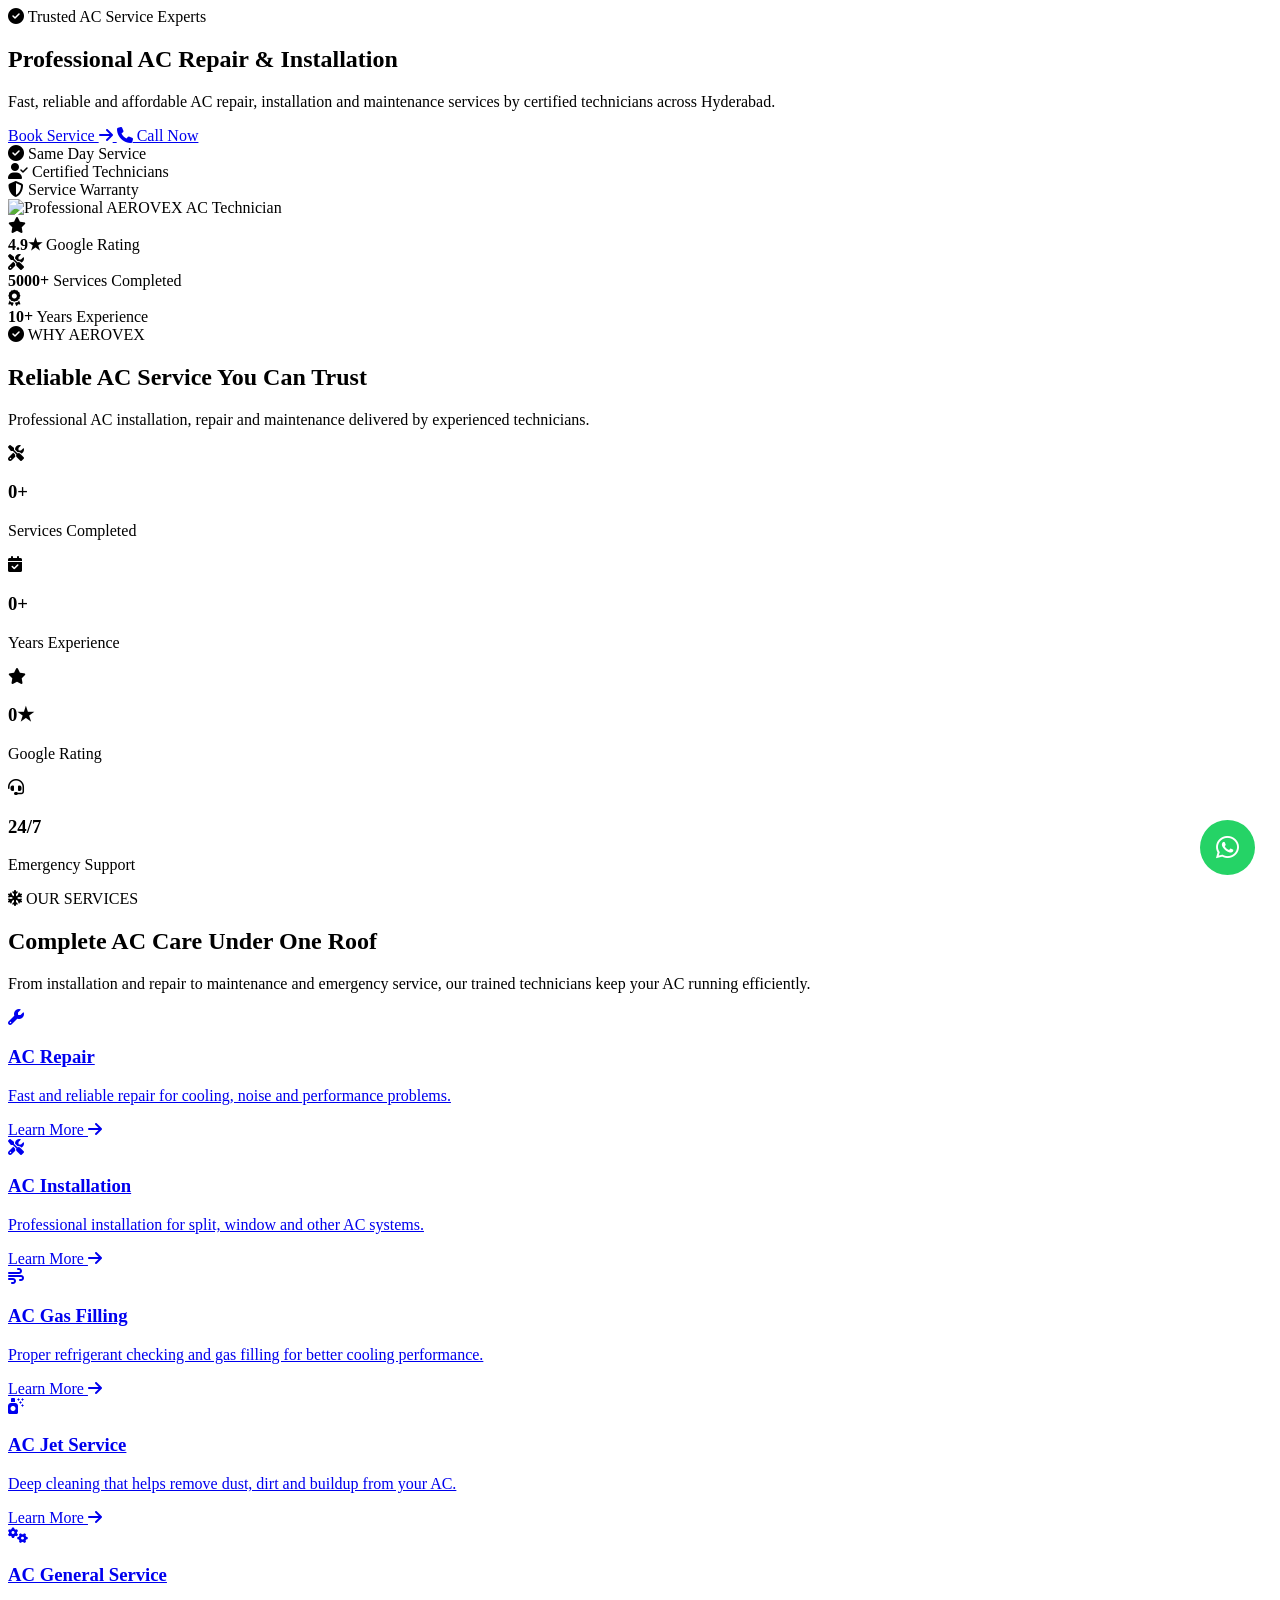
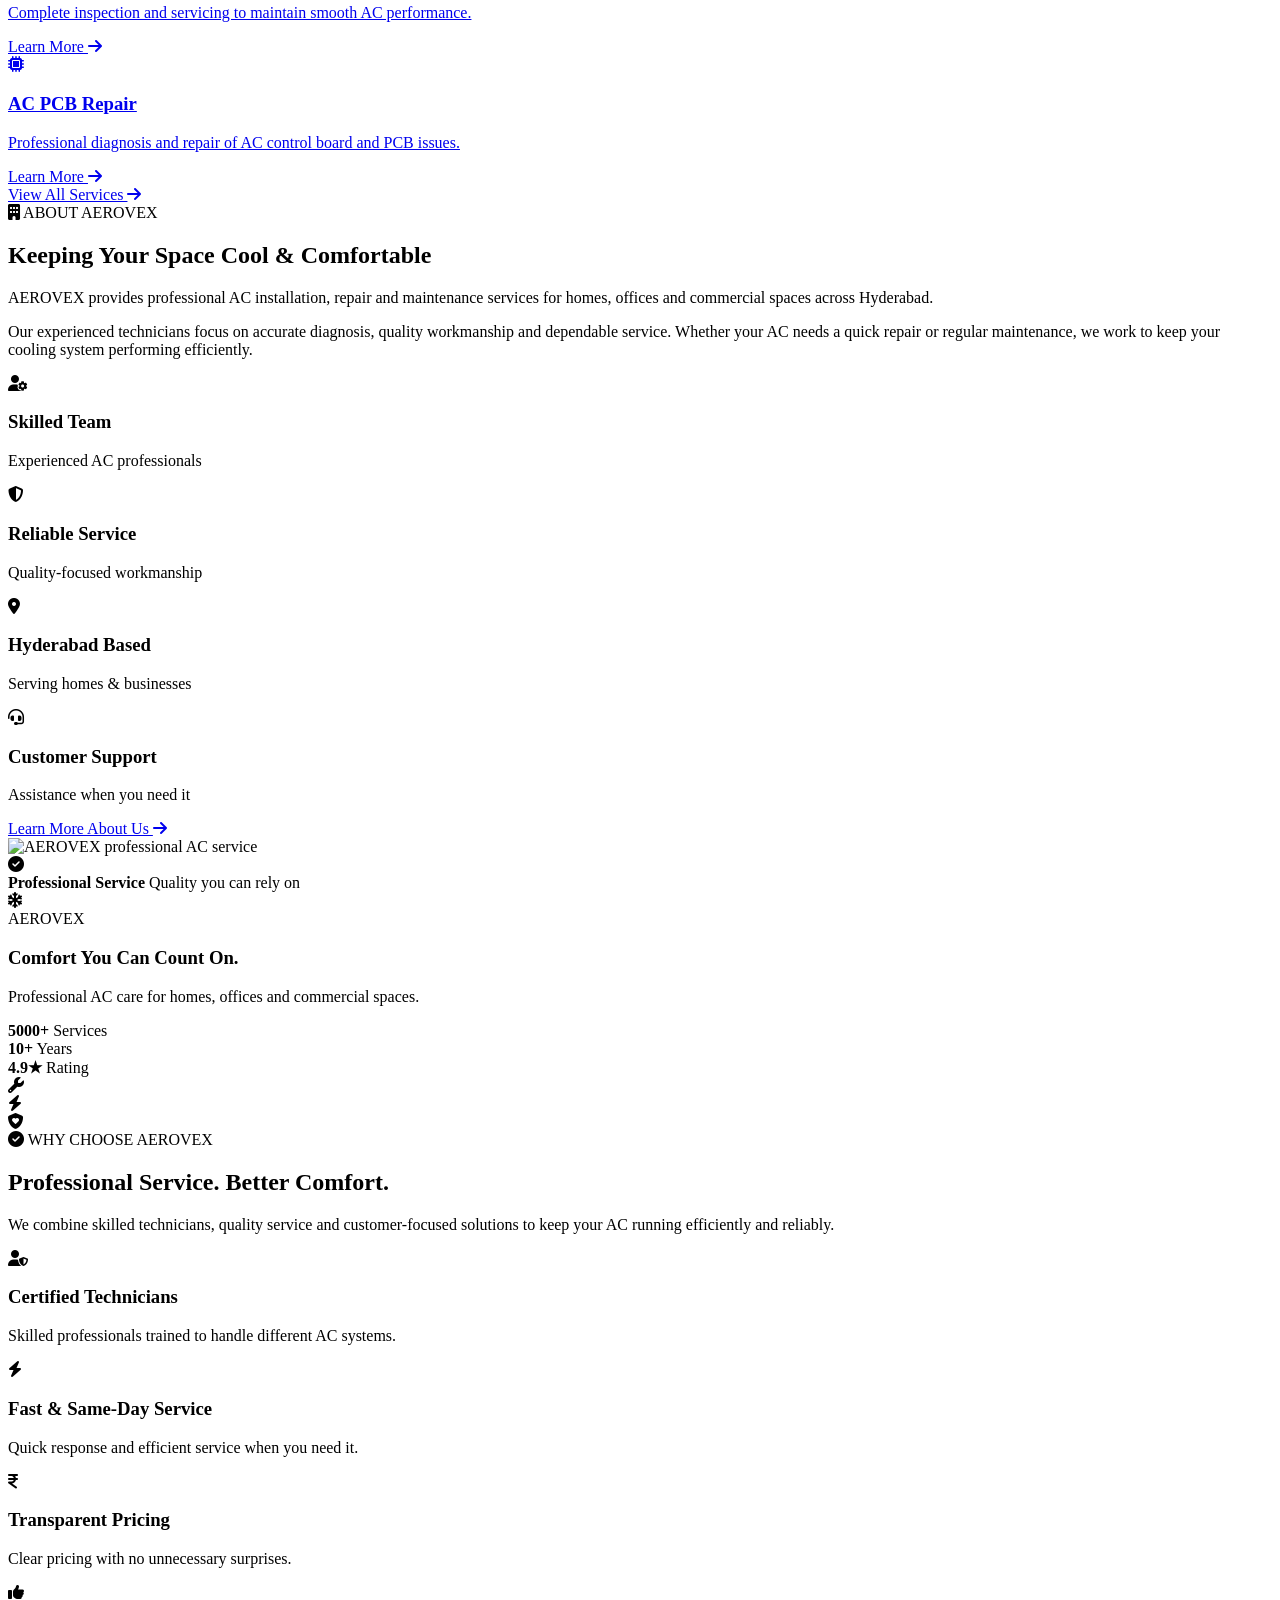
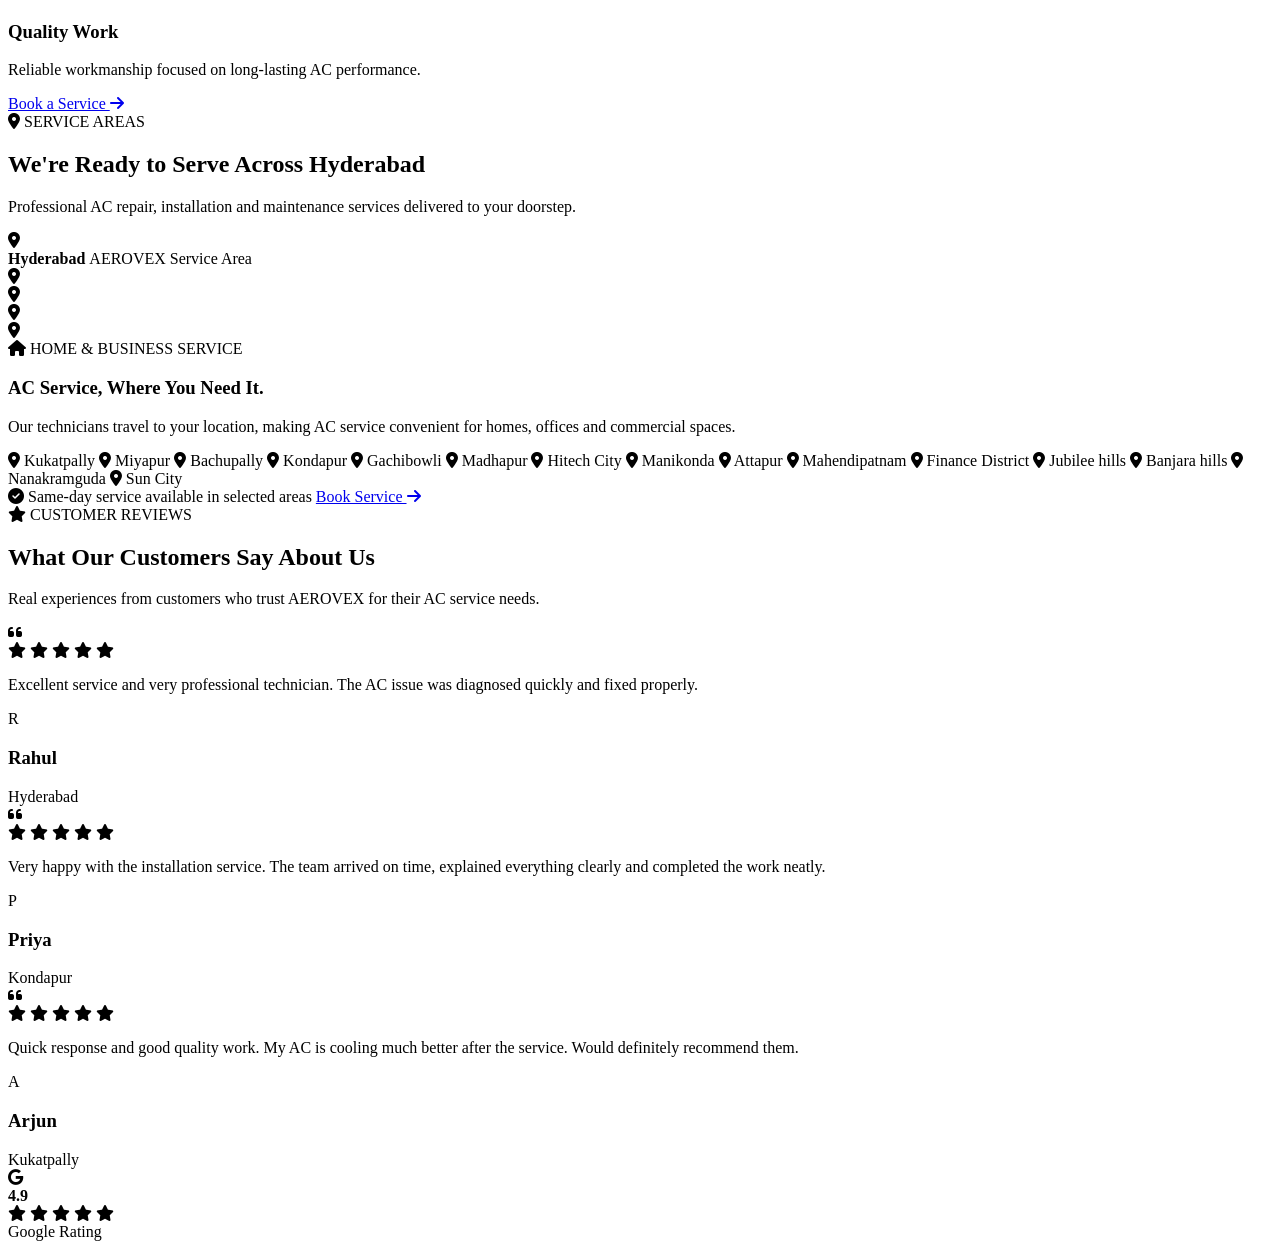
==== index.html @ 87522fe1 "Add files via upload" ====
<!DOCTYPE html>
<html lang="en">

<head>
    <meta charset="UTF-8">
    <meta name="viewport" content="width=device-width, initial-scale=1.0">

    <title>AEROVEX AC Service & Repair</title>

    <meta name="description" content="Professional AC Repair, Installation, Gas Filling & Maintenance Services.">

    <!-- Google Fonts -->
    <link rel="preconnect" href="https://fonts.googleapis.com">

    <link rel="preconnect" href="https://fonts.gstatic.com" crossorigin>

    <link
        href="https://fonts.googleapis.com/css2?family=Inter:wght@300;400;500;600;700&family=Poppins:wght@400;500;600;700;800&display=swap"
        rel="stylesheet">


    <!-- Font Awesome -->
    <link rel="stylesheet" href="https://cdnjs.cloudflare.com/ajax/libs/font-awesome/6.7.2/css/all.min.css">

    <!-- CSS -->
    <link rel="stylesheet" href="assets/css/variables.css">
    <link rel="stylesheet" href="assets/css/style.css">
    <link rel="stylesheet" href="assets/css/home.css">
    <link rel="stylesheet" href="assets/css/reusable.css">


    <!-- Favicon -->
    <link rel="icon" href="images/logo/favicon.png">
</head>

<body>


    <main>


        <!-- ==================================================
                    header
================================================== -->
        <header>
            <div id="header"></div>
        </header>



        <section class="hero" id="home">

            <!-- Background Decoration -->
            <div class="hero-bg-circle hero-bg-circle-1"></div>
            <div class="hero-bg-circle hero-bg-circle-2"></div>

            <div class="container">

                <div class="hero-wrapper">

                    <!-- =========================
                    HERO CONTENT
            ========================== -->

                    <div class="hero-content">

                        <!-- Trust Badge -->

                        <div class="hero-badge">

                            <span class="hero-badge-icon">
                                <i class="fa-solid fa-circle-check"></i>
                            </span>

                            Trusted AC Service Experts

                        </div>


                        <!-- Heading -->

                        <h1>

                            Professional
                            <span>AC Repair</span>

                            & Installation

                        </h1>


                        <!-- Description -->

                        <p>

                            Fast, reliable and affordable AC repair,
                            installation and maintenance services
                            by certified technicians across Hyderabad.

                        </p>


                        <!-- Buttons -->

                        <div class="hero-buttons">

                            <a href="book-service.html" class="hero-btn hero-btn-primary">

                                Book Service

                                <i class="fa-solid fa-arrow-right"></i>

                            </a>


                            <a href="tel:+919876543210" class="hero-btn hero-btn-secondary">

                                <i class="fa-solid fa-phone"></i>

                                Call Now

                            </a>

                        </div>


                        <!-- Features -->

                        <div class="hero-features">

                            <div class="hero-feature">

                                <i class="fa-solid fa-circle-check"></i>

                                <span>Same Day Service</span>

                            </div>


                            <div class="hero-feature">

                                <i class="fa-solid fa-user-check"></i>

                                <span>Certified Technicians</span>

                            </div>


                            <div class="hero-feature">

                                <i class="fa-solid fa-shield-halved"></i>

                                <span>Service Warranty</span>

                            </div>

                        </div>

                    </div>


                    <!-- =========================
                    HERO IMAGE
            ========================== -->

                    <div class="hero-visual">

                        <!-- Glow -->

                        <div class="hero-image-glow"></div>


                        <!-- Main Image -->

                        <div class="hero-image">

                            <img src="images/abouthome.png" alt="Professional AEROVEX AC Technician">

                        </div>


                        <!-- Rating Card -->

                        <div class="hero-stat hero-stat-rating">

                            <div class="hero-stat-icon">

                                <i class="fa-solid fa-star"></i>

                            </div>

                            <div class="hero-stat-content">

                                <strong>4.9★</strong>

                                <span>Google Rating</span>

                            </div>

                        </div>


                        <!-- Services Card -->

                        <div class="hero-stat hero-stat-services">

                            <div class="hero-stat-icon">

                                <i class="fa-solid fa-screwdriver-wrench"></i>

                            </div>

                            <div class="hero-stat-content">

                                <strong>5000+</strong>

                                <span>Services Completed</span>

                            </div>

                        </div>


                        <!-- Experience Card -->

                        <div class="hero-stat hero-stat-experience">

                            <div class="hero-stat-icon">

                                <i class="fa-solid fa-award"></i>

                            </div>

                            <div class="hero-stat-content">

                                <strong>10+</strong>

                                <span>Years Experience</span>

                            </div>

                        </div>

                    </div>

                </div>

            </div>

        </section>


        <!-- =====================================================
     TRUST / STATS SECTION
===================================================== -->

        <section class="trust-section">

            <div class="container">

                <!-- Section Heading -->

                <div class="trust-heading">

                    <span class="section-tag">
                        <i class="fa-solid fa-circle-check"></i>
                        WHY AEROVEX
                    </span>

                    <h2>
                        Reliable AC Service
                        <span>You Can Trust</span>
                    </h2>

                    <p>
                        Professional AC installation, repair and maintenance
                        delivered by experienced technicians.
                    </p>

                </div>


                <!-- ==============================
             STATS
        =============================== -->

                <div class="trust-grid">


                    <!-- 5000+ SERVICES -->

                    <div class="trust-card">

                        <div class="trust-icon">

                            <i class="fa-solid fa-screwdriver-wrench"></i>

                        </div>

                        <div class="trust-content">

                            <h3 class="counter" data-target="5000">
                                0+
                            </h3>

                            <p>
                                Services Completed
                            </p>

                        </div>

                    </div>


                    <!-- 10+ YEARS -->

                    <div class="trust-card">

                        <div class="trust-icon">

                            <i class="fa-solid fa-calendar-check"></i>

                        </div>

                        <div class="trust-content">

                            <h3 class="counter" data-target="10">
                                0+
                            </h3>

                            <p>
                                Years Experience
                            </p>

                        </div>

                    </div>


                    <!-- 4.9 RATING -->

                    <div class="trust-card">

                        <div class="trust-icon">

                            <i class="fa-solid fa-star"></i>

                        </div>

                        <div class="trust-content">

                            <h3 class="counter" data-target="4.9" data-decimal="true">
                                0★
                            </h3>

                            <p>
                                Google Rating
                            </p>

                        </div>

                    </div>


                    <!-- 24/7 SUPPORT -->

                    <div class="trust-card">

                        <div class="trust-icon">

                            <i class="fa-solid fa-headset"></i>

                        </div>

                        <div class="trust-content">

                            <h3>
                                24/7
                            </h3>

                            <p>
                                Emergency Support
                            </p>

                        </div>

                    </div>


                </div>

            </div>

        </section>


        <!-- =====================================================
     SERVICES SECTION
===================================================== -->

        <section class="home-services">

            <div class="container">

                <!-- Section Heading -->

                <div class="services-heading">

                    <span class="section-tag">
                        <i class="fa-solid fa-snowflake"></i>
                        OUR SERVICES
                    </span>

                    <h2>
                        Complete AC Care
                        <span>Under One Roof</span>
                    </h2>

                    <p>
                        From installation and repair to maintenance and emergency
                        service, our trained technicians keep your AC running
                        efficiently.
                    </p>

                </div>


                <!-- ==============================
             SERVICES GRID
        =============================== -->

                <div class="services-grid">


                    <!-- AC REPAIR -->

                    <a href="repair.html" class="service-card">

                        <div class="service-icon">
                            <i class="fa-solid fa-wrench"></i>
                        </div>

                        <div class="service-content">

                            <h3>AC Repair</h3>

                            <p>
                                Fast and reliable repair for cooling,
                                noise and performance problems.
                            </p>

                            <span class="service-link">
                                Learn More
                                <i class="fa-solid fa-arrow-right"></i>
                            </span>

                        </div>

                    </a>


                    <!-- AC INSTALLATION -->

                    <a href="installation.html" class="service-card">

                        <div class="service-icon">
                            <i class="fa-solid fa-screwdriver-wrench"></i>
                        </div>

                        <div class="service-content">

                            <h3>AC Installation</h3>

                            <p>
                                Professional installation for split,
                                window and other AC systems.
                            </p>

                            <span class="service-link">
                                Learn More
                                <i class="fa-solid fa-arrow-right"></i>
                            </span>

                        </div>

                    </a>


                    <!-- AC GAS FILLING -->

                    <a href="services.html" class="service-card">

                        <div class="service-icon">
                            <i class="fa-solid fa-wind"></i>
                        </div>

                        <div class="service-content">

                            <h3>AC Gas Filling</h3>

                            <p>
                                Proper refrigerant checking and gas
                                filling for better cooling performance.
                            </p>

                            <span class="service-link">
                                Learn More
                                <i class="fa-solid fa-arrow-right"></i>
                            </span>

                        </div>

                    </a>


                    <!-- AC JET SERVICE -->

                    <a href="services.html" class="service-card">

                        <div class="service-icon">
                            <i class="fa-solid fa-spray-can-sparkles"></i>
                        </div>

                        <div class="service-content">

                            <h3>AC Jet Service</h3>

                            <p>
                                Deep cleaning that helps remove dust,
                                dirt and buildup from your AC.
                            </p>

                            <span class="service-link">
                                Learn More
                                <i class="fa-solid fa-arrow-right"></i>
                            </span>

                        </div>

                    </a>


                    <!-- GENERAL SERVICE -->

                    <a href="services.html" class="service-card">

                        <div class="service-icon">
                            <i class="fa-solid fa-gears"></i>
                        </div>

                        <div class="service-content">

                            <h3>AC General Service</h3>

                            <p>
                                Complete inspection and servicing to
                                maintain smooth AC performance.
                            </p>

                            <span class="service-link">
                                Learn More
                                <i class="fa-solid fa-arrow-right"></i>
                            </span>

                        </div>

                    </a>


                    <!-- PCB REPAIR -->

                    <a href="services.html" class="service-card">

                        <div class="service-icon">
                            <i class="fa-solid fa-microchip"></i>
                        </div>

                        <div class="service-content">

                            <h3>AC PCB Repair</h3>

                            <p>
                                Professional diagnosis and repair of
                                AC control board and PCB issues.
                            </p>

                            <span class="service-link">
                                Learn More
                                <i class="fa-solid fa-arrow-right"></i>
                            </span>

                        </div>

                    </a>

                </div>


                <!-- ==============================
             VIEW ALL SERVICES
        =============================== -->

                <div class="services-action">

                    <a href="services.html" class="view-services-btn">

                        View All Services

                        <i class="fa-solid fa-arrow-right"></i>

                    </a>

                </div>

            </div>

        </section>



        <!-- =====================================================
     ABOUT AEROVEX SECTION
===================================================== -->

        <section class="home-about">

            <div class="container">

                <div class="about-wrapper">

                    <!-- ==============================
                 LEFT CONTENT
            =============================== -->

                    <div class="about-content">

                        <span class="section-tag">

                            <i class="fa-solid fa-building"></i>

                            ABOUT AEROVEX

                        </span>


                        <h2>

                            Keeping Your Space
                            <span>Cool & Comfortable</span>

                        </h2>


                        <p class="about-intro">

                            AEROVEX provides professional AC installation,
                            repair and maintenance services for homes,
                            offices and commercial spaces across Hyderabad.

                        </p>


                        <p class="about-text">

                            Our experienced technicians focus on accurate
                            diagnosis, quality workmanship and dependable
                            service. Whether your AC needs a quick repair
                            or regular maintenance, we work to keep your
                            cooling system performing efficiently.

                        </p>


                        <!-- Highlights -->

                        <div class="about-highlights">

                            <div class="about-highlight">

                                <div class="about-highlight-icon">

                                    <i class="fa-solid fa-user-gear"></i>

                                </div>

                                <div>

                                    <h3>
                                        Skilled Team
                                    </h3>

                                    <p>
                                        Experienced AC professionals
                                    </p>

                                </div>

                            </div>


                            <div class="about-highlight">

                                <div class="about-highlight-icon">

                                    <i class="fa-solid fa-shield-halved"></i>

                                </div>

                                <div>

                                    <h3>
                                        Reliable Service
                                    </h3>

                                    <p>
                                        Quality-focused workmanship
                                    </p>

                                </div>

                            </div>


                            <div class="about-highlight">

                                <div class="about-highlight-icon">

                                    <i class="fa-solid fa-location-dot"></i>

                                </div>

                                <div>

                                    <h3>
                                        Hyderabad Based
                                    </h3>

                                    <p>
                                        Serving homes & businesses
                                    </p>

                                </div>

                            </div>


                            <div class="about-highlight">

                                <div class="about-highlight-icon">

                                    <i class="fa-solid fa-headset"></i>

                                </div>

                                <div>

                                    <h3>
                                        Customer Support
                                    </h3>

                                    <p>
                                        Assistance when you need it
                                    </p>

                                </div>

                            </div>

                        </div>


                        <!-- Button -->

                        <a href="about.html" class="about-btn">

                            Learn More About Us

                            <i class="fa-solid fa-arrow-right"></i>

                        </a>

                    </div>


                    <!-- ==============================
                 RIGHT VISUAL
            =============================== -->

                    <div class="about-visual">

                        <div class="about-glow"></div>


                        <div class="about-image">

                            <img src="images/abouthome.png" alt="AEROVEX professional AC service">

                        </div>


                        <!-- Floating Card -->

                        <div class="about-floating-card">

                            <div class="about-floating-icon">

                                <i class="fa-solid fa-circle-check"></i>

                            </div>

                            <div>

                                <strong>
                                    Professional Service
                                </strong>

                                <span>
                                    Quality you can rely on
                                </span>

                            </div>

                        </div>

                    </div>

                </div>

            </div>

        </section>

        <!-- =====================================================
     WHY CHOOSE AEROVEX SECTION
===================================================== -->

        <section class="why-aerovex">

            <div class="container">

                <div class="why-wrapper">

                    <!-- ==============================
                 LEFT VISUAL
            =============================== -->

                    <div class="why-visual">

                        <div class="why-visual-glow"></div>

                        <div class="why-main-card">

                            <div class="why-main-icon">
                                <i class="fa-solid fa-snowflake"></i>
                            </div>

                            <span class="why-main-small">
                                AEROVEX
                            </span>

                            <h3>
                                Comfort You Can
                                <span>Count On.</span>
                            </h3>

                            <p>
                                Professional AC care for homes,
                                offices and commercial spaces.
                            </p>

                            <div class="why-mini-stats">

                                <div>
                                    <strong>5000+</strong>
                                    <span>Services</span>
                                </div>

                                <div>
                                    <strong>10+</strong>
                                    <span>Years</span>
                                </div>

                                <div>
                                    <strong>4.9★</strong>
                                    <span>Rating</span>
                                </div>

                            </div>

                        </div>

                        <div class="why-floating-icon icon-one">
                            <i class="fa-solid fa-wrench"></i>
                        </div>

                        <div class="why-floating-icon icon-two">
                            <i class="fa-solid fa-bolt"></i>
                        </div>

                        <div class="why-floating-icon icon-three">
                            <i class="fa-solid fa-shield-heart"></i>
                        </div>

                    </div>


                    <!-- ==============================
                 RIGHT CONTENT
            =============================== -->

                    <div class="why-content">

                        <span class="section-tag">

                            <i class="fa-solid fa-circle-check"></i>

                            WHY CHOOSE AEROVEX

                        </span>


                        <h2>

                            Professional Service.
                            <span>Better Comfort.</span>

                        </h2>


                        <p class="why-intro">

                            We combine skilled technicians, quality service
                            and customer-focused solutions to keep your AC
                            running efficiently and reliably.

                        </p>


                        <!-- Benefits -->

                        <div class="why-benefits">


                            <!-- Benefit 1 -->

                            <div class="why-item">

                                <div class="why-icon">

                                    <i class="fa-solid fa-user-shield"></i>

                                </div>

                                <div class="why-item-content">

                                    <h3>
                                        Certified Technicians
                                    </h3>

                                    <p>
                                        Skilled professionals trained to
                                        handle different AC systems.
                                    </p>

                                </div>

                            </div>


                            <!-- Benefit 2 -->

                            <div class="why-item">

                                <div class="why-icon">

                                    <i class="fa-solid fa-bolt"></i>

                                </div>

                                <div class="why-item-content">

                                    <h3>
                                        Fast & Same-Day Service
                                    </h3>

                                    <p>
                                        Quick response and efficient service
                                        when you need it.
                                    </p>

                                </div>

                            </div>


                            <!-- Benefit 3 -->

                            <div class="why-item">

                                <div class="why-icon">

                                    <i class="fa-solid fa-indian-rupee-sign"></i>

                                </div>

                                <div class="why-item-content">

                                    <h3>
                                        Transparent Pricing
                                    </h3>

                                    <p>
                                        Clear pricing with no unnecessary
                                        surprises.
                                    </p>

                                </div>

                            </div>


                            <!-- Benefit 4 -->

                            <div class="why-item">

                                <div class="why-icon">

                                    <i class="fa-solid fa-thumbs-up"></i>

                                </div>

                                <div class="why-item-content">

                                    <h3>
                                        Quality Work
                                    </h3>

                                    <p>
                                        Reliable workmanship focused on
                                        long-lasting AC performance.
                                    </p>

                                </div>

                            </div>


                        </div>


                        <!-- CTA -->

                        <a href="book-service.html" class="why-btn">

                            Book a Service

                            <i class="fa-solid fa-arrow-right"></i>

                        </a>

                    </div>

                </div>

            </div>

        </section>


        <!-- =====================================================
     SERVICE AREAS SECTION
===================================================== -->

        <section class="service-areas">

            <div class="container">

                <div class="areas-header">

                    <span class="section-tag">
                        <i class="fa-solid fa-location-dot"></i>
                        SERVICE AREAS
                    </span>

                    <h2>
                        We're Ready to Serve
                        <span>Across Hyderabad</span>
                    </h2>

                    <p>
                        Professional AC repair, installation and maintenance
                        services delivered to your doorstep.
                    </p>

                </div>


                <!-- ==============================
             MAIN AREA
        =============================== -->

                <div class="areas-map-section">


                    <!-- LEFT VISUAL -->

                    <div class="areas-map">

                        <div class="map-grid"></div>

                        <div class="map-circle circle-one"></div>

                        <div class="map-circle circle-two"></div>

                        <div class="map-circle circle-three"></div>


                        <!-- Center Location -->

                        <div class="map-center">

                            <div class="map-pin">

                                <i class="fa-solid fa-location-dot"></i>

                            </div>

                            <strong>
                                Hyderabad
                            </strong>

                            <span>
                                AEROVEX Service Area
                            </span>

                        </div>


                        <!-- Floating Pins -->

                        <div class="location-pin pin-one">
                            <i class="fa-solid fa-location-dot"></i>
                        </div>

                        <div class="location-pin pin-two">
                            <i class="fa-solid fa-location-dot"></i>
                        </div>

                        <div class="location-pin pin-three">
                            <i class="fa-solid fa-location-dot"></i>
                        </div>

                        <div class="location-pin pin-four">
                            <i class="fa-solid fa-location-dot"></i>
                        </div>

                    </div>


                    <!-- RIGHT CONTENT -->

                    <div class="areas-content">

                        <div class="areas-content-top">

                            <span>
                                <i class="fa-solid fa-house"></i>
                                HOME & BUSINESS SERVICE
                            </span>

                            <h3>
                                AC Service,
                                <strong>Where You Need It.</strong>
                            </h3>

                            <p>
                                Our technicians travel to your location,
                                making AC service convenient for homes,
                                offices and commercial spaces.
                            </p>

                        </div>


                        <!-- Locations -->

                        <div class="areas-locations">

                            <span class="area-pill">
                                <i class="fa-solid fa-location-dot"></i>
                                Kukatpally
                            </span>

                            <span class="area-pill">
                                <i class="fa-solid fa-location-dot"></i>
                                Miyapur
                            </span>

                            <span class="area-pill">
                                <i class="fa-solid fa-location-dot"></i>
                                Bachupally
                            </span>

                            <span class="area-pill">
                                <i class="fa-solid fa-location-dot"></i>
                                Kondapur
                            </span>

                            <span class="area-pill">
                                <i class="fa-solid fa-location-dot"></i>
                                Gachibowli
                            </span>

                            <span class="area-pill">
                                <i class="fa-solid fa-location-dot"></i>
                                Madhapur
                            </span>

                            <span class="area-pill">
                                <i class="fa-solid fa-location-dot"></i>
                                Hitech City
                            </span>

                            <span class="area-pill">
                                <i class="fa-solid fa-location-dot"></i>
                                Manikonda
                            </span>

                            <span class="area-pill">
                                <i class="fa-solid fa-location-dot"></i>
                                Attapur
                            </span>

                            <span class="area-pill">
                                <i class="fa-solid fa-location-dot"></i>
                                Mahendipatnam
                            </span>

                            <span class="area-pill">
                                <i class="fa-solid fa-location-dot"></i>
                                Finance District
                            </span>

                            <span class="area-pill">
                                <i class="fa-solid fa-location-dot"></i>
                                Jubilee hills
                            </span>

                            <span class="area-pill">
                                <i class="fa-solid fa-location-dot"></i>
                                Banjara hills
                            </span>

                            <span class="area-pill">
                                <i class="fa-solid fa-location-dot"></i>
                                Nanakramguda
                            </span>

                            <span class="area-pill">
                                <i class="fa-solid fa-location-dot"></i>
                                Sun City
                            </span>

                        </div>


                        <!-- Bottom CTA -->

                        <div class="areas-bottom">

                            <span>
                                <i class="fa-solid fa-circle-check"></i>
                                Same-day service available in selected areas
                            </span>

                            <a href="book-service.html" class="areas-btn">

                                Book Service

                                <i class="fa-solid fa-arrow-right"></i>

                            </a>

                        </div>

                    </div>

                </div>

            </div>

        </section>


        <!-- =====================================================
     TESTIMONIALS SECTION
===================================================== -->

        <section class="testimonials">

            <div class="container">

                <!-- Heading -->

                <div class="testimonials-heading">

                    <span class="section-tag">

                        <i class="fa-solid fa-star"></i>

                        CUSTOMER REVIEWS

                    </span>

                    <h2>
                        What Our Customers
                        <span>Say About Us</span>
                    </h2>

                    <p>
                        Real experiences from customers who trust
                        AEROVEX for their AC service needs.
                    </p>

                </div>


                <!-- Reviews -->

                <div class="testimonial-grid">


                    <!-- Review 1 -->

                    <article class="testimonial-card">

                        <div class="quote-icon">
                            <i class="fa-solid fa-quote-left"></i>
                        </div>

                        <div class="rating">

                            <i class="fa-solid fa-star"></i>
                            <i class="fa-solid fa-star"></i>
                            <i class="fa-solid fa-star"></i>
                            <i class="fa-solid fa-star"></i>
                            <i class="fa-solid fa-star"></i>

                        </div>

                        <p class="testimonial-text">

                            Excellent service and very professional
                            technician. The AC issue was diagnosed
                            quickly and fixed properly.

                        </p>

                        <div class="customer">

                            <div class="customer-avatar">
                                R
                            </div>

                            <div>

                                <h3>
                                    Rahul
                                </h3>

                                <span>
                                    Hyderabad
                                </span>

                            </div>

                        </div>

                    </article>


                    <!-- Review 2 -->

                    <article class="testimonial-card featured">

                        <div class="quote-icon">
                            <i class="fa-solid fa-quote-left"></i>
                        </div>

                        <div class="rating">

                            <i class="fa-solid fa-star"></i>
                            <i class="fa-solid fa-star"></i>
                            <i class="fa-solid fa-star"></i>
                            <i class="fa-solid fa-star"></i>
                            <i class="fa-solid fa-star"></i>

                        </div>

                        <p class="testimonial-text">

                            Very happy with the installation service.
                            The team arrived on time, explained
                            everything clearly and completed the work
                            neatly.

                        </p>

                        <div class="customer">

                            <div class="customer-avatar">
                                P
                            </div>

                            <div>

                                <h3>
                                    Priya
                                </h3>

                                <span>
                                    Kondapur
                                </span>

                            </div>

                        </div>

                    </article>


                    <!-- Review 3 -->

                    <article class="testimonial-card">

                        <div class="quote-icon">
                            <i class="fa-solid fa-quote-left"></i>
                        </div>

                        <div class="rating">

                            <i class="fa-solid fa-star"></i>
                            <i class="fa-solid fa-star"></i>
                            <i class="fa-solid fa-star"></i>
                            <i class="fa-solid fa-star"></i>
                            <i class="fa-solid fa-star"></i>

                        </div>

                        <p class="testimonial-text">

                            Quick response and good quality work.
                            My AC is cooling much better after the
                            service. Would definitely recommend them.

                        </p>

                        <div class="customer">

                            <div class="customer-avatar">
                                A
                            </div>

                            <div>

                                <h3>
                                    Arjun
                                </h3>

                                <span>
                                    Kukatpally
                                </span>

                            </div>

                        </div>

                    </article>


                </div>


                <!-- Bottom Rating -->

                <div class="testimonial-bottom">

                    <div class="google-rating">

                        <div class="google-icon">

                            <i class="fa-brands fa-google"></i>

                        </div>

                        <div>

                            <strong>
                                4.9
                            </strong>

                            <div class="google-stars">

                                <i class="fa-solid fa-star"></i>
                                <i class="fa-solid fa-star"></i>
                                <i class="fa-solid fa-star"></i>
                                <i class="fa-solid fa-star"></i>
                                <i class="fa-solid fa-star"></i>

                            </div>

                        </div>

                        <span>
                            Google Rating
                        </span>

                    </div>

                </div>

            </div>

        </section>




        <!-- =====================================================
     CTA
===================================================== -->
        <section class="cta">
            <div id="cta"></div>
        </section>




        <!-- =====================================================
     Footer SECTION
===================================================== -->
        <section>
            <div id="footer"></div>
        </section>

    </main>

    <!-- Floating WhatsApp -->

    <a href="https://wa.me/919876543210" target="_blank" rel="noopener" style="
        position: fixed;
        right: 25px;
        bottom: 25px;
        width: 55px;
        height: 55px;
        background: #25D366;
        color: white;
        border-radius: 50%;
        display: flex;
        align-items: center;
        justify-content: center;
        font-size: 26px;
        text-decoration: none;
        z-index: 999999;
    ">
        <i class="fa-brands fa-whatsapp"></i>
    </a>
    <!-- JavaScript -->

    <script src="js/main.js"></script>


</body>

</html>
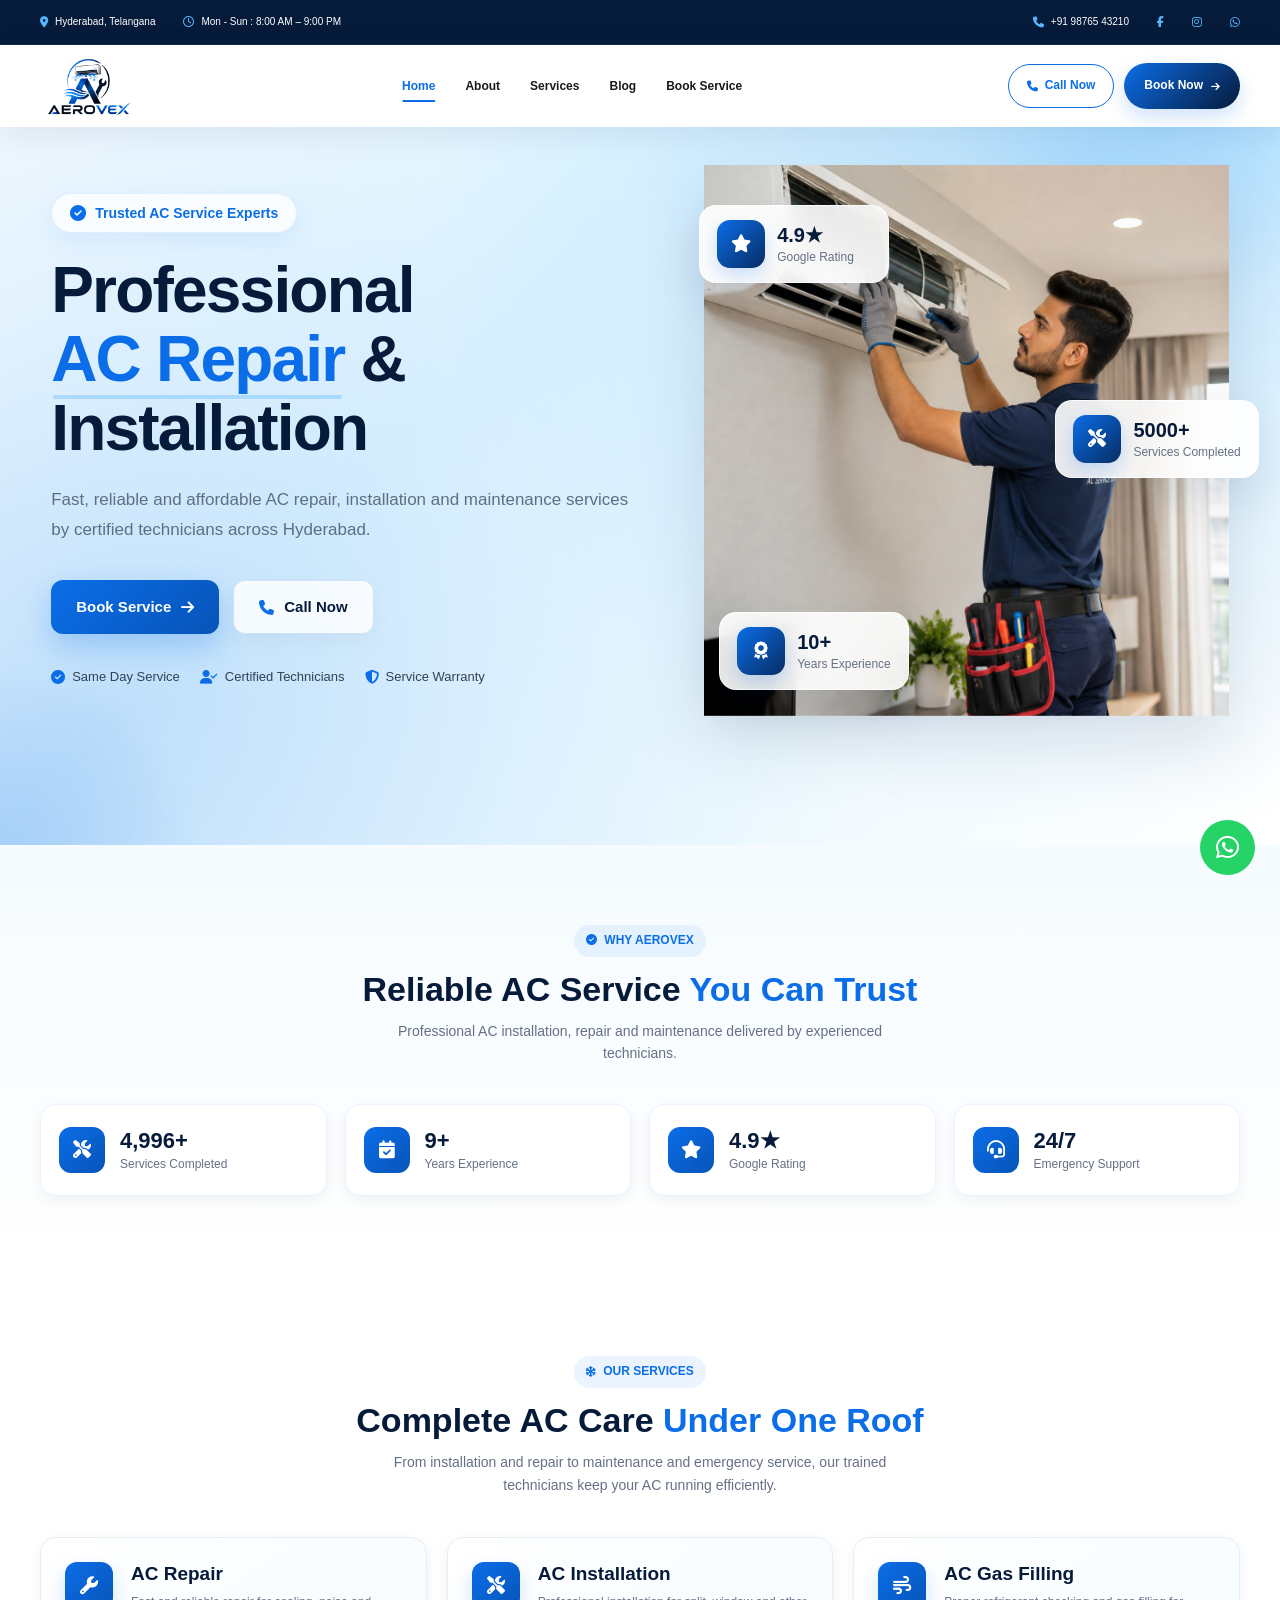
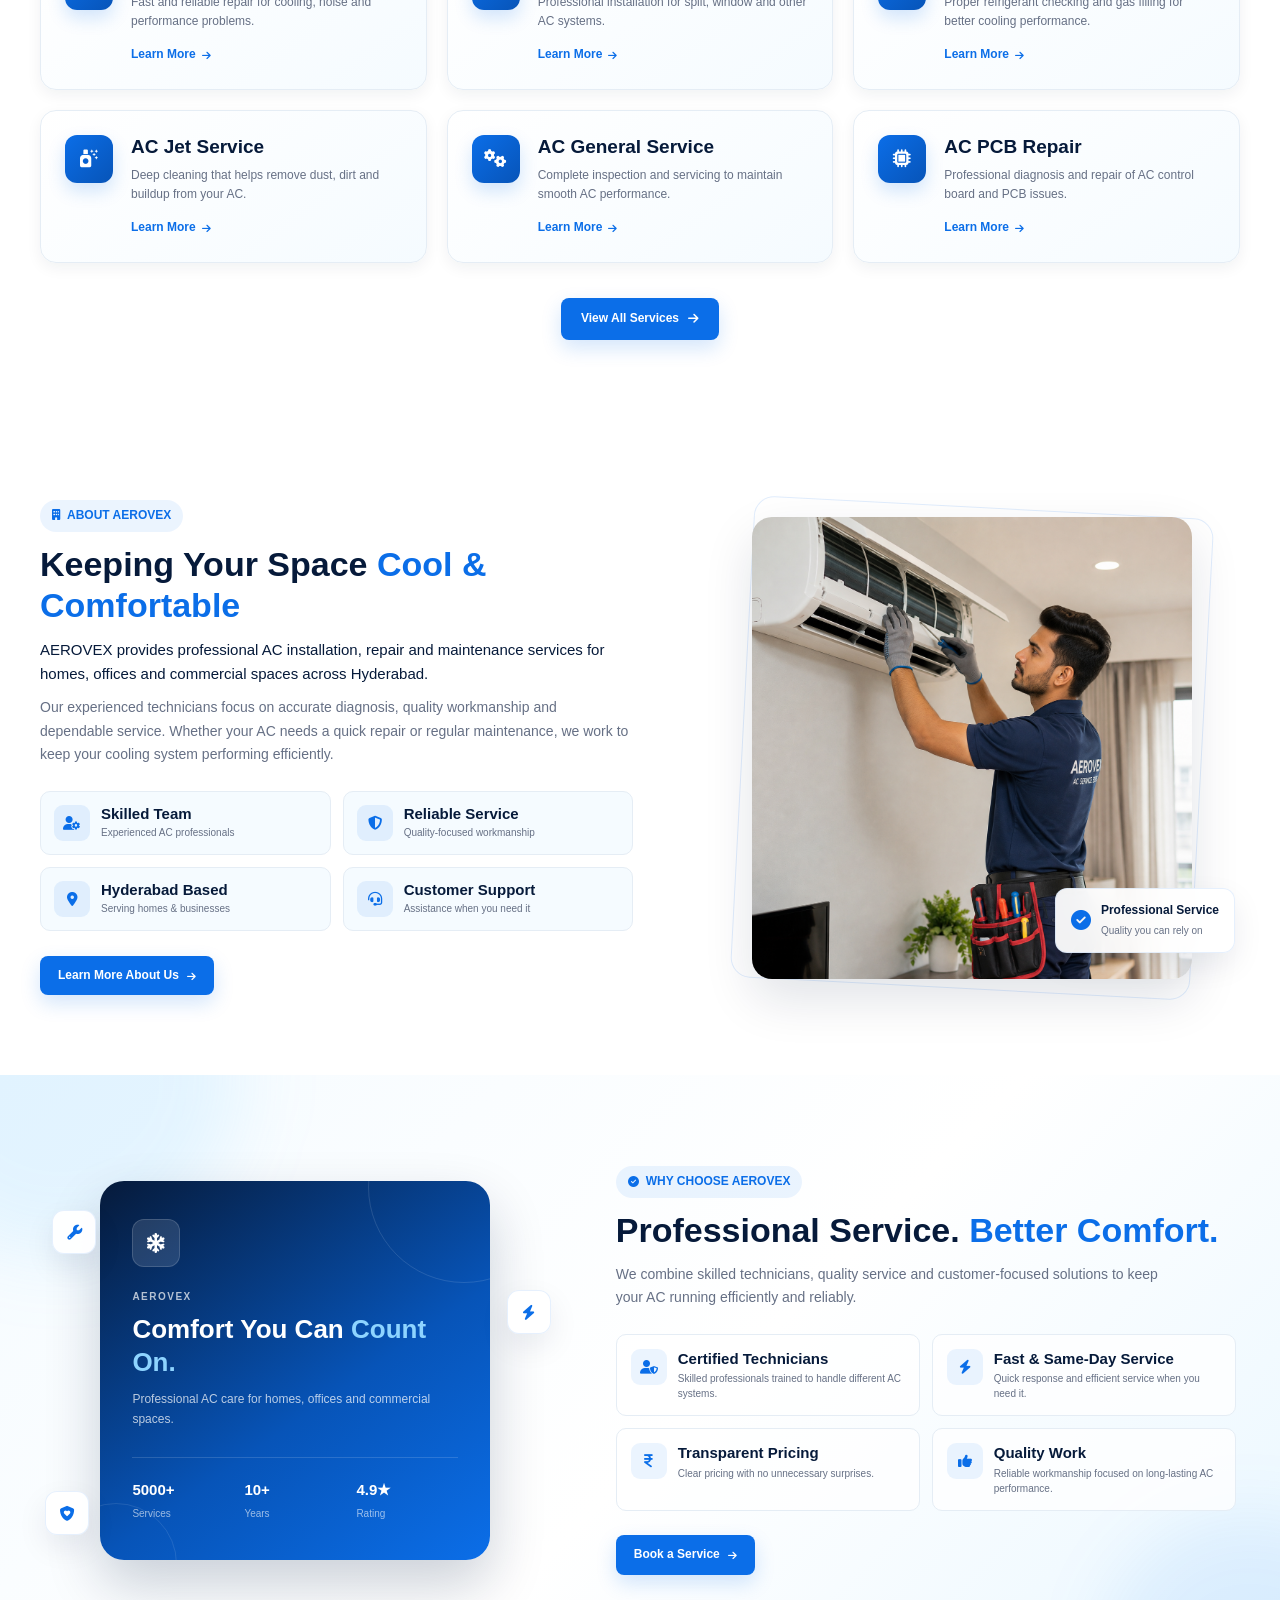
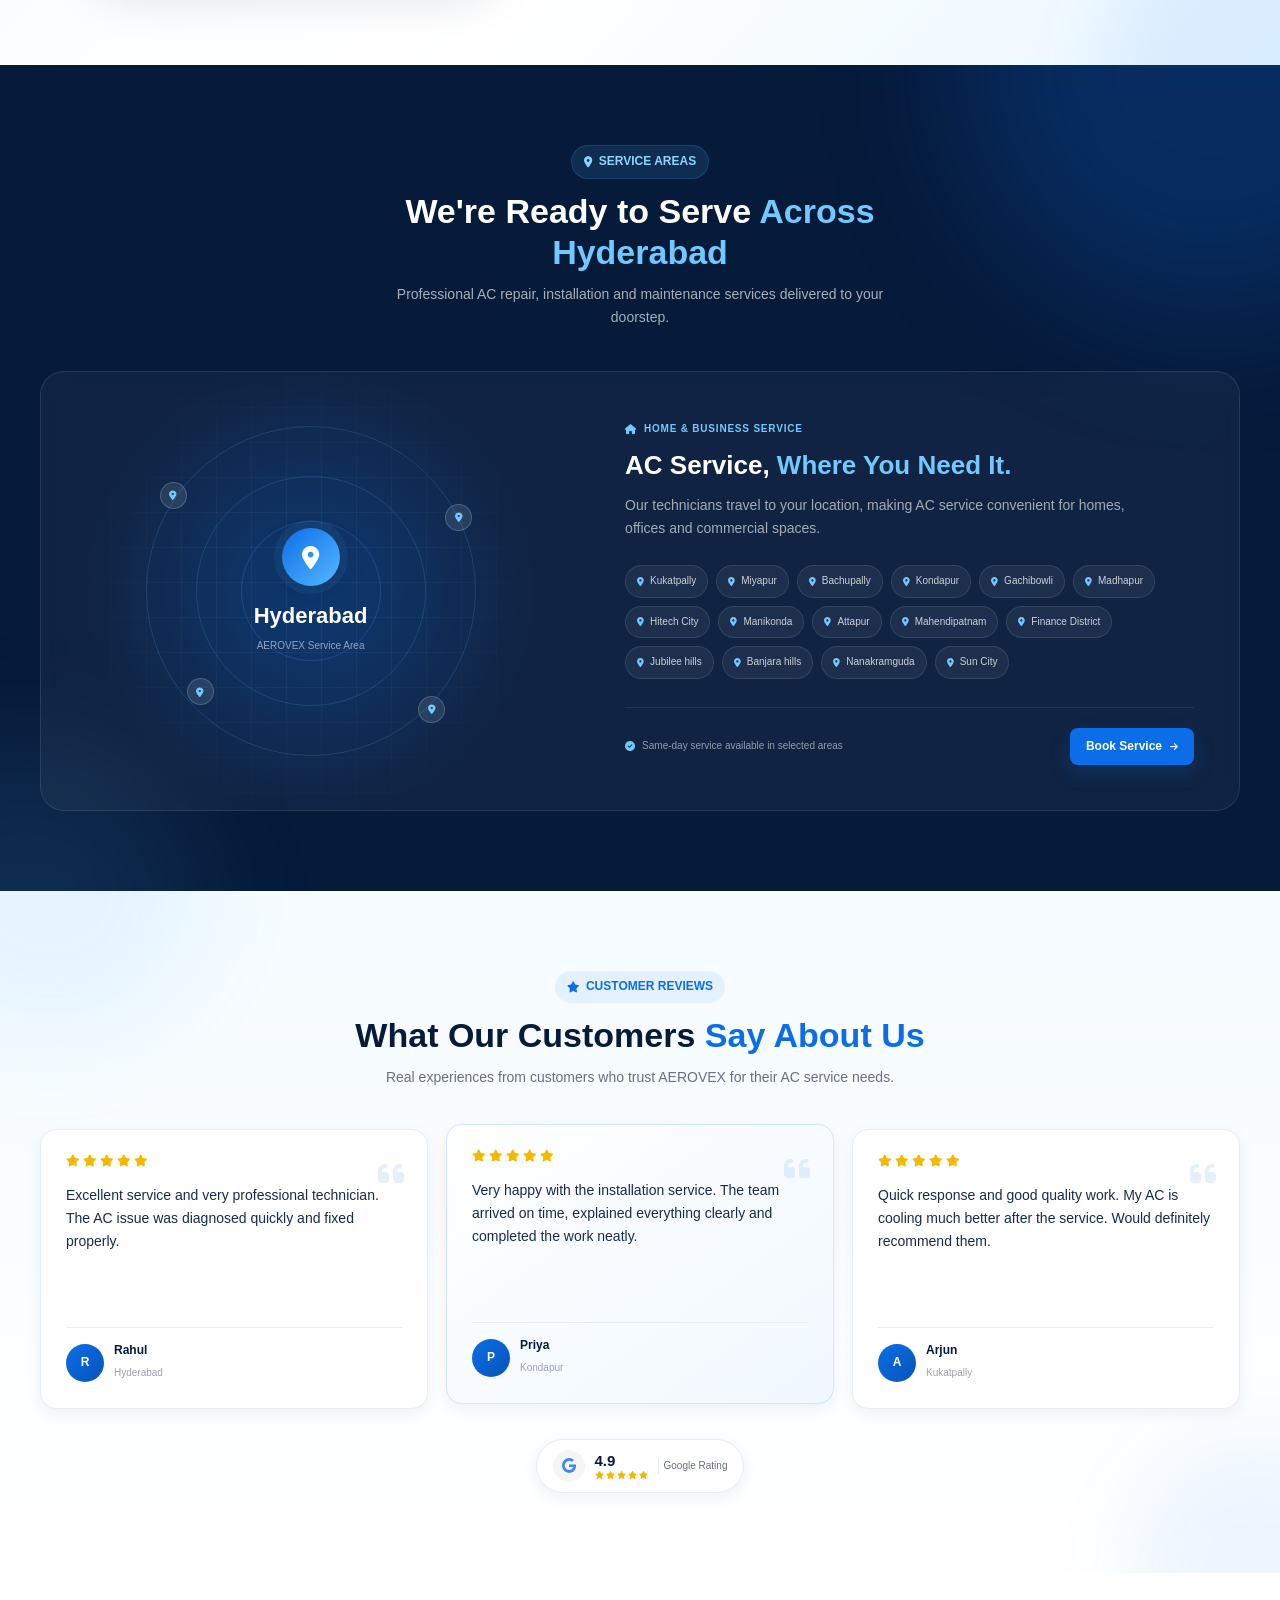
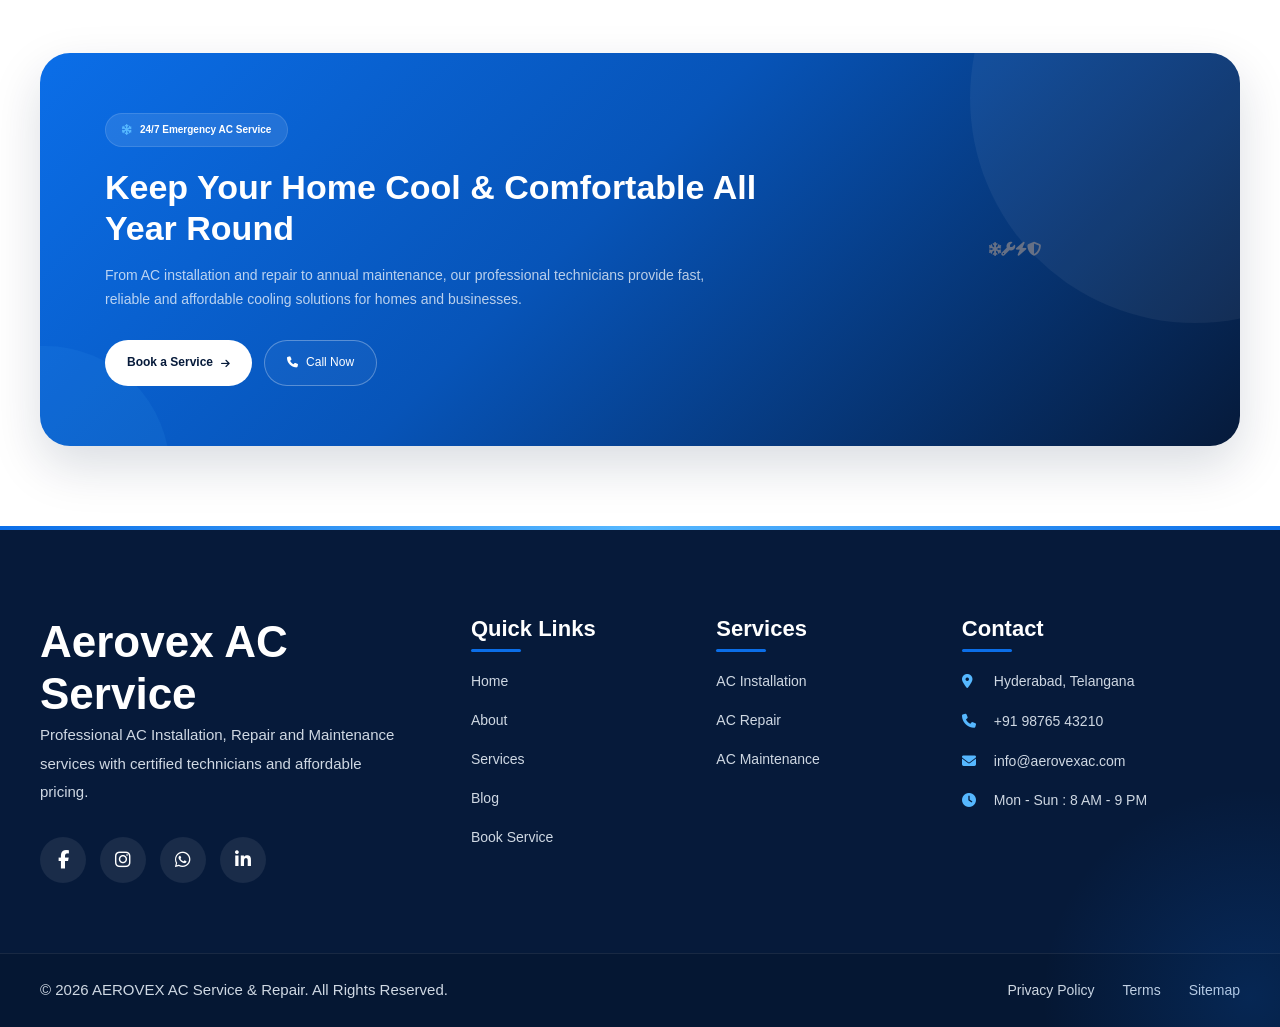
==== commit 38ee36ff: "Update Aerovex phone number" ====
--- a/index.html
+++ b/index.html
@@ -113,7 +113,7 @@
                             </a>
 
 
-                            <a href="tel:+919876543210" class="hero-btn hero-btn-secondary">
+                            <a href="tel:+919021803472" class="hero-btn hero-btn-secondary">
 
                                 <i class="fa-solid fa-phone"></i>
 
@@ -1547,7 +1547,7 @@
 
     <!-- Floating WhatsApp -->
 
-    <a href="https://wa.me/919876543210" target="_blank" rel="noopener" style="
+    <a href="https://wa.me/919021803472 target="_blank" rel="noopener" style="
         position: fixed;
         right: 25px;
         bottom: 25px;
@@ -1572,4 +1572,4 @@
 
 </body>
 
-</html>+</html>
--- a/assets/css/variables.css
+++ b/assets/css/variables.css
@@ -0,0 +1,189 @@
+/* =====================================================
+   AEROVEX GLOBAL VARIABLES
+===================================================== */
+
+:root {
+
+   /* ==============================
+       COLORS
+    ============================== */
+
+   --primary-blue: #0B6EE8;
+   --dark-navy: #061A3A;
+   --deep-blue: #0754B8;
+   --sky-blue: #56B8FF;
+
+   --light-blue: #EAF7FF;
+   --soft-blue: #F5FBFF;
+
+   --white: #FFFFFF;
+   --black: #111827;
+
+   --text-dark: #172B4D;
+   --text-body: #667085;
+   --text-light: #98A2B3;
+
+   --border-light: #E5EDF5;
+
+
+   /* ==============================
+       FONTS
+    ============================== */
+
+   --font-heading: "Poppins", sans-serif;
+   --font-body: "Inter", sans-serif;
+
+
+   /* ==============================
+       GLOBAL FONT SIZES
+    ============================== */
+
+   --fs-xs: 10px;
+   --fs-sm: 12px;
+   --fs-base: 14px;
+   --fs-md: 15px;
+   --fs-lg: 17px;
+
+
+   /* ==============================
+       HEADINGS
+    ============================== */
+
+   --fs-h6: 16px;
+   --fs-h5: 19px;
+   --fs-h4: 22px;
+   --fs-h3: 26px;
+   --fs-h2: 34px;
+   --fs-h1: 44px;
+
+
+   /* ==============================
+       LINE HEIGHT
+    ============================== */
+
+   --lh-tight: 1.15;
+
+   --lh-heading: 1.20;
+
+   --lh-body: 1.65;
+
+
+   /* ==============================
+       SPACING
+    ============================== */
+
+   --section-padding: 80px;
+
+   --container-width: 1200px;
+
+
+   /* ==============================
+       BORDER RADIUS
+    ============================== */
+
+   --radius-sm: 7px;
+
+   --radius-md: 10px;
+
+   --radius-lg: 16px;
+
+   --radius-xl: 20px;
+
+
+   /* ==============================
+       SHADOWS
+    ============================== */
+
+   --shadow-sm:
+      0 5px 15px rgba(6, 26, 58, 0.06);
+
+   --shadow-md:
+      0 12px 30px rgba(6, 26, 58, 0.08);
+
+   --shadow-lg:
+      0 20px 50px rgba(6, 26, 58, 0.12);
+
+}
+
+
+/* =====================================================
+   TABLET
+===================================================== */
+
+@media (max-width: 991px) {
+
+   :root {
+
+      --fs-h1: 38px;
+
+      --fs-h2: 31px;
+
+      --fs-h3: 24px;
+
+      --fs-h4: 21px;
+
+      --fs-h5: 18px;
+
+      --fs-base: 14px;
+
+      --section-padding: 70px;
+
+   }
+
+}
+
+
+/* =====================================================
+   MOBILE
+===================================================== */
+
+@media (max-width: 767px) {
+
+   :root {
+
+      --fs-base: 13px;
+
+      --fs-sm: 11px;
+
+      --fs-h1: 32px;
+
+      --fs-h2: 27px;
+
+      --fs-h3: 22px;
+
+      --fs-h4: 19px;
+
+      --fs-h5: 17px;
+
+      --section-padding: 60px;
+
+   }
+
+}
+
+
+/* =====================================================
+   SMALL MOBILE
+===================================================== */
+
+@media (max-width: 480px) {
+
+   :root {
+
+      --fs-h1: 29px;
+
+      --fs-h2: 25px;
+
+      --fs-h3: 21px;
+
+      --fs-h4: 18px;
+
+      --fs-h5: 16px;
+
+      --fs-base: 13px;
+
+      --section-padding: 55px;
+
+   }
+
+}
--- a/assets/css/style.css
+++ b/assets/css/style.css
@@ -0,0 +1,209 @@
+/* =====================================================
+   AEROVEX GLOBAL RESET
+===================================================== */
+
+* {
+    margin: 0;
+    padding: 0;
+    box-sizing: border-box;
+}
+
+
+/* =====================================================
+   HTML
+===================================================== */
+
+html {
+    scroll-behavior: smooth;
+}
+
+
+/* =====================================================
+   BODY
+===================================================== */
+
+body {
+    margin: 0;
+
+    font-family: var(--font-body);
+
+    font-size: var(--fs-base);
+
+    font-weight: 400;
+
+    line-height: var(--lh-body);
+
+    color: var(--text-body);
+
+    background: var(--white);
+
+    overflow-x: hidden;
+}
+
+
+/* =====================================================
+   HEADINGS
+===================================================== */
+
+h1,
+h2,
+h3,
+h4,
+h5,
+h6 {
+    margin: 0;
+
+    font-family: var(--font-heading);
+
+    color: var(--dark-navy);
+
+    line-height: var(--lh-heading);
+
+    font-weight: 600;
+}
+
+
+h1 {
+    font-size: var(--fs-h1);
+}
+
+
+h2 {
+    font-size: var(--fs-h2);
+}
+
+
+h3 {
+    font-size: var(--fs-h3);
+}
+
+
+h4 {
+    font-size: var(--fs-h4);
+}
+
+
+h5 {
+    font-size: var(--fs-h5);
+}
+
+
+h6 {
+    font-size: var(--fs-h6);
+}
+
+
+/* =====================================================
+   PARAGRAPH
+===================================================== */
+
+p {
+    margin: 0;
+
+    font-family: var(--font-body);
+
+    font-size: var(--fs-base);
+
+    line-height: var(--lh-body);
+}
+
+
+/* =====================================================
+   LINKS
+===================================================== */
+
+a {
+    color: inherit;
+
+    text-decoration: none;
+}
+
+
+/* =====================================================
+   IMAGES
+===================================================== */
+
+img {
+    display: block;
+
+    max-width: 100%;
+
+    height: auto;
+}
+
+
+/* =====================================================
+   BUTTONS
+===================================================== */
+
+button,
+input,
+textarea,
+select {
+    font-family: inherit;
+}
+
+
+/* =====================================================
+   CONTAINER
+===================================================== */
+
+.container {
+    width: min(var(--container-width),
+            calc(100% - 40px));
+
+    margin: 0 auto;
+}
+
+
+/* =====================================================
+   LISTS
+===================================================== */
+
+ul,
+ol {
+    margin: 0;
+    padding: 0;
+
+    list-style: none;
+}
+
+
+/* =====================================================
+   TABLET
+===================================================== */
+
+@media (max-width: 991px) {
+
+    .container {
+        width: min(var(--container-width),
+                calc(100% - 32px));
+    }
+
+}
+
+
+/* =====================================================
+   MOBILE
+===================================================== */
+
+@media (max-width: 767px) {
+
+    .container {
+        width: calc(100% - 30px);
+    }
+
+}
+
+
+/* =====================================================
+   SMALL MOBILE
+===================================================== */
+
+@media (max-width: 480px) {
+
+    .container {
+        width: calc(100% - 24px);
+    }
+
+}
--- a/assets/css/home.css
+++ b/assets/css/home.css
@@ -0,0 +1,4556 @@
+    /* =========================================================
+    AEROVEX - HOME PAGE
+    HERO SECTION
+    Complete Responsive CSS
+    ========================================================= */
+
+
+    /* =========================================================
+    HERO
+    ========================================================= */
+
+    .hero {
+        position: relative;
+
+        width: 100%;
+        overflow: hidden;
+
+        padding: 90px 0 100px;
+
+        background:
+            radial-gradient(circle at 85% 15%,
+                rgba(86, 184, 255, 0.32) 0%,
+                rgba(86, 184, 255, 0.12) 25%,
+                transparent 52%),
+            radial-gradient(circle at 8% 85%,
+                rgba(11, 110, 232, 0.16) 0%,
+                rgba(11, 110, 232, 0.05) 30%,
+                transparent 55%),
+            linear-gradient(135deg,
+                #f5fbff 0%,
+                #dff4ff 38%,
+                #eaf8ff 65%,
+                #ffffff 100%);
+    }
+
+
+    /* =========================================================
+    CONTAINER
+    ========================================================= */
+
+    .hero>.container {
+        width: min(1320px, 92%);
+        margin: 0 auto;
+
+        position: relative;
+        z-index: 5;
+    }
+
+
+    /* =========================================================
+    BACKGROUND DECORATION
+    ========================================================= */
+
+    .hero-bg-circle {
+        position: absolute;
+
+        border-radius: 50%;
+
+        pointer-events: none;
+
+        z-index: 0;
+    }
+
+
+    /* Top-right */
+
+    .hero-bg-circle-1 {
+        width: 520px;
+        height: 520px;
+
+        top: -270px;
+        right: -180px;
+
+        background:
+            radial-gradient(circle,
+                rgba(86, 184, 255, 0.35),
+                rgba(86, 184, 255, 0.08) 55%,
+                transparent 72%);
+
+        filter: blur(8px);
+
+        animation: heroCircleOne 12s ease-in-out infinite;
+    }
+
+
+    /* Bottom-left */
+
+    .hero-bg-circle-2 {
+        width: 430px;
+        height: 430px;
+
+        left: -230px;
+        bottom: -250px;
+
+        background:
+            radial-gradient(circle,
+                rgba(11, 110, 232, 0.20),
+                rgba(11, 110, 232, 0.05) 55%,
+                transparent 72%);
+
+        filter: blur(10px);
+
+        animation: heroCircleTwo 14s ease-in-out infinite;
+    }
+
+
+    /* =========================================================
+    HERO WRAPPER
+    ========================================================= */
+
+    .hero-wrapper {
+        display: grid;
+
+        grid-template-columns:
+            minmax(0, 1fr) minmax(420px, 0.9fr);
+
+        align-items: center;
+
+        gap: 70px;
+
+        min-height: 610px;
+    }
+
+
+    /* =========================================================
+    HERO CONTENT
+    ========================================================= */
+
+    .hero-content {
+        position: relative;
+
+        z-index: 10;
+
+        max-width: 680px;
+        min-height: 460px;
+    }
+
+
+    /* =========================================================
+    BADGE
+    ========================================================= */
+
+    .hero-badge {
+        display: inline-flex;
+
+        align-items: center;
+
+        gap: 9px;
+
+        padding: 11px 18px;
+
+        margin-bottom: 23px;
+
+        border: 1px solid rgba(11, 110, 232, 0.10);
+
+        border-radius: 50px;
+
+        background: rgba(255, 255, 255, 0.78);
+
+        color: #0b6ee8;
+
+        font-family: "Poppins", sans-serif;
+
+        font-size: 14px;
+
+        font-weight: 600;
+
+        line-height: 1;
+
+        box-shadow:
+            0 8px 25px rgba(11, 110, 232, 0.08);
+
+        backdrop-filter: blur(12px);
+        -webkit-backdrop-filter: blur(12px);
+
+        animation:
+            heroFadeUp 0.8s ease both;
+    }
+
+
+    .hero-badge-icon {
+        display: flex;
+
+        align-items: center;
+        justify-content: center;
+
+        font-size: 16px;
+    }
+
+
+    /* =========================================================
+    HEADING
+    ========================================================= */
+
+    .hero-content h1 {
+        max-width: 680px;
+
+        margin: 0 0 22px;
+
+        color: #061a3a;
+
+        font-family: "Poppins", sans-serif;
+
+        font-size: clamp(42px, 5vw, 68px);
+
+        font-weight: 700;
+
+        line-height: 1.08;
+
+        letter-spacing: -1.8px;
+
+        animation:
+            heroFadeUp 0.8s 0.12s ease both;
+    }
+
+
+    .hero-content h1 span {
+        position: relative;
+
+        display: inline-block;
+
+        color: #0b6ee8;
+    }
+
+
+    /* Blue underline */
+
+    .hero-content h1 span::after {
+        content: "";
+
+        position: absolute;
+
+        left: 2px;
+        right: 2px;
+
+        bottom: -5px;
+
+        height: 4px;
+
+        border-radius: 20px;
+
+        background: rgba(86, 184, 255, 0.35);
+
+        transform: scaleX(0);
+
+        transform-origin: left;
+
+        animation:
+            heroUnderline 0.8s 0.8s ease forwards;
+    }
+
+
+    /* =========================================================
+    DESCRIPTION
+    ========================================================= */
+
+    .hero-content>p {
+        max-width: 600px;
+
+        margin: 0 0 34px;
+
+        color: #5f6f82;
+
+        font-family: "Inter", sans-serif;
+
+        font-size: 17px;
+
+        font-weight: 400;
+
+        line-height: 1.8;
+
+        animation:
+            heroFadeUp 0.8s 0.24s ease both;
+    }
+
+
+    /* =========================================================
+    BUTTON AREA
+    ========================================================= */
+
+    .hero-buttons {
+        display: flex;
+
+        align-items: center;
+
+        gap: 14px;
+
+        margin-bottom: 32px;
+
+        animation:
+            heroFadeUp 0.8s 0.36s ease both;
+    }
+
+
+    /* =========================================================
+    COMMON BUTTON
+    ========================================================= */
+
+    .hero-btn {
+        min-height: 54px;
+
+        padding: 0 25px;
+
+        display: inline-flex;
+
+        align-items: center;
+
+        justify-content: center;
+
+        gap: 10px;
+
+        border-radius: 12px;
+
+        font-family: "Poppins", sans-serif;
+
+        font-size: 15px;
+
+        font-weight: 600;
+
+        text-decoration: none;
+
+        white-space: nowrap;
+
+        transition:
+            transform 0.3s ease,
+            box-shadow 0.3s ease,
+            background 0.3s ease,
+            border-color 0.3s ease,
+            color 0.3s ease;
+    }
+
+
+    /* =========================================================
+    PRIMARY BUTTON
+    ========================================================= */
+
+    .hero-btn-primary {
+        color: #ffffff;
+
+        background:
+            linear-gradient(135deg,
+                #0b6ee8 0%,
+                #0754b8 100%);
+
+        box-shadow:
+            0 12px 28px rgba(11, 110, 232, 0.25);
+    }
+
+
+    .hero-btn-primary:hover {
+        color: #ffffff;
+
+        transform: translateY(-3px);
+
+        box-shadow:
+            0 18px 38px rgba(11, 110, 232, 0.34);
+    }
+
+
+    .hero-btn-primary i {
+        transition:
+            transform 0.3s ease;
+    }
+
+
+    .hero-btn-primary:hover i {
+        transform: translateX(4px);
+    }
+
+
+    /* =========================================================
+    SECONDARY BUTTON
+    ========================================================= */
+
+    .hero-btn-secondary {
+        color: #061a3a;
+
+        background: rgba(255, 255, 255, 0.82);
+
+        border: 1.5px solid #cfe2f3;
+
+        box-shadow:
+            0 8px 22px rgba(0, 0, 0, 0.04);
+    }
+
+
+    .hero-btn-secondary:hover {
+        color: #0b6ee8;
+
+        border-color: #0b6ee8;
+
+        transform: translateY(-3px);
+
+        box-shadow:
+            0 14px 28px rgba(11, 110, 232, 0.12);
+    }
+
+
+    .hero-btn-secondary i {
+        color: #0b6ee8;
+    }
+
+
+    /* =========================================================
+    HERO FEATURES
+    ========================================================= */
+
+    .hero-features {
+        display: flex;
+
+        align-items: center;
+
+        flex-wrap: wrap;
+
+        gap: 10px 20px;
+
+        animation:
+            heroFadeUp 0.8s 0.48s ease both;
+    }
+
+
+    .hero-feature {
+        display: inline-flex;
+
+        align-items: center;
+
+        gap: 7px;
+
+        color: #344054;
+
+        font-family: "Inter", sans-serif;
+
+        font-size: 13px;
+
+        font-weight: 500;
+
+        white-space: nowrap;
+    }
+
+
+    .hero-feature i {
+        color: #0b6ee8;
+
+        font-size: 14px;
+    }
+
+
+    /* =========================================================
+    HERO VISUAL
+    ========================================================= */
+
+    .hero-visual {
+        position: relative;
+
+        width: 100%;
+
+        min-height: 610px;
+
+        display: flex;
+
+        align-items: center;
+
+        justify-content: center;
+
+        isolation: isolate;
+    }
+
+
+    /* =========================================================
+    IMAGE GLOW
+    ========================================================= */
+
+    .hero-image-glow {
+        position: absolute;
+
+        width: 470px;
+        height: 470px;
+
+        border-radius: 50%;
+
+        background:
+            radial-gradient(circle,
+                rgba(86, 184, 255, 0.38) 0%,
+                rgba(11, 110, 232, 0.12) 42%,
+                transparent 72%);
+
+        filter: blur(18px);
+
+        z-index: 0;
+
+        animation:
+            heroGlow 5s ease-in-out infinite;
+    }
+
+
+    /* =========================================================
+    HERO IMAGE
+    ========================================================= */
+
+    .hero-image {
+        position: relative;
+
+        width: 100%;
+
+        display: flex;
+
+        align-items: center;
+        justify-content: center;
+
+        z-index: 3;
+    }
+
+
+    .hero-image img {
+        display: block;
+
+        width: min(100%, 560px);
+
+        max-height: 610px;
+
+        height: auto;
+
+        object-fit: contain;
+
+        position: relative;
+
+        z-index: 3;
+
+        filter:
+            drop-shadow(0 25px 35px rgba(6, 26, 58, 0.12));
+
+        /*
+        IMPORTANT:
+        Only CSS floating animation.
+        No hover transform.
+        No mouse parallax.
+        */
+
+        animation:
+            heroImageFloat 5s ease-in-out infinite;
+
+        will-change: transform;
+    }
+
+
+    /* =========================================================
+    IMAGE FLOOR SHADOW
+    ========================================================= */
+
+    .hero-visual::after {
+        content: "";
+
+        position: absolute;
+
+        width: 260px;
+        height: 28px;
+
+        left: 50%;
+        bottom: 45px;
+
+        transform: translateX(-50%);
+
+        border-radius: 50%;
+
+        background:
+            rgba(6, 26, 58, 0.10);
+
+        filter: blur(18px);
+
+        z-index: 0;
+
+        animation:
+            heroShadow 5s ease-in-out infinite;
+    }
+
+
+    /* =========================================================
+    STAT CARDS
+    ========================================================= */
+
+    .hero-stat {
+        position: absolute;
+
+        display: flex;
+
+        align-items: center;
+
+        gap: 12px;
+
+        min-width: 190px;
+
+        padding: 14px 17px;
+
+        border: 1px solid rgba(255, 255, 255, 0.80);
+
+        border-radius: 17px;
+
+        background:
+            rgba(255, 255, 255, 0.90);
+
+        box-shadow:
+            0 18px 45px rgba(6, 26, 58, 0.10);
+
+        backdrop-filter: blur(14px);
+        -webkit-backdrop-filter: blur(14px);
+
+        z-index: 10;
+
+        transition:
+            box-shadow 0.3s ease,
+            border-color 0.3s ease;
+    }
+
+
+    /* Card hover - no transform */
+
+    .hero-stat:hover {
+        border-color:
+            rgba(11, 110, 232, 0.20);
+
+        box-shadow:
+            0 22px 50px rgba(11, 110, 232, 0.15);
+    }
+
+
+    /* =========================================================
+    CARD ICON
+    ========================================================= */
+
+    .hero-stat-icon {
+        width: 48px;
+        height: 48px;
+
+        flex: 0 0 48px;
+
+        display: flex;
+
+        align-items: center;
+        justify-content: center;
+
+        border-radius: 13px;
+
+        color: #ffffff;
+
+        background:
+            linear-gradient(135deg,
+                #0b6ee8,
+                #062c63);
+
+        font-size: 18px;
+
+        box-shadow:
+            0 8px 18px rgba(11, 110, 232, 0.20);
+    }
+
+
+    /* =========================================================
+    CARD CONTENT
+    ========================================================= */
+
+    .hero-stat-content {
+        display: flex;
+
+        flex-direction: column;
+
+        gap: 2px;
+    }
+
+
+    .hero-stat-content strong {
+        color: #061a3a;
+
+        font-family: "Poppins", sans-serif;
+
+        font-size: 20px;
+
+        font-weight: 700;
+
+        line-height: 1.2;
+    }
+
+
+    .hero-stat-content span {
+        color: #667085;
+
+        font-family: "Inter", sans-serif;
+
+        font-size: 12px;
+
+        font-weight: 500;
+
+        line-height: 1.4;
+    }
+
+
+    /* =========================================================
+    DESKTOP CARD POSITIONS
+    ========================================================= */
+
+    .hero-stat-rating {
+        top: 70px;
+        left: -5px;
+
+        animation:
+            heroCardFloat 4s ease-in-out infinite;
+    }
+
+
+    .hero-stat-services {
+        top: 265px;
+        right: -30px;
+
+        animation:
+            heroCardFloat 4s 0.8s ease-in-out infinite;
+    }
+
+
+    .hero-stat-experience {
+        bottom: 55px;
+        left: 15px;
+
+        animation:
+            heroCardFloat 4s 1.6s ease-in-out infinite;
+    }
+
+
+    /* =========================================================
+    ANIMATIONS
+    ========================================================= */
+
+    @keyframes heroFadeUp {
+
+        from {
+            opacity: 0;
+
+            transform: translateY(25px);
+        }
+
+        to {
+            opacity: 1;
+
+            transform: translateY(0);
+        }
+
+    }
+
+
+    @keyframes heroUnderline {
+
+        from {
+            transform: scaleX(0);
+        }
+
+        to {
+            transform: scaleX(1);
+        }
+
+    }
+
+
+    @keyframes heroImageFloat {
+
+        0%,
+        100% {
+            transform:
+                translate3d(0, 0, 0);
+        }
+
+        50% {
+            transform:
+                translate3d(0, -10px, 0);
+        }
+
+    }
+
+
+    @keyframes heroCardFloat {
+
+        0%,
+        100% {
+            transform:
+                translate3d(0, 0, 0);
+        }
+
+        50% {
+            transform:
+                translate3d(0, -8px, 0);
+        }
+
+    }
+
+
+    @keyframes heroGlow {
+
+        0%,
+        100% {
+            transform: scale(1);
+
+            opacity: 0.75;
+        }
+
+        50% {
+            transform: scale(1.08);
+
+            opacity: 1;
+        }
+
+    }
+
+
+    @keyframes heroShadow {
+
+        0%,
+        100% {
+            transform:
+                translateX(-50%) scaleX(1);
+
+            opacity: 0.65;
+        }
+
+        50% {
+            transform:
+                translateX(-50%) scaleX(0.82);
+
+            opacity: 0.35;
+        }
+
+    }
+
+
+    @keyframes heroCircleOne {
+
+        0%,
+        100% {
+            transform:
+                translate3d(0, 0, 0);
+        }
+
+        50% {
+            transform:
+                translate3d(-25px, 25px, 0);
+        }
+
+    }
+
+
+    @keyframes heroCircleTwo {
+
+        0%,
+        100% {
+            transform:
+                translate3d(0, 0, 0);
+        }
+
+        50% {
+            transform:
+                translate3d(25px, -20px, 0);
+        }
+
+    }
+
+
+    /* =========================================================
+    LARGE LAPTOP
+    ========================================================= */
+
+    @media (max-width: 1200px) {
+
+        .hero {
+            padding: 75px 0 85px;
+        }
+
+
+        .hero-wrapper {
+            grid-template-columns:
+                minmax(0, 1fr) minmax(360px, 0.85fr);
+
+            gap: 45px;
+        }
+
+
+        .hero-content h1 {
+            font-size:
+                clamp(40px, 5vw, 58px);
+        }
+
+
+        .hero-visual {
+            min-height: 540px;
+        }
+
+
+        .hero-image img {
+            max-width: 480px;
+        }
+
+
+        .hero-image-glow {
+            width: 390px;
+            height: 390px;
+        }
+
+
+        .hero-stat {
+            min-width: 175px;
+
+            padding: 12px 14px;
+        }
+
+
+        .hero-stat-rating {
+            left: -10px;
+        }
+
+
+        .hero-stat-services {
+            right: -10px;
+        }
+
+
+        .hero-stat-experience {
+            left: 0;
+        }
+
+    }
+
+
+    /* =========================================================
+    TABLET
+    ========================================================= */
+
+    @media (max-width: 991px) {
+
+        .hero {
+            padding: 65px 0 75px;
+        }
+
+
+        .hero-wrapper {
+            grid-template-columns: 1fr;
+
+            gap: 50px;
+
+            text-align: center;
+        }
+
+
+        .hero-content {
+            max-width: 720px;
+
+            margin: 0 auto;
+        }
+
+
+        .hero-content h1 {
+            max-width: 700px;
+
+            margin-left: auto;
+            margin-right: auto;
+
+            font-size:
+                clamp(38px, 6vw, 54px);
+        }
+
+
+        .hero-content>p {
+            margin-left: auto;
+            margin-right: auto;
+        }
+
+
+        .hero-buttons {
+            justify-content: center;
+        }
+
+
+        .hero-features {
+            justify-content: center;
+        }
+
+
+        .hero-visual {
+            width: min(100%, 580px);
+
+            min-height: 500px;
+
+            margin: 0 auto;
+        }
+
+
+        .hero-image img {
+            max-width: 430px;
+        }
+
+
+        .hero-image-glow {
+            width: 350px;
+            height: 350px;
+        }
+
+
+        .hero-stat-rating {
+            top: 50px;
+            left: 0;
+        }
+
+
+        .hero-stat-services {
+            top: 220px;
+            right: 0;
+        }
+
+
+        .hero-stat-experience {
+            bottom: 30px;
+            left: 15px;
+        }
+
+    }
+
+
+    /* =========================================================
+    MOBILE
+    ========================================================= */
+
+    @media (max-width: 767px) {
+
+        .hero {
+            padding: 45px 0 60px;
+        }
+
+
+        .hero>.container {
+            width:
+                calc(100% - 30px);
+        }
+
+
+        .hero-wrapper {
+            display: flex;
+
+            flex-direction: column;
+
+            gap: 35px;
+
+            min-height: auto;
+        }
+
+
+        /* CONTENT FIRST */
+
+        .hero-content {
+            order: 1;
+
+            width: 100%;
+
+            text-align: center;
+        }
+
+
+        .hero-badge {
+            padding: 9px 15px;
+
+            margin-bottom: 19px;
+
+            font-size: 12px;
+        }
+
+
+        .hero-content h1 {
+            margin-bottom: 18px;
+
+            font-size:
+                clamp(32px, 9vw, 42px);
+
+            line-height: 1.12;
+
+            letter-spacing: -0.8px;
+        }
+
+
+        .hero-content h1 span::after {
+            height: 3px;
+
+            bottom: -2px;
+        }
+
+
+        .hero-content>p {
+            margin-bottom: 27px;
+
+            font-size: 15px;
+
+            line-height: 1.7;
+        }
+
+
+        /* BUTTONS */
+
+        .hero-buttons {
+            width: 100%;
+
+            flex-direction: column;
+
+            gap: 11px;
+
+            margin-bottom: 25px;
+        }
+
+
+        .hero-btn {
+            width: 100%;
+
+            min-height: 52px;
+        }
+
+
+        /* FEATURES */
+
+        .hero-features {
+            justify-content: center;
+
+            gap: 9px 14px;
+        }
+
+
+        .hero-feature {
+            font-size: 12px;
+        }
+
+
+        /* VISUAL SECOND */
+
+        .hero-visual {
+            order: 2;
+
+            width: 100%;
+
+            min-height: auto;
+
+            padding-top: 5px;
+
+            display: flex;
+
+            flex-direction: column;
+
+            align-items: center;
+
+            justify-content: flex-start;
+        }
+
+
+        .hero-image-glow {
+            width: 270px;
+            height: 270px;
+
+            top: 45px;
+        }
+
+
+        .hero-image {
+            width: 100%;
+
+            margin-bottom: 18px;
+        }
+
+
+        .hero-image img {
+            width:
+                min(100%, 340px);
+
+            max-height: none;
+        }
+
+
+        /* SHADOW */
+
+        .hero-visual::after {
+            bottom: auto;
+
+            top: 300px;
+
+            width: 190px;
+        }
+
+
+        /* MOBILE CARDS */
+
+        .hero-stat {
+            position: relative;
+
+            top: auto !important;
+            right: auto !important;
+            bottom: auto !important;
+            left: auto !important;
+
+            width:
+                min(100%, 310px);
+
+            min-width: 0;
+
+            margin: 7px auto;
+
+            animation:
+                heroCardFloatMobile 4s ease-in-out infinite;
+        }
+
+
+        .hero-stat-services {
+            animation-delay: 0.5s;
+        }
+
+
+        .hero-stat-experience {
+            animation-delay: 1s;
+        }
+
+    }
+
+
+    /* =========================================================
+    SMALL MOBILE
+    ========================================================= */
+
+    @media (max-width: 480px) {
+
+        .hero {
+            padding: 35px 0 50px;
+        }
+
+
+        .hero>.container {
+            width:
+                calc(100% - 24px);
+        }
+
+
+        .hero-wrapper {
+            gap: 28px;
+        }
+
+
+        .hero-badge {
+            font-size: 11px;
+
+            padding: 9px 13px;
+        }
+
+
+        .hero-content h1 {
+            font-size: 31px;
+
+            line-height: 1.14;
+        }
+
+
+        .hero-content>p {
+            font-size: 14px;
+
+            line-height: 1.65;
+        }
+
+
+        .hero-features {
+            flex-direction: column;
+
+            align-items: center;
+
+            gap: 8px;
+        }
+
+
+        .hero-feature {
+            font-size: 12px;
+        }
+
+
+        .hero-image {
+            margin-bottom: 14px;
+        }
+
+
+        .hero-image img {
+            width: 290px;
+
+            max-width: 100%;
+        }
+
+
+        .hero-image-glow {
+            width: 230px;
+            height: 230px;
+
+            top: 30px;
+        }
+
+
+        .hero-stat {
+            width:
+                min(100%, 285px);
+
+            padding: 12px 14px;
+        }
+
+
+        .hero-stat-icon {
+            width: 43px;
+            height: 43px;
+
+            flex-basis: 43px;
+
+            border-radius: 11px;
+
+            font-size: 16px;
+        }
+
+
+        .hero-stat-content strong {
+            font-size: 18px;
+        }
+
+
+        .hero-stat-content span {
+            font-size: 11px;
+        }
+
+    }
+
+
+    /* =========================================================
+    VERY SMALL MOBILE
+    ========================================================= */
+
+    @media (max-width: 360px) {
+
+        .hero-content h1 {
+            font-size: 28px;
+        }
+
+
+        .hero-badge {
+            font-size: 10px;
+        }
+
+
+        .hero-content>p {
+            font-size: 13px;
+        }
+
+
+        .hero-image img {
+            width: 260px;
+        }
+
+
+        .hero-stat {
+            width: 100%;
+        }
+
+    }
+
+
+    /* =========================================================
+    MOBILE CARD ANIMATION
+    ========================================================= */
+
+    @keyframes heroCardFloatMobile {
+
+        0%,
+        100% {
+            transform:
+                translate3d(0, 0, 0);
+        }
+
+        50% {
+            transform:
+                translate3d(0, -4px, 0);
+        }
+
+    }
+
+
+    /* =========================================================
+    REDUCED MOTION
+    ========================================================= */
+
+    @media (prefers-reduced-motion: reduce) {
+
+        .hero *,
+        .hero::before,
+        .hero::after {
+            animation: none !important;
+
+            transition: none !important;
+        }
+
+    }
+
+
+
+    /* =====================================================
+   TRUST / STATS SECTION
+===================================================== */
+
+    .trust-section {
+        position: relative;
+
+        padding: var(--section-padding) 0;
+
+        background:
+            linear-gradient(180deg,
+                #F5FBFF 0%,
+                #FFFFFF 100%);
+
+        overflow: hidden;
+    }
+
+
+    /* Heading */
+
+    .trust-heading {
+        max-width: 650px;
+
+        margin: 0 auto 40px;
+
+        text-align: center;
+    }
+
+
+    .section-tag {
+        display: inline-flex;
+
+        align-items: center;
+
+        gap: 7px;
+
+        margin-bottom: 12px;
+
+        padding: 6px 12px;
+
+        border-radius: 50px;
+
+        background: rgba(11, 110, 232, 0.08);
+
+        color: var(--primary-blue);
+
+        font-family: var(--font-heading);
+
+        font-size: var(--fs-sm);
+
+        font-weight: 600;
+    }
+
+
+    .section-tag i {
+        font-size: 11px;
+    }
+
+
+    .trust-heading h2 {
+        margin-bottom: 10px;
+
+        font-size: var(--fs-h2);
+
+        font-weight: 700;
+    }
+
+
+    .trust-heading h2 span {
+        color: var(--primary-blue);
+    }
+
+
+    .trust-heading p {
+        max-width: 540px;
+
+        margin: 0 auto;
+
+        color: var(--text-body);
+
+        font-size: var(--fs-base);
+
+        line-height: 1.6;
+    }
+
+
+    /* Stats Grid */
+
+    .trust-grid {
+        display: grid;
+
+        grid-template-columns:
+            repeat(4, 1fr);
+
+        gap: 18px;
+    }
+
+
+    /* Card */
+
+    .trust-card {
+        display: flex;
+
+        align-items: center;
+
+        gap: 15px;
+
+        padding: 22px 18px;
+
+        background: rgba(255, 255, 255, 0.9);
+
+        border: 1px solid rgba(11, 110, 232, 0.08);
+
+        border-radius: var(--radius-lg);
+
+        box-shadow: var(--shadow-sm);
+
+        transition:
+            transform 0.3s ease,
+            box-shadow 0.3s ease,
+            border-color 0.3s ease;
+    }
+
+
+    .trust-card:hover {
+        transform: translateY(-5px);
+
+        border-color:
+            rgba(11, 110, 232, 0.18);
+
+        box-shadow: var(--shadow-md);
+    }
+
+
+    /* Icon */
+
+    .trust-icon {
+        flex-shrink: 0;
+
+        width: 46px;
+        height: 46px;
+
+        display: flex;
+
+        align-items: center;
+        justify-content: center;
+
+        border-radius: 12px;
+
+        background:
+            linear-gradient(135deg,
+                var(--primary-blue),
+                var(--deep-blue));
+
+        color: var(--white);
+
+        font-size: 18px;
+    }
+
+
+    /* Content */
+
+    .trust-content h3 {
+        margin-bottom: 2px;
+
+        color: var(--dark-navy);
+
+        font-family: var(--font-heading);
+
+        font-size: var(--fs-h4);
+
+        font-weight: 700;
+
+        line-height: 1.2;
+    }
+
+
+    .trust-content p {
+        color: var(--text-body);
+
+        font-size: var(--fs-sm);
+
+        line-height: 1.4;
+    }
+
+
+    /* =====================================================
+   TABLET
+===================================================== */
+
+    @media (max-width: 991px) {
+
+        .trust-grid {
+            grid-template-columns:
+                repeat(2, 1fr);
+        }
+
+    }
+
+
+    /* =====================================================
+   MOBILE
+===================================================== */
+
+    @media (max-width: 767px) {
+
+        .trust-heading {
+            margin-bottom: 30px;
+        }
+
+        .trust-grid {
+            grid-template-columns: 1fr;
+
+            gap: 12px;
+        }
+
+        .trust-card {
+            padding: 18px;
+        }
+
+    }
+
+
+    /* =====================================================
+   SMALL MOBILE
+===================================================== */
+
+    @media (max-width: 480px) {
+
+        .trust-heading h2 {
+            font-size: var(--fs-h3);
+        }
+
+        .trust-icon {
+            width: 42px;
+            height: 42px;
+
+            font-size: 16px;
+        }
+
+    }
+
+
+
+    /* =====================================================
+   HOME SERVICES SECTION
+===================================================== */
+
+    .home-services {
+        position: relative;
+
+        padding: var(--section-padding) 0;
+
+        background: var(--white);
+
+        overflow: hidden;
+    }
+
+
+    /* =====================================================
+   HEADING
+===================================================== */
+
+    .services-heading {
+        max-width: 650px;
+
+        margin: 0 auto 40px;
+
+        text-align: center;
+    }
+
+
+    .services-heading h2 {
+        margin-bottom: 10px;
+
+        font-size: var(--fs-h2);
+
+        font-weight: 700;
+    }
+
+
+    .services-heading h2 span {
+        color: var(--primary-blue);
+    }
+
+
+    .services-heading p {
+        max-width: 560px;
+
+        margin: 0 auto;
+
+        color: var(--text-body);
+
+        font-size: var(--fs-base);
+
+        line-height: var(--lh-body);
+    }
+
+
+    /* =====================================================
+   SERVICES GRID
+===================================================== */
+
+    .services-grid {
+        display: grid;
+
+        grid-template-columns:
+            repeat(3, 1fr);
+
+        gap: 20px;
+    }
+
+
+    /* =====================================================
+   SERVICE CARD
+===================================================== */
+
+    .service-card {
+        position: relative;
+
+        display: flex;
+
+        align-items: flex-start;
+
+        gap: 18px;
+
+        padding: 24px;
+
+        background:
+            linear-gradient(145deg,
+                #FFFFFF 0%,
+                #F5FBFF 100%);
+
+        border: 1px solid var(--border-light);
+
+        border-radius: var(--radius-lg);
+
+        box-shadow: var(--shadow-sm);
+
+        overflow: hidden;
+
+        transition:
+            transform 0.3s ease,
+            box-shadow 0.3s ease,
+            border-color 0.3s ease;
+    }
+
+
+    /* Small blue accent */
+
+    .service-card::before {
+        content: "";
+
+        position: absolute;
+
+        top: 0;
+        left: 0;
+
+        width: 3px;
+        height: 0;
+
+        background: var(--primary-blue);
+
+        transition: height 0.3s ease;
+    }
+
+
+    .service-card:hover {
+        transform: translateY(-6px);
+
+        border-color:
+            rgba(11, 110, 232, 0.18);
+
+        box-shadow: var(--shadow-md);
+    }
+
+
+    .service-card:hover::before {
+        height: 100%;
+    }
+
+
+    /* =====================================================
+   SERVICE ICON
+===================================================== */
+
+    .service-icon {
+        flex-shrink: 0;
+
+        width: 48px;
+        height: 48px;
+
+        display: flex;
+
+        align-items: center;
+        justify-content: center;
+
+        border-radius: 12px;
+
+        background:
+            linear-gradient(135deg,
+                var(--primary-blue),
+                var(--deep-blue));
+
+        color: var(--white);
+
+        font-size: 18px;
+
+        box-shadow:
+            0 8px 18px rgba(11, 110, 232, 0.18);
+
+        transition:
+            transform 0.3s ease;
+    }
+
+
+    .service-card:hover .service-icon {
+        transform: scale(1.06);
+    }
+
+
+    /* =====================================================
+   SERVICE CONTENT
+===================================================== */
+
+    .service-content {
+        min-width: 0;
+    }
+
+
+    .service-content h3 {
+        margin-bottom: 7px;
+
+        color: var(--dark-navy);
+
+        font-family: var(--font-heading);
+
+        font-size: var(--fs-h5);
+
+        font-weight: 600;
+
+        line-height: 1.25;
+    }
+
+
+    .service-content p {
+        margin-bottom: 12px;
+
+        color: var(--text-body);
+
+        font-size: var(--fs-sm);
+
+        line-height: 1.55;
+    }
+
+
+    /* =====================================================
+   LEARN MORE
+===================================================== */
+
+    .service-link {
+        display: inline-flex;
+
+        align-items: center;
+
+        gap: 6px;
+
+        color: var(--primary-blue);
+
+        font-family: var(--font-heading);
+
+        font-size: var(--fs-sm);
+
+        font-weight: 600;
+
+        transition: gap 0.25s ease;
+    }
+
+
+    .service-link i {
+        font-size: 10px;
+    }
+
+
+    .service-card:hover .service-link {
+        gap: 10px;
+    }
+
+
+    /* =====================================================
+   VIEW ALL BUTTON
+===================================================== */
+
+    .services-action {
+        display: flex;
+
+        justify-content: center;
+
+        margin-top: 35px;
+    }
+
+
+    .view-services-btn {
+        display: inline-flex;
+
+        align-items: center;
+
+        gap: 9px;
+
+        padding: 11px 20px;
+
+        border-radius: 8px;
+
+        background: var(--primary-blue);
+
+        color: var(--white);
+
+        font-family: var(--font-heading);
+
+        font-size: var(--fs-sm);
+
+        font-weight: 600;
+
+        box-shadow:
+            0 8px 20px rgba(11, 110, 232, 0.18);
+
+        transition:
+            transform 0.3s ease,
+            background 0.3s ease,
+            box-shadow 0.3s ease;
+    }
+
+
+    .view-services-btn:hover {
+        transform: translateY(-3px);
+
+        background: var(--deep-blue);
+
+        box-shadow:
+            0 12px 25px rgba(11, 110, 232, 0.25);
+    }
+
+
+    /* =====================================================
+   TABLET
+===================================================== */
+
+    @media (max-width: 991px) {
+
+        .services-grid {
+            grid-template-columns:
+                repeat(2, 1fr);
+
+            gap: 16px;
+        }
+
+    }
+
+
+    /* =====================================================
+   MOBILE
+===================================================== */
+
+    @media (max-width: 767px) {
+
+        .services-heading {
+            margin-bottom: 30px;
+        }
+
+        .services-grid {
+            grid-template-columns: 1fr;
+
+            gap: 12px;
+        }
+
+        .service-card {
+            padding: 18px;
+
+            gap: 14px;
+        }
+
+        .service-icon {
+            width: 44px;
+            height: 44px;
+
+            font-size: 16px;
+        }
+
+    }
+
+
+    /* =====================================================
+   SMALL MOBILE
+===================================================== */
+
+    @media (max-width: 480px) {
+
+        .services-heading h2 {
+            font-size: var(--fs-h3);
+        }
+
+        .service-card {
+            padding: 16px;
+        }
+
+        .service-content h3 {
+            font-size: var(--fs-md);
+        }
+
+    }
+
+
+    /* =====================================================
+   ABOUT AEROVEX SECTION
+===================================================== */
+
+    .home-about {
+        position: relative;
+
+        padding: var(--section-padding) 0;
+
+        background: var(--white);
+
+        overflow: hidden;
+    }
+
+
+    /* =====================================================
+   WRAPPER
+===================================================== */
+
+    .about-wrapper {
+        display: grid;
+
+        grid-template-columns: 1.05fr 0.95fr;
+
+        align-items: center;
+
+        gap: 70px;
+    }
+
+
+    /* =====================================================
+   CONTENT
+===================================================== */
+
+    .about-content {
+        max-width: 650px;
+    }
+
+
+    .about-content h2 {
+        margin-bottom: 13px;
+
+        font-size: var(--fs-h2);
+
+        font-weight: 700;
+    }
+
+
+    .about-content h2 span {
+        color: var(--primary-blue);
+    }
+
+
+    .about-intro {
+        margin-bottom: 10px;
+
+        color: var(--dark-navy);
+
+        font-size: var(--fs-md);
+
+        font-weight: 500;
+
+        line-height: 1.6;
+    }
+
+
+    .about-text {
+        margin-bottom: 25px;
+
+        color: var(--text-body);
+
+        font-size: var(--fs-base);
+
+        line-height: var(--lh-body);
+    }
+
+
+    /* =====================================================
+   HIGHLIGHTS
+===================================================== */
+
+    .about-highlights {
+        display: grid;
+
+        grid-template-columns:
+            repeat(2, 1fr);
+
+        gap: 12px;
+
+        margin-bottom: 25px;
+    }
+
+
+    .about-highlight {
+        display: flex;
+
+        align-items: center;
+
+        gap: 11px;
+
+        padding: 13px;
+
+        border: 1px solid var(--border-light);
+
+        border-radius: var(--radius-md);
+
+        background: var(--soft-blue);
+
+        transition:
+            transform 0.3s ease,
+            box-shadow 0.3s ease;
+    }
+
+
+    .about-highlight:hover {
+        transform: translateY(-3px);
+
+        box-shadow: var(--shadow-sm);
+    }
+
+
+    .about-highlight-icon {
+        flex-shrink: 0;
+
+        width: 36px;
+        height: 36px;
+
+        display: flex;
+
+        align-items: center;
+        justify-content: center;
+
+        border-radius: 9px;
+
+        background:
+            rgba(11, 110, 232, 0.09);
+
+        color: var(--primary-blue);
+
+        font-size: 14px;
+    }
+
+
+    .about-highlight h3 {
+        margin-bottom: 2px;
+
+        font-size: var(--fs-md);
+
+        font-weight: 600;
+
+        line-height: 1.25;
+    }
+
+
+    .about-highlight p {
+        color: var(--text-body);
+
+        font-size: var(--fs-xs);
+
+        line-height: 1.4;
+    }
+
+
+    /* =====================================================
+   BUTTON
+===================================================== */
+
+    .about-btn {
+        display: inline-flex;
+
+        align-items: center;
+
+        gap: 8px;
+
+        padding: 10px 18px;
+
+        border-radius: 8px;
+
+        background: var(--primary-blue);
+
+        color: var(--white);
+
+        font-family: var(--font-heading);
+
+        font-size: var(--fs-sm);
+
+        font-weight: 600;
+
+        box-shadow:
+            0 8px 20px rgba(11, 110, 232, 0.18);
+
+        transition:
+            transform 0.3s ease,
+            background 0.3s ease;
+    }
+
+
+    .about-btn:hover {
+        transform: translateY(-3px);
+
+        background: var(--deep-blue);
+    }
+
+
+    .about-btn i {
+        font-size: 10px;
+
+        transition:
+            transform 0.25s ease;
+    }
+
+
+    .about-btn:hover i {
+        transform: translateX(3px);
+    }
+
+
+    /* =====================================================
+   VISUAL
+===================================================== */
+
+    .about-visual {
+        position: relative;
+
+        min-height: 480px;
+
+        display: flex;
+
+        align-items: center;
+
+        justify-content: center;
+    }
+
+
+    .about-glow {
+        position: absolute;
+
+        width: 360px;
+        height: 360px;
+
+        border-radius: 50%;
+
+        background:
+            radial-gradient(circle,
+                rgba(86, 184, 255, 0.20),
+                rgba(86, 184, 255, 0));
+
+        filter: blur(5px);
+    }
+
+
+    .about-image {
+        position: relative;
+
+        width: min(100%, 440px);
+
+        z-index: 2;
+    }
+
+
+    .about-image::before {
+        content: "";
+
+        position: absolute;
+
+        inset: -10px;
+
+        border: 1px solid rgba(11, 110, 232, 0.12);
+
+        border-radius: var(--radius-xl);
+
+        transform: rotate(3deg);
+
+        z-index: -1;
+    }
+
+
+    .about-image img {
+        width: 100%;
+
+        aspect-ratio: 1 / 1.05;
+
+        object-fit: cover;
+
+        border-radius: var(--radius-xl);
+
+        box-shadow: var(--shadow-lg);
+    }
+
+
+    /* =====================================================
+   FLOATING CARD
+===================================================== */
+
+    .about-floating-card {
+        position: absolute;
+
+        right: 5px;
+        bottom: 35px;
+
+        display: flex;
+
+        align-items: center;
+
+        gap: 10px;
+
+        max-width: 230px;
+
+        padding: 12px 15px;
+
+        background: rgba(255, 255, 255, 0.94);
+
+        border: 1px solid rgba(11, 110, 232, 0.10);
+
+        border-radius: 12px;
+
+        box-shadow: var(--shadow-md);
+
+        backdrop-filter: blur(12px);
+
+        -webkit-backdrop-filter: blur(12px);
+
+        z-index: 3;
+
+        animation: aboutCardFloat 4s ease-in-out infinite;
+    }
+
+
+    .about-floating-icon {
+        flex-shrink: 0;
+
+        color: var(--primary-blue);
+
+        font-size: 20px;
+    }
+
+
+    .about-floating-card strong {
+        display: block;
+
+        margin-bottom: 2px;
+
+        color: var(--dark-navy);
+
+        font-family: var(--font-heading);
+
+        font-size: var(--fs-sm);
+
+        font-weight: 600;
+    }
+
+
+    .about-floating-card span {
+        display: block;
+
+        color: var(--text-body);
+
+        font-size: var(--fs-xs);
+    }
+
+
+    /* =====================================================
+   FLOATING ANIMATION
+===================================================== */
+
+    @keyframes aboutCardFloat {
+
+        0%,
+        100% {
+            transform: translateY(0);
+        }
+
+        50% {
+            transform: translateY(-6px);
+        }
+
+    }
+
+
+    /* =====================================================
+   TABLET
+===================================================== */
+
+    @media (max-width: 991px) {
+
+        .about-wrapper {
+            grid-template-columns: 1fr;
+
+            gap: 45px;
+        }
+
+
+        .about-content {
+            max-width: 700px;
+
+            margin: 0 auto;
+
+            text-align: center;
+        }
+
+
+        .about-text,
+        .about-intro {
+            margin-left: auto;
+            margin-right: auto;
+        }
+
+
+        .about-highlights {
+            text-align: left;
+        }
+
+
+        .about-visual {
+            min-height: 420px;
+        }
+
+    }
+
+
+    /* =====================================================
+   MOBILE
+===================================================== */
+
+    @media (max-width: 767px) {
+
+        .about-wrapper {
+            gap: 35px;
+        }
+
+
+        .about-content h2 {
+            font-size: var(--fs-h3);
+        }
+
+
+        .about-highlights {
+            grid-template-columns: 1fr;
+
+            gap: 9px;
+        }
+
+
+        .about-visual {
+            min-height: 360px;
+        }
+
+
+        .about-image {
+            width: min(100%, 380px);
+        }
+
+
+        .about-floating-card {
+            right: 5px;
+            bottom: 20px;
+        }
+
+    }
+
+
+    /* =====================================================
+   SMALL MOBILE
+===================================================== */
+
+    @media (max-width: 480px) {
+
+        .about-visual {
+            min-height: 310px;
+        }
+
+
+        .about-image {
+            width: 90%;
+        }
+
+
+        .about-floating-card {
+            right: 0;
+
+            max-width: 200px;
+
+            padding: 10px 12px;
+        }
+
+
+        .about-floating-card strong {
+            font-size: 10px;
+        }
+
+
+        .about-floating-card span {
+            font-size: 9px;
+        }
+
+    }
+
+
+    /* =====================================================
+   WHY CHOOSE AEROVEX
+===================================================== */
+
+    .why-aerovex {
+        position: relative;
+
+        padding: var(--section-padding) 0;
+
+        background:
+            linear-gradient(135deg,
+                #F5FBFF 0%,
+                #FFFFFF 55%,
+                #EAF7FF 100%);
+
+        overflow: hidden;
+    }
+
+
+    /* =====================================================
+   BACKGROUND GLOW
+===================================================== */
+
+    .why-aerovex::before {
+        content: "";
+
+        position: absolute;
+
+        width: 360px;
+        height: 360px;
+
+        top: -180px;
+        left: -120px;
+
+        border-radius: 50%;
+
+        background:
+            rgba(86, 184, 255, 0.12);
+
+        filter: blur(40px);
+
+        pointer-events: none;
+    }
+
+
+    .why-aerovex::after {
+        content: "";
+
+        position: absolute;
+
+        width: 300px;
+        height: 300px;
+
+        right: -120px;
+        bottom: -150px;
+
+        border-radius: 50%;
+
+        background:
+            rgba(11, 110, 232, 0.08);
+
+        filter: blur(35px);
+
+        pointer-events: none;
+    }
+
+
+    /* =====================================================
+   MAIN WRAPPER
+===================================================== */
+
+    .why-wrapper {
+        position: relative;
+
+        display: grid;
+
+        grid-template-columns: 0.9fr 1.1fr;
+
+        align-items: center;
+
+        gap: 65px;
+
+        z-index: 2;
+    }
+
+
+    /* =====================================================
+   LEFT VISUAL
+===================================================== */
+
+    .why-visual {
+        position: relative;
+
+        min-height: 430px;
+
+        display: flex;
+
+        align-items: center;
+
+        justify-content: center;
+    }
+
+
+    /* =====================================================
+   VISUAL GLOW
+===================================================== */
+
+    .why-visual-glow {
+        position: absolute;
+
+        width: 320px;
+        height: 320px;
+
+        border-radius: 50%;
+
+        background:
+            radial-gradient(circle,
+                rgba(86, 184, 255, 0.25) 0%,
+                rgba(86, 184, 255, 0) 70%);
+
+        filter: blur(5px);
+    }
+
+
+    /* =====================================================
+   MAIN BLUE CARD
+===================================================== */
+
+    .why-main-card {
+        position: relative;
+
+        width: min(100%, 390px);
+
+        padding: 38px 32px;
+
+        border-radius: 24px;
+
+        background:
+            linear-gradient(145deg,
+                var(--dark-navy) 0%,
+                var(--deep-blue) 58%,
+                var(--primary-blue) 100%);
+
+        color: var(--white);
+
+        box-shadow:
+            0 25px 55px rgba(6, 26, 58, 0.20);
+
+        overflow: hidden;
+
+        z-index: 2;
+    }
+
+
+    /* Card decorative circle */
+
+    .why-main-card::before {
+        content: "";
+
+        position: absolute;
+
+        width: 190px;
+        height: 190px;
+
+        top: -90px;
+        right: -70px;
+
+        border: 1px solid rgba(255, 255, 255, 0.12);
+
+        border-radius: 50%;
+    }
+
+
+    .why-main-card::after {
+        content: "";
+
+        position: absolute;
+
+        width: 120px;
+        height: 120px;
+
+        bottom: -65px;
+        left: -45px;
+
+        border: 1px solid rgba(255, 255, 255, 0.10);
+
+        border-radius: 50%;
+    }
+
+
+    /* =====================================================
+   MAIN ICON
+===================================================== */
+
+    .why-main-icon {
+        width: 48px;
+        height: 48px;
+
+        display: flex;
+
+        align-items: center;
+        justify-content: center;
+
+        margin-bottom: 22px;
+
+        border-radius: 12px;
+
+        background:
+            rgba(255, 255, 255, 0.12);
+
+        border: 1px solid rgba(255, 255, 255, 0.15);
+
+        color: var(--white);
+
+        font-size: 20px;
+    }
+
+
+    /* =====================================================
+   SMALL LABEL
+===================================================== */
+
+    .why-main-small {
+        display: block;
+
+        margin-bottom: 8px;
+
+        color:
+            rgba(255, 255, 255, 0.70);
+
+        font-family: var(--font-heading);
+
+        font-size: var(--fs-xs);
+
+        font-weight: 600;
+
+        letter-spacing: 1.5px;
+    }
+
+
+    /* =====================================================
+   MAIN CARD HEADING
+===================================================== */
+
+    .why-main-card h3 {
+        max-width: 300px;
+
+        margin-bottom: 12px;
+
+        color: var(--white);
+
+        font-family: var(--font-heading);
+
+        font-size: var(--fs-h3);
+
+        font-weight: 600;
+
+        line-height: 1.25;
+    }
+
+
+    .why-main-card h3 span {
+        color: #8ED4FF;
+    }
+
+
+    .why-main-card>p {
+        max-width: 300px;
+
+        margin-bottom: 28px;
+
+        color:
+            rgba(255, 255, 255, 0.72);
+
+        font-size: var(--fs-sm);
+
+        line-height: 1.6;
+    }
+
+
+    /* =====================================================
+   MINI STATS
+===================================================== */
+
+    .why-mini-stats {
+        display: grid;
+
+        grid-template-columns:
+            repeat(3, 1fr);
+
+        gap: 10px;
+
+        padding-top: 20px;
+
+        border-top:
+            1px solid rgba(255, 255, 255, 0.14);
+    }
+
+
+    .why-mini-stats div {
+        display: flex;
+
+        flex-direction: column;
+
+        gap: 3px;
+    }
+
+
+    .why-mini-stats strong {
+        color: var(--white);
+
+        font-family: var(--font-heading);
+
+        font-size: var(--fs-md);
+
+        font-weight: 700;
+    }
+
+
+    .why-mini-stats span {
+        color:
+            rgba(255, 255, 255, 0.60);
+
+        font-size: var(--fs-xs);
+    }
+
+
+    /* =====================================================
+   FLOATING ICONS
+===================================================== */
+
+    .why-floating-icon {
+        position: absolute;
+
+        width: 44px;
+        height: 44px;
+
+        display: flex;
+
+        align-items: center;
+        justify-content: center;
+
+        border-radius: 12px;
+
+        background:
+            rgba(255, 255, 255, 0.95);
+
+        border: 1px solid rgba(11, 110, 232, 0.10);
+
+        color: var(--primary-blue);
+
+        box-shadow: var(--shadow-md);
+
+        font-size: 15px;
+
+        z-index: 3;
+
+        animation:
+            whyFloat 4s ease-in-out infinite;
+    }
+
+
+    .icon-one {
+        top: 55px;
+        left: 12px;
+    }
+
+
+    .icon-two {
+        top: 135px;
+        right: 0;
+
+        animation-delay: 0.8s;
+    }
+
+
+    .icon-three {
+        bottom: 50px;
+        left: 5px;
+
+        animation-delay: 1.5s;
+    }
+
+
+    @keyframes whyFloat {
+
+        0%,
+        100% {
+            transform: translateY(0);
+        }
+
+        50% {
+            transform: translateY(-7px);
+        }
+
+    }
+
+
+    /* =====================================================
+   RIGHT CONTENT
+===================================================== */
+
+    .why-content {
+        max-width: 620px;
+    }
+
+
+    .why-content h2 {
+        margin-bottom: 12px;
+
+        font-size: var(--fs-h2);
+
+        font-weight: 700;
+    }
+
+
+    .why-content h2 span {
+        color: var(--primary-blue);
+    }
+
+
+    .why-intro {
+        max-width: 550px;
+
+        margin-bottom: 25px;
+
+        color: var(--text-body);
+
+        font-size: var(--fs-base);
+
+        line-height: var(--lh-body);
+    }
+
+
+    /* =====================================================
+   BENEFITS
+===================================================== */
+
+    .why-benefits {
+        display: grid;
+
+        grid-template-columns:
+            repeat(2, 1fr);
+
+        gap: 12px;
+
+        margin-bottom: 24px;
+    }
+
+
+    .why-item {
+        display: flex;
+
+        align-items: flex-start;
+
+        gap: 11px;
+
+        padding: 14px;
+
+        background:
+            rgba(255, 255, 255, 0.78);
+
+        border:
+            1px solid var(--border-light);
+
+        border-radius: var(--radius-md);
+
+        transition:
+            transform 0.3s ease,
+            box-shadow 0.3s ease,
+            border-color 0.3s ease;
+    }
+
+
+    .why-item:hover {
+        transform: translateY(-3px);
+
+        border-color:
+            rgba(11, 110, 232, 0.18);
+
+        box-shadow: var(--shadow-sm);
+    }
+
+
+    /* =====================================================
+   BENEFIT ICON
+===================================================== */
+
+    .why-icon {
+        flex-shrink: 0;
+
+        width: 36px;
+        height: 36px;
+
+        display: flex;
+
+        align-items: center;
+        justify-content: center;
+
+        border-radius: 9px;
+
+        background:
+            rgba(11, 110, 232, 0.08);
+
+        color: var(--primary-blue);
+
+        font-size: 14px;
+    }
+
+
+    /* =====================================================
+   BENEFIT CONTENT
+===================================================== */
+
+    .why-item-content {
+        min-width: 0;
+    }
+
+
+    .why-item-content h3 {
+        margin-bottom: 3px;
+
+        color: var(--dark-navy);
+
+        font-family: var(--font-heading);
+
+        font-size: var(--fs-md);
+
+        font-weight: 600;
+
+        line-height: 1.3;
+    }
+
+
+    .why-item-content p {
+        color: var(--text-body);
+
+        font-size: var(--fs-xs);
+
+        line-height: 1.5;
+    }
+
+
+    /* =====================================================
+   CTA BUTTON
+===================================================== */
+
+    .why-btn {
+        display: inline-flex;
+
+        align-items: center;
+
+        gap: 8px;
+
+        padding: 10px 18px;
+
+        border-radius: 8px;
+
+        background: var(--primary-blue);
+
+        color: var(--white);
+
+        font-family: var(--font-heading);
+
+        font-size: var(--fs-sm);
+
+        font-weight: 600;
+
+        box-shadow:
+            0 8px 20px rgba(11, 110, 232, 0.18);
+
+        transition:
+            transform 0.3s ease,
+            background 0.3s ease,
+            box-shadow 0.3s ease;
+    }
+
+
+    .why-btn:hover {
+        transform: translateY(-3px);
+
+        background: var(--deep-blue);
+
+        box-shadow:
+            0 12px 25px rgba(11, 110, 232, 0.24);
+    }
+
+
+    .why-btn i {
+        font-size: 10px;
+
+        transition:
+            transform 0.25s ease;
+    }
+
+
+    .why-btn:hover i {
+        transform: translateX(3px);
+    }
+
+
+    /* =====================================================
+   TABLET
+===================================================== */
+
+    @media (max-width: 991px) {
+
+        .why-wrapper {
+            grid-template-columns: 1fr;
+
+            gap: 45px;
+        }
+
+
+        .why-visual {
+            min-height: 390px;
+
+            width: 100%;
+        }
+
+
+        .why-main-card {
+            width: min(100%, 420px);
+        }
+
+
+        .why-content {
+            max-width: 700px;
+
+            margin: 0 auto;
+
+            text-align: center;
+        }
+
+
+        .why-intro {
+            margin-left: auto;
+            margin-right: auto;
+        }
+
+
+        .why-benefits {
+            text-align: left;
+        }
+
+
+        .why-btn {
+            margin-top: 2px;
+        }
+
+    }
+
+
+    /* =====================================================
+   MOBILE
+===================================================== */
+
+    @media (max-width: 767px) {
+
+        .why-wrapper {
+            gap: 35px;
+        }
+
+
+        .why-visual {
+            min-height: 350px;
+        }
+
+
+        .why-main-card {
+            width: min(100%, 360px);
+
+            padding: 30px 24px;
+        }
+
+
+        .why-main-card h3 {
+            font-size: var(--fs-h3);
+        }
+
+
+        .why-floating-icon {
+            width: 38px;
+            height: 38px;
+
+            border-radius: 10px;
+
+            font-size: 13px;
+        }
+
+
+        .icon-one {
+            top: 40px;
+            left: 2px;
+        }
+
+
+        .icon-two {
+            top: 105px;
+            right: 0;
+        }
+
+
+        .icon-three {
+            bottom: 35px;
+            left: 0;
+        }
+
+
+        .why-content h2 {
+            font-size: var(--fs-h3);
+        }
+
+
+        .why-benefits {
+            grid-template-columns: 1fr;
+
+            gap: 9px;
+        }
+
+
+        .why-item {
+            padding: 13px;
+        }
+
+    }
+
+
+    /* =====================================================
+   SMALL MOBILE
+===================================================== */
+
+    @media (max-width: 480px) {
+
+        .why-visual {
+            min-height: 320px;
+        }
+
+
+        .why-main-card {
+            width: 92%;
+
+            padding: 26px 20px;
+
+            border-radius: 20px;
+        }
+
+
+        .why-main-icon {
+            width: 42px;
+            height: 42px;
+
+            margin-bottom: 17px;
+
+            font-size: 17px;
+        }
+
+
+        .why-main-card h3 {
+            font-size: var(--fs-h4);
+        }
+
+
+        .why-main-card>p {
+            font-size: var(--fs-xs);
+        }
+
+
+        .why-mini-stats {
+            padding-top: 16px;
+        }
+
+
+        .why-floating-icon {
+            width: 34px;
+            height: 34px;
+
+            font-size: 11px;
+        }
+
+
+        .icon-one {
+            left: 0;
+        }
+
+
+        .icon-two {
+            right: 0;
+        }
+
+
+        .icon-three {
+            left: 0;
+            bottom: 25px;
+        }
+
+    }
+
+    /* =====================================================
+   SERVICE AREAS
+===================================================== */
+
+    .service-areas {
+        position: relative;
+
+        padding: var(--section-padding) 0;
+
+        background: #061A3A;
+
+        color: var(--white);
+
+        overflow: hidden;
+    }
+
+
+    /* =====================================================
+   BACKGROUND EFFECTS
+===================================================== */
+
+    .service-areas::before {
+        content: "";
+
+        position: absolute;
+
+        width: 500px;
+        height: 500px;
+
+        top: -250px;
+        right: -180px;
+
+        border-radius: 50%;
+
+        background:
+            rgba(11, 110, 232, 0.22);
+
+        filter: blur(70px);
+
+        pointer-events: none;
+    }
+
+
+    .service-areas::after {
+        content: "";
+
+        position: absolute;
+
+        width: 350px;
+        height: 350px;
+
+        bottom: -200px;
+        left: -150px;
+
+        border-radius: 50%;
+
+        background:
+            rgba(86, 184, 255, 0.10);
+
+        filter: blur(60px);
+
+        pointer-events: none;
+    }
+
+
+    /* =====================================================
+   HEADER
+===================================================== */
+
+    .areas-header {
+        position: relative;
+
+        max-width: 650px;
+
+        margin: 0 auto 42px;
+
+        text-align: center;
+
+        z-index: 2;
+    }
+
+
+    .areas-header .section-tag {
+        background:
+            rgba(86, 184, 255, 0.12);
+
+        color: #8ED4FF;
+
+        border:
+            1px solid rgba(86, 184, 255, 0.15);
+    }
+
+
+    .areas-header h2 {
+        margin-bottom: 10px;
+
+        color: var(--white);
+
+        font-size: var(--fs-h2);
+
+        font-weight: 700;
+    }
+
+
+    .areas-header h2 span {
+        color: #72C9FF;
+    }
+
+
+    .areas-header p {
+        max-width: 540px;
+
+        margin: 0 auto;
+
+        color:
+            rgba(255, 255, 255, 0.65);
+
+        font-size: var(--fs-base);
+
+        line-height: var(--lh-body);
+    }
+
+
+    /* =====================================================
+   MAIN MAP SECTION
+===================================================== */
+
+    .areas-map-section {
+        position: relative;
+
+        display: grid;
+
+        grid-template-columns: 0.9fr 1.1fr;
+
+        min-height: 430px;
+
+        border:
+            1px solid rgba(255, 255, 255, 0.10);
+
+        border-radius: 24px;
+
+        background:
+            rgba(255, 255, 255, 0.045);
+
+        backdrop-filter: blur(12px);
+
+        -webkit-backdrop-filter: blur(12px);
+
+        overflow: hidden;
+
+        z-index: 2;
+    }
+
+
+    /* =====================================================
+   MAP VISUAL
+===================================================== */
+
+    .areas-map {
+        position: relative;
+
+        min-height: 430px;
+
+        display: flex;
+
+        align-items: center;
+        justify-content: center;
+
+        background:
+            radial-gradient(circle at center,
+                rgba(11, 110, 232, 0.30),
+                rgba(6, 26, 58, 0) 65%);
+
+        overflow: hidden;
+    }
+
+
+    /* =====================================================
+   MAP GRID
+===================================================== */
+
+    .map-grid {
+        position: absolute;
+
+        inset: 0;
+
+        background-image:
+            linear-gradient(rgba(255, 255, 255, 0.045) 1px,
+                transparent 1px),
+            linear-gradient(90deg,
+                rgba(255, 255, 255, 0.045) 1px,
+                transparent 1px);
+
+        background-size: 35px 35px;
+
+        mask-image:
+            radial-gradient(circle,
+                black 20%,
+                transparent 75%);
+
+        -webkit-mask-image:
+            radial-gradient(circle,
+                black 20%,
+                transparent 75%);
+    }
+
+
+    /* =====================================================
+   MAP CIRCLES
+===================================================== */
+
+    .map-circle {
+        position: absolute;
+
+        border:
+            1px solid rgba(86, 184, 255, 0.18);
+
+        border-radius: 50%;
+
+        animation:
+            mapPulse 4s ease-out infinite;
+    }
+
+
+    .circle-one {
+        width: 140px;
+        height: 140px;
+    }
+
+
+    .circle-two {
+        width: 230px;
+        height: 230px;
+
+        animation-delay: 1s;
+    }
+
+
+    .circle-three {
+        width: 330px;
+        height: 330px;
+
+        animation-delay: 2s;
+    }
+
+
+    @keyframes mapPulse {
+
+        0% {
+            transform: scale(0.92);
+
+            opacity: 0.3;
+        }
+
+        50% {
+            opacity: 0.8;
+        }
+
+        100% {
+            transform: scale(1.05);
+
+            opacity: 0.15;
+        }
+
+    }
+
+
+    /* =====================================================
+   CENTER LOCATION
+===================================================== */
+
+    .map-center {
+        position: relative;
+
+        display: flex;
+
+        flex-direction: column;
+
+        align-items: center;
+
+        text-align: center;
+
+        z-index: 5;
+    }
+
+
+    .map-pin {
+        width: 58px;
+        height: 58px;
+
+        display: flex;
+
+        align-items: center;
+        justify-content: center;
+
+        margin-bottom: 12px;
+
+        border-radius: 50%;
+
+        background:
+            linear-gradient(135deg,
+                var(--primary-blue),
+                #56B8FF);
+
+        color: var(--white);
+
+        font-size: 23px;
+
+        box-shadow:
+            0 0 0 8px rgba(86, 184, 255, 0.08),
+            0 12px 30px rgba(0, 0, 0, 0.20);
+    }
+
+
+    .map-center strong {
+        color: var(--white);
+
+        font-family: var(--font-heading);
+
+        font-size: var(--fs-h4);
+
+        font-weight: 600;
+    }
+
+
+    .map-center span {
+        margin-top: 3px;
+
+        color:
+            rgba(255, 255, 255, 0.55);
+
+        font-size: var(--fs-xs);
+    }
+
+
+    /* =====================================================
+   LOCATION PINS
+===================================================== */
+
+    .location-pin {
+        position: absolute;
+
+        width: 27px;
+        height: 27px;
+
+        display: flex;
+
+        align-items: center;
+        justify-content: center;
+
+        border-radius: 50%;
+
+        background:
+            rgba(255, 255, 255, 0.10);
+
+        border:
+            1px solid rgba(255, 255, 255, 0.18);
+
+        color: #72C9FF;
+
+        font-size: 10px;
+
+        animation:
+            pinFloat 3s ease-in-out infinite;
+    }
+
+
+    .pin-one {
+        top: 25%;
+
+        left: 22%;
+    }
+
+
+    .pin-two {
+        top: 30%;
+
+        right: 20%;
+
+        animation-delay: 0.7s;
+    }
+
+
+    .pin-three {
+        bottom: 24%;
+
+        left: 27%;
+
+        animation-delay: 1.3s;
+    }
+
+
+    .pin-four {
+        bottom: 20%;
+
+        right: 25%;
+
+        animation-delay: 1.9s;
+    }
+
+
+    @keyframes pinFloat {
+
+        0%,
+        100% {
+            transform: translateY(0);
+        }
+
+        50% {
+            transform: translateY(-6px);
+        }
+
+    }
+
+
+    /* =====================================================
+   RIGHT CONTENT
+===================================================== */
+
+    .areas-content {
+        display: flex;
+
+        flex-direction: column;
+
+        justify-content: center;
+
+        padding: 45px;
+    }
+
+
+    /* =====================================================
+   CONTENT TOP
+===================================================== */
+
+    .areas-content-top>span {
+        display: inline-flex;
+
+        align-items: center;
+
+        gap: 7px;
+
+        margin-bottom: 12px;
+
+        color: #72C9FF;
+
+        font-family: var(--font-heading);
+
+        font-size: var(--fs-xs);
+
+        font-weight: 600;
+
+        letter-spacing: 0.8px;
+    }
+
+
+    .areas-content-top h3 {
+        max-width: 450px;
+
+        margin-bottom: 12px;
+
+        color: var(--white);
+
+        font-size: var(--fs-h3);
+
+        font-weight: 600;
+
+        line-height: 1.25;
+    }
+
+
+    .areas-content-top h3 strong {
+        color: #72C9FF;
+
+        font-weight: 600;
+    }
+
+
+    .areas-content-top p {
+        max-width: 500px;
+
+        margin-bottom: 25px;
+
+        color:
+            rgba(255, 255, 255, 0.62);
+
+        font-size: var(--fs-base);
+
+        line-height: var(--lh-body);
+    }
+
+
+    /* =====================================================
+   LOCATION PILLS
+===================================================== */
+
+    .areas-locations {
+        display: flex;
+
+        flex-wrap: wrap;
+
+        gap: 8px;
+
+        max-width: 540px;
+
+        margin-bottom: 28px;
+    }
+
+
+    .area-pill {
+        display: inline-flex;
+
+        align-items: center;
+
+        gap: 6px;
+
+        padding: 7px 11px;
+
+        border:
+            1px solid rgba(255, 255, 255, 0.10);
+
+        border-radius: 50px;
+
+        background:
+            rgba(255, 255, 255, 0.055);
+
+        color:
+            rgba(255, 255, 255, 0.78);
+
+        font-size: var(--fs-xs);
+
+        transition:
+            background 0.25s ease,
+            border-color 0.25s ease,
+            transform 0.25s ease;
+    }
+
+
+    .area-pill i {
+        color: #72C9FF;
+
+        font-size: 9px;
+    }
+
+
+    .area-pill:hover {
+        transform: translateY(-2px);
+
+        background:
+            rgba(11, 110, 232, 0.18);
+
+        border-color:
+            rgba(86, 184, 255, 0.22);
+    }
+
+
+    /* =====================================================
+   BOTTOM
+===================================================== */
+
+    .areas-bottom {
+        display: flex;
+
+        align-items: center;
+
+        justify-content: space-between;
+
+        gap: 20px;
+
+        padding-top: 20px;
+
+        border-top:
+            1px solid rgba(255, 255, 255, 0.08);
+    }
+
+
+    .areas-bottom>span {
+        display: flex;
+
+        align-items: center;
+
+        gap: 7px;
+
+        color:
+            rgba(255, 255, 255, 0.55);
+
+        font-size: var(--fs-xs);
+    }
+
+
+    .areas-bottom>span i {
+        color: #72C9FF;
+    }
+
+
+    /* =====================================================
+   BUTTON
+===================================================== */
+
+    .areas-btn {
+        flex-shrink: 0;
+
+        display: inline-flex;
+
+        align-items: center;
+
+        gap: 8px;
+
+        padding: 9px 16px;
+
+        border-radius: 8px;
+
+        background: var(--primary-blue);
+
+        color: var(--white);
+
+        font-family: var(--font-heading);
+
+        font-size: var(--fs-sm);
+
+        font-weight: 600;
+
+        box-shadow:
+            0 8px 20px rgba(11, 110, 232, 0.20);
+
+        transition:
+            transform 0.3s ease,
+            background 0.3s ease;
+    }
+
+
+    .areas-btn:hover {
+        transform: translateY(-3px);
+
+        background: #0754B8;
+    }
+
+
+    .areas-btn i {
+        font-size: 9px;
+    }
+
+
+    /* =====================================================
+   TABLET
+===================================================== */
+
+    @media (max-width: 991px) {
+
+        .areas-map-section {
+            grid-template-columns: 1fr;
+        }
+
+
+        .areas-map {
+            min-height: 350px;
+        }
+
+
+        .areas-content {
+            padding: 35px;
+        }
+
+    }
+
+
+    /* =====================================================
+   MOBILE
+===================================================== */
+
+    @media (max-width: 767px) {
+
+        .areas-header {
+            margin-bottom: 28px;
+        }
+
+
+        .areas-header h2 {
+            font-size: var(--fs-h3);
+        }
+
+
+        .areas-map-section {
+            border-radius: 18px;
+        }
+
+
+        .areas-map {
+            min-height: 290px;
+        }
+
+
+        .circle-three {
+            width: 250px;
+            height: 250px;
+        }
+
+
+        .areas-content {
+            padding: 25px 20px;
+        }
+
+
+        .areas-content-top h3 {
+            font-size: var(--fs-h4);
+        }
+
+
+        .areas-locations {
+            margin-bottom: 22px;
+        }
+
+
+        .areas-bottom {
+            flex-direction: column;
+
+            align-items: flex-start;
+
+            gap: 14px;
+        }
+
+    }
+
+
+    /* =====================================================
+   SMALL MOBILE
+===================================================== */
+
+    @media (max-width: 480px) {
+
+        .areas-map {
+            min-height: 260px;
+        }
+
+
+        .map-pin {
+            width: 48px;
+            height: 48px;
+
+            font-size: 19px;
+        }
+
+
+        .map-center strong {
+            font-size: var(--fs-h5);
+        }
+
+
+        .areas-content {
+            padding: 22px 16px;
+        }
+
+
+        .area-pill {
+            padding: 6px 9px;
+        }
+
+    }
+
+
+    /* =====================================================
+   TESTIMONIALS SECTION
+===================================================== */
+
+    .testimonials {
+        position: relative;
+
+        padding: var(--section-padding) 0;
+
+        background:
+            linear-gradient(180deg,
+                #F5FBFF 0%,
+                #FFFFFF 100%);
+
+        overflow: hidden;
+    }
+
+
+    /* =====================================================
+   BACKGROUND
+===================================================== */
+
+    .testimonials::before {
+        content: "";
+
+        position: absolute;
+
+        width: 300px;
+        height: 300px;
+
+        top: -150px;
+        left: -100px;
+
+        border-radius: 50%;
+
+        background:
+            rgba(86, 184, 255, 0.10);
+
+        filter: blur(45px);
+
+        pointer-events: none;
+    }
+
+
+    .testimonials::after {
+        content: "";
+
+        position: absolute;
+
+        width: 250px;
+        height: 250px;
+
+        right: -100px;
+        bottom: -120px;
+
+        border-radius: 50%;
+
+        background:
+            rgba(11, 110, 232, 0.07);
+
+        filter: blur(40px);
+
+        pointer-events: none;
+    }
+
+
+    /* =====================================================
+   HEADING
+===================================================== */
+
+    .testimonials-heading {
+        position: relative;
+
+        max-width: 650px;
+
+        margin: 0 auto 40px;
+
+        text-align: center;
+
+        z-index: 2;
+    }
+
+
+    .testimonials-heading h2 {
+        margin-bottom: 10px;
+
+        font-size: var(--fs-h2);
+
+        font-weight: 700;
+    }
+
+
+    .testimonials-heading h2 span {
+        color: var(--primary-blue);
+    }
+
+
+    .testimonials-heading p {
+        max-width: 540px;
+
+        margin: 0 auto;
+
+        color: var(--text-body);
+
+        font-size: var(--fs-base);
+
+        line-height: var(--lh-body);
+    }
+
+
+    /* =====================================================
+   TESTIMONIAL GRID
+===================================================== */
+
+    .testimonial-grid {
+        position: relative;
+
+        display: grid;
+
+        grid-template-columns:
+            repeat(3, 1fr);
+
+        gap: 18px;
+
+        z-index: 2;
+    }
+
+
+    /* =====================================================
+   CARD
+===================================================== */
+
+    .testimonial-card {
+        position: relative;
+
+        display: flex;
+
+        flex-direction: column;
+
+        min-height: 280px;
+
+        padding: 25px;
+
+        background: var(--white);
+
+        border: 1px solid var(--border-light);
+
+        border-radius: var(--radius-lg);
+
+        box-shadow: var(--shadow-sm);
+
+        transition:
+            transform 0.3s ease,
+            box-shadow 0.3s ease,
+            border-color 0.3s ease;
+    }
+
+
+    .testimonial-card:hover {
+        transform: translateY(-6px);
+
+        border-color:
+            rgba(11, 110, 232, 0.16);
+
+        box-shadow: var(--shadow-md);
+    }
+
+
+    /* =====================================================
+   FEATURED CARD
+===================================================== */
+
+    .testimonial-card.featured {
+        background:
+            linear-gradient(145deg,
+                #FFFFFF 0%,
+                #F0F8FF 100%);
+
+        border-color:
+            rgba(11, 110, 232, 0.15);
+
+        transform: translateY(-5px);
+    }
+
+
+    .testimonial-card.featured:hover {
+        transform: translateY(-10px);
+    }
+
+
+    /* =====================================================
+   QUOTE ICON
+===================================================== */
+
+    .quote-icon {
+        position: absolute;
+
+        top: 20px;
+        right: 22px;
+
+        color:
+            rgba(11, 110, 232, 0.10);
+
+        font-size: 30px;
+    }
+
+
+    /* =====================================================
+   RATING
+===================================================== */
+
+    .rating {
+        display: flex;
+
+        align-items: center;
+
+        gap: 3px;
+
+        margin-bottom: 17px;
+    }
+
+
+    .rating i {
+        color: #F5B800;
+
+        font-size: 12px;
+    }
+
+
+    /* =====================================================
+   REVIEW
+===================================================== */
+
+    .testimonial-text {
+        flex: 1;
+
+        margin-bottom: 22px;
+
+        color: var(--text-dark);
+
+        font-family: var(--font-body);
+
+        font-size: var(--fs-base);
+
+        line-height: 1.65;
+    }
+
+
+    /* =====================================================
+   CUSTOMER
+===================================================== */
+
+    .customer {
+        display: flex;
+
+        align-items: center;
+
+        gap: 10px;
+
+        padding-top: 15px;
+
+        border-top: 1px solid var(--border-light);
+    }
+
+
+    .customer-avatar {
+        width: 38px;
+        height: 38px;
+
+        display: flex;
+
+        align-items: center;
+        justify-content: center;
+
+        border-radius: 50%;
+
+        background:
+            linear-gradient(135deg,
+                var(--primary-blue),
+                var(--deep-blue));
+
+        color: var(--white);
+
+        font-family: var(--font-heading);
+
+        font-size: var(--fs-sm);
+
+        font-weight: 600;
+    }
+
+
+    .customer h3 {
+        margin-bottom: 1px;
+
+        color: var(--dark-navy);
+
+        font-size: var(--fs-sm);
+
+        font-weight: 600;
+
+        line-height: 1.3;
+    }
+
+
+    .customer span {
+        color: var(--text-light);
+
+        font-size: var(--fs-xs);
+    }
+
+
+    /* =====================================================
+   GOOGLE RATING
+===================================================== */
+
+    .testimonial-bottom {
+        display: flex;
+
+        justify-content: center;
+
+        margin-top: 30px;
+    }
+
+
+    .google-rating {
+        display: flex;
+
+        align-items: center;
+
+        gap: 10px;
+
+        padding: 10px 16px;
+
+        background: var(--white);
+
+        border: 1px solid var(--border-light);
+
+        border-radius: 50px;
+
+        box-shadow: var(--shadow-sm);
+    }
+
+
+    .google-icon {
+        width: 32px;
+        height: 32px;
+
+        display: flex;
+
+        align-items: center;
+        justify-content: center;
+
+        border-radius: 50%;
+
+        background: #F5F5F5;
+
+        color: #4285F4;
+
+        font-size: 15px;
+    }
+
+
+    .google-rating strong {
+        display: block;
+
+        color: var(--dark-navy);
+
+        font-family: var(--font-heading);
+
+        font-size: var(--fs-md);
+
+        line-height: 1;
+    }
+
+
+    .google-stars {
+        display: flex;
+
+        gap: 2px;
+
+        margin-top: 3px;
+    }
+
+
+    .google-stars i {
+        color: #F5B800;
+
+        font-size: 8px;
+    }
+
+
+    .google-rating>span {
+        padding-left: 5px;
+
+        border-left: 1px solid var(--border-light);
+
+        color: var(--text-body);
+
+        font-size: var(--fs-xs);
+    }
+
+
+    /* =====================================================
+   TABLET
+===================================================== */
+
+    @media (max-width: 991px) {
+
+        .testimonial-grid {
+            grid-template-columns:
+                repeat(2, 1fr);
+        }
+
+
+        .testimonial-card.featured {
+            transform: none;
+        }
+
+
+        .testimonial-card.featured:hover {
+            transform: translateY(-6px);
+        }
+
+    }
+
+
+    /* =====================================================
+   MOBILE
+===================================================== */
+
+    @media (max-width: 767px) {
+
+        .testimonials-heading {
+            margin-bottom: 30px;
+        }
+
+
+        .testimonials-heading h2 {
+            font-size: var(--fs-h3);
+        }
+
+
+        .testimonial-grid {
+            grid-template-columns: 1fr;
+
+            gap: 12px;
+        }
+
+
+        .testimonial-card {
+            min-height: auto;
+
+            padding: 20px;
+        }
+
+
+        .testimonial-card.featured {
+            transform: none;
+        }
+
+
+        .testimonial-card.featured:hover {
+            transform: translateY(-5px);
+        }
+
+
+        .testimonial-text {
+            font-size: var(--fs-sm);
+        }
+
+    }
+
+
+    /* =====================================================
+   SMALL MOBILE
+===================================================== */
+
+    @media (max-width: 480px) {
+
+        .google-rating {
+            padding: 9px 12px;
+        }
+
+
+        .google-rating>span {
+            font-size: 9px;
+        }
+
+    }
--- a/assets/css/reusable.css
+++ b/assets/css/reusable.css
@@ -0,0 +1,1887 @@
+/* =====================================================
+   AEROVEX HEADER CSS
+   Complete Header + Responsive Navigation
+===================================================== */
+
+
+/* =====================================================
+   TOP BAR
+===================================================== */
+
+.top-bar {
+    height: 45px;
+
+    background: #061A3A;
+
+    color: #FFFFFF;
+
+    border-bottom:
+        1px solid rgba(255, 255, 255, 0.08);
+}
+
+
+.top-bar-content {
+    height: 45px;
+
+    display: flex;
+
+    align-items: center;
+
+    justify-content: space-between;
+}
+
+
+/* =====================================================
+   TOP BAR INFO
+===================================================== */
+
+.top-info,
+.top-contact {
+    display: flex;
+
+    align-items: center;
+
+    gap: 28px;
+}
+
+
+.top-info span,
+.top-contact a {
+    display: flex;
+
+    align-items: center;
+
+    gap: 7px;
+
+    font-family: var(--font-body);
+
+    font-size: var(--fs-xs);
+
+    font-weight: 400;
+
+    white-space: nowrap;
+}
+
+
+.top-info i,
+.top-contact i {
+    color: var(--sky-blue);
+
+    font-size: 11px;
+}
+
+
+.top-contact a {
+    transition:
+        color 0.3s ease;
+}
+
+
+.top-contact a:hover {
+    color: var(--sky-blue);
+}
+
+
+/* =====================================================
+   MAIN HEADER
+===================================================== */
+
+.header {
+    position: fixed;
+
+    top: 45px;
+
+    left: 0;
+
+    width: 100%;
+
+    z-index: 99999;
+
+    background: #FFFFFF;
+
+    box-shadow:
+        0 8px 30px rgba(6, 26, 58, 0.08);
+
+    transition:
+        top 0.3s ease,
+        background 0.3s ease,
+        box-shadow 0.3s ease,
+        backdrop-filter 0.3s ease;
+}
+
+
+/* =====================================================
+   HEADER WRAPPER
+===================================================== */
+
+.header-wrapper {
+    height: 82px;
+
+    display: flex;
+
+    align-items: center;
+
+    justify-content: space-between;
+}
+
+
+/* =====================================================
+   LOGO
+===================================================== */
+
+.logo {
+    flex: 0 0 auto;
+
+    display: flex;
+
+    align-items: center;
+}
+
+
+.logo img {
+    width: auto;
+
+    height: 58px;
+
+    display: block;
+}
+
+
+/* =====================================================
+   NAVIGATION
+===================================================== */
+
+.navbar {
+    flex: 1;
+
+    display: flex;
+
+    align-items: center;
+
+    justify-content: center;
+
+    margin: 0 25px;
+}
+
+
+/* =====================================================
+   NAV MENU
+===================================================== */
+
+.nav-menu {
+    display: flex;
+
+    align-items: center;
+
+    justify-content: center;
+
+    gap: 30px;
+
+    list-style: none;
+
+    margin: 0;
+
+    padding: 0;
+}
+
+
+/* =====================================================
+   NAV ITEM
+===================================================== */
+
+.nav-menu>li {
+    position: relative;
+
+    display: flex;
+
+    align-items: center;
+}
+
+
+/* =====================================================
+   NAV LINKS
+===================================================== */
+
+.nav-menu>li>a {
+    position: relative;
+
+    display: flex;
+
+    align-items: center;
+
+    justify-content: center;
+
+    padding: 8px 0;
+
+    color: #1A1A1A;
+
+    font-family: var(--font-heading);
+
+    font-size: var(--fs-sm);
+
+    font-weight: 600;
+
+    line-height: 1.4;
+
+    white-space: nowrap;
+
+    transition:
+        color 0.3s ease;
+}
+
+
+/* =====================================================
+   NAV HOVER
+===================================================== */
+
+.nav-menu>li>a:hover {
+    color: var(--primary-blue);
+}
+
+
+/* =====================================================
+   ACTIVE MENU
+===================================================== */
+
+.nav-menu>li>a.active {
+    color: var(--primary-blue);
+}
+
+
+/* =====================================================
+   HOVER / ACTIVE LINE
+===================================================== */
+
+.nav-menu>li>a::before {
+    content: "";
+
+    position: absolute;
+
+    left: 50%;
+
+    bottom: 0;
+
+    width: 0;
+
+    height: 2px;
+
+    transform:
+        translateX(-50%);
+
+    background: var(--primary-blue);
+
+    border-radius: 20px;
+
+    transition:
+        width 0.3s ease;
+}
+
+
+.nav-menu>li>a:hover::before,
+.nav-menu>li>a.active::before {
+    width: 100%;
+}
+
+
+/* =====================================================
+   HEADER ACTIONS
+===================================================== */
+
+.header-actions {
+    flex: 0 0 auto;
+
+    display: flex;
+
+    align-items: center;
+
+    gap: 10px;
+}
+
+
+/* =====================================================
+   CALL NOW BUTTON
+===================================================== */
+
+.call-btn {
+    height: 44px;
+
+    padding: 0 18px;
+
+    display: flex;
+
+    align-items: center;
+
+    justify-content: center;
+
+    gap: 7px;
+
+    border:
+        1.5px solid var(--primary-blue);
+
+    border-radius: 50px;
+
+    background: transparent;
+
+    color: var(--primary-blue);
+
+    font-family: var(--font-heading);
+
+    font-size: var(--fs-sm);
+
+    font-weight: 600;
+
+    white-space: nowrap;
+
+    transition:
+        background 0.3s ease,
+        color 0.3s ease,
+        transform 0.3s ease;
+}
+
+
+.call-btn:hover {
+    background: var(--primary-blue);
+
+    color: var(--white);
+
+    transform: translateY(-2px);
+}
+
+
+.call-btn i {
+    font-size: 11px;
+}
+
+
+/* =====================================================
+   BOOK NOW BUTTON
+===================================================== */
+
+.book-btn {
+    height: 46px;
+
+    padding: 0 20px;
+
+    display: flex;
+
+    align-items: center;
+
+    justify-content: center;
+
+    gap: 8px;
+
+    border-radius: 50px;
+
+    background:
+        linear-gradient(135deg,
+            var(--primary-blue),
+            var(--dark-navy));
+
+    color: var(--white);
+
+    font-family: var(--font-heading);
+
+    font-size: var(--fs-sm);
+
+    font-weight: 600;
+
+    white-space: nowrap;
+
+    box-shadow:
+        0 8px 20px rgba(11, 110, 232, 0.20);
+
+    transition:
+        transform 0.3s ease,
+        box-shadow 0.3s ease;
+}
+
+
+.book-btn:hover {
+    transform: translateY(-2px);
+
+    box-shadow:
+        0 12px 25px rgba(11, 110, 232, 0.28);
+}
+
+
+.book-btn i {
+    font-size: 10px;
+
+    transition:
+        transform 0.25s ease;
+}
+
+
+.book-btn:hover i {
+    transform: translateX(3px);
+}
+
+
+/* =====================================================
+   MOBILE MENU BUTTON
+===================================================== */
+
+.menu-btn {
+    display: none;
+
+    width: 44px;
+
+    height: 44px;
+
+    align-items: center;
+
+    justify-content: center;
+
+    border: none;
+
+    border-radius: 10px;
+
+    background: var(--primary-blue);
+
+    color: var(--white);
+
+    cursor: pointer;
+
+    font-size: 18px;
+
+    transition:
+        background 0.3s ease,
+        transform 0.3s ease;
+}
+
+
+.menu-btn:hover {
+    background: var(--dark-navy);
+}
+
+
+.menu-btn i {
+    transition:
+        transform 0.3s ease;
+}
+
+
+.menu-btn.active i {
+    transform: rotate(90deg);
+}
+
+
+/* =====================================================
+   STICKY HEADER
+   AFTER SCROLL
+===================================================== */
+
+.header.sticky {
+    top: 0;
+
+    background:
+        rgba(255, 255, 255, 0.80);
+
+    backdrop-filter: blur(18px);
+
+    -webkit-backdrop-filter: blur(18px);
+
+    border-bottom:
+        1px solid rgba(255, 255, 255, 0.45);
+
+    box-shadow:
+        0 10px 35px rgba(6, 26, 58, 0.12);
+}
+
+
+/* =====================================================
+   TABLET
+===================================================== */
+
+@media (max-width: 1200px) {
+
+    .navbar {
+        margin-left: 15px;
+
+        margin-right: 15px;
+    }
+
+
+    .nav-menu {
+        gap: 22px;
+    }
+
+
+    .call-btn {
+        padding: 0 14px;
+    }
+
+
+    .book-btn {
+        padding: 0 16px;
+    }
+
+}
+
+
+/* =====================================================
+   MOBILE / TABLET
+===================================================== */
+
+@media (max-width: 991px) {
+
+    /* ---------------------------------
+       TOP BAR
+    --------------------------------- */
+
+    .top-bar {
+        display: none;
+    }
+
+
+    /* ---------------------------------
+       HEADER
+    --------------------------------- */
+
+    .header {
+        top: 0;
+    }
+
+
+    .header-wrapper {
+        height: 75px;
+    }
+
+
+    /* ---------------------------------
+       LOGO
+    --------------------------------- */
+
+    .logo img {
+        height: 50px;
+    }
+
+
+    /* ---------------------------------
+       DESKTOP ACTIONS
+    --------------------------------- */
+
+    .header-actions {
+        display: none;
+    }
+
+
+    /* ---------------------------------
+       MOBILE BUTTON
+    --------------------------------- */
+
+    .menu-btn {
+        display: flex;
+
+        position: relative;
+
+        z-index: 100001;
+    }
+
+
+    /* ---------------------------------
+       MOBILE NAVIGATION
+    --------------------------------- */
+
+    .navbar {
+        position: fixed;
+
+        top: 0;
+
+        right: -100%;
+
+        width: 320px;
+
+        max-width: 90%;
+
+        height: 100vh;
+
+        margin: 0;
+
+        padding:
+            90px 25px 30px;
+
+        display: flex;
+
+        align-items: flex-start;
+
+        justify-content: flex-start;
+
+        background: #FFFFFF;
+
+        box-shadow:
+            -20px 0 50px rgba(0, 0, 0, 0.10);
+
+        overflow-y: auto;
+
+        transition:
+            right 0.35s ease;
+
+        z-index: 100000;
+    }
+
+
+    .navbar.active {
+        right: 0;
+    }
+
+
+    /* ---------------------------------
+       MOBILE MENU
+    --------------------------------- */
+
+    .nav-menu {
+        width: 100%;
+
+        display: flex;
+
+        flex-direction: column;
+
+        align-items: flex-start;
+
+        justify-content: flex-start;
+
+        gap: 0;
+    }
+
+
+    .nav-menu>li {
+        width: 100%;
+
+        display: block;
+
+        border-bottom:
+            1px solid #EEF2F7;
+    }
+
+
+    .nav-menu>li>a {
+        width: 100%;
+
+        display: flex;
+
+        align-items: center;
+
+        justify-content: space-between;
+
+        padding: 16px 0;
+
+        font-size: var(--fs-md);
+    }
+
+
+    /* Remove underline on mobile */
+
+    .nav-menu>li>a::before {
+        display: none;
+    }
+
+
+    /* ---------------------------------
+       MOBILE ACTIVE
+    --------------------------------- */
+
+    .nav-menu>li>a.active {
+        color: var(--primary-blue);
+    }
+
+}
+
+
+/* =====================================================
+   SMALL MOBILE
+===================================================== */
+
+@media (max-width: 576px) {
+
+    .container {
+        width:
+            calc(100% - 28px);
+    }
+
+
+    .header-wrapper {
+        height: 70px;
+    }
+
+
+    .logo img {
+        height: 46px;
+    }
+
+
+    .menu-btn {
+        width: 42px;
+
+        height: 42px;
+
+        border-radius: 9px;
+
+        font-size: 17px;
+    }
+
+
+    .navbar {
+        width: 100%;
+
+        max-width: 100%;
+
+        padding-left: 20px;
+
+        padding-right: 20px;
+    }
+
+}
+
+
+/* =====================================================
+   VERY SMALL MOBILE
+===================================================== */
+
+@media (max-width: 380px) {
+
+    .logo img {
+        height: 42px;
+    }
+
+
+    .menu-btn {
+        width: 40px;
+
+        height: 40px;
+
+        font-size: 16px;
+    }
+
+}
+
+/*==================================================
+            FOOTER CSS - PART 1
+==================================================*/
+
+/*==============================
+            FOOTER
+==============================*/
+
+.footer {
+    background: #061A3A;
+    color: #ffffff;
+    padding: 90px 0 0;
+    position: relative;
+    overflow: hidden;
+}
+
+.footer::before {
+    content: "";
+    position: absolute;
+    top: 0;
+    left: 0;
+    width: 100%;
+    height: 4px;
+    background: linear-gradient(90deg, #0B6EE8, #56B8FF, #0B6EE8);
+}
+
+/*==============================
+        FOOTER GRID
+==============================*/
+
+.footer-grid {
+    display: grid;
+    grid-template-columns: 2fr 1fr 1fr 1.5fr;
+    gap: 60px;
+    padding-bottom: 70px;
+}
+
+/*==============================
+        LOGO
+==============================*/
+
+.footer-logo {
+    width: 220px;
+    margin-bottom: 25px;
+}
+
+.footer-text {
+    color: #cfd8e3;
+    line-height: 1.9;
+    font-size: 15px;
+    margin-bottom: 30px;
+}
+
+/*==============================
+        HEADING
+==============================*/
+
+.footer-column h3 {
+    font-family: "Poppins", sans-serif;
+    font-size: 22px;
+    margin-bottom: 28px;
+    color: #ffffff;
+    position: relative;
+}
+
+.footer-column h3::after {
+    content: "";
+    position: absolute;
+    left: 0;
+    bottom: -10px;
+    width: 50px;
+    height: 3px;
+    background: #0B6EE8;
+    border-radius: 20px;
+}
+
+/*==============================
+        LIST
+==============================*/
+
+.footer-column ul {
+    list-style: none;
+}
+
+.footer-column ul li {
+    margin-bottom: 16px;
+}
+
+.footer-column ul li:last-child {
+    margin-bottom: 0;
+}
+
+.footer-column ul li a {
+    color: #cfd8e3;
+    transition: .35s;
+    display: inline-flex;
+    align-items: center;
+}
+
+.footer-column ul li a:hover {
+    color: #56B8FF;
+    transform: translateX(8px);
+}
+
+/*==============================
+      CONTACT LIST
+==============================*/
+
+.contact-list li {
+    display: flex;
+    align-items: flex-start;
+    gap: 14px;
+    color: #cfd8e3;
+    line-height: 1.7;
+}
+
+.contact-list i {
+    width: 18px;
+    color: #56B8FF;
+    margin-top: 4px;
+}
+
+/*==============================
+        SOCIAL
+==============================*/
+
+.social-icons {
+    display: flex;
+    gap: 14px;
+}
+
+.social-icons a {
+    width: 46px;
+    height: 46px;
+    border-radius: 50%;
+    display: flex;
+    justify-content: center;
+    align-items: center;
+    background: rgba(255, 255, 255, .08);
+    color: #ffffff;
+    transition: .35s;
+    font-size: 18px;
+}
+
+.social-icons a:hover {
+    background: #0B6EE8;
+    transform: translateY(-6px);
+}
+
+/*==============================
+      FOOTER BOTTOM
+==============================*/
+
+.footer-bottom {
+    border-top: 1px solid rgba(255, 255, 255, .08);
+    padding: 24px 0;
+}
+
+.footer-bottom-wrapper {
+    display: flex;
+    justify-content: space-between;
+    align-items: center;
+}
+
+.footer-bottom p {
+    color: #cfd8e3;
+    font-size: 15px;
+}
+
+.footer-links {
+    display: flex;
+    align-items: center;
+    gap: 28px;
+}
+
+.footer-links a {
+    color: #cfd8e3;
+    transition: .3s;
+}
+
+.footer-links a:hover {
+    color: #56B8FF;
+}
+
+/*==================================================
+            FOOTER CSS - PART 2
+==================================================*/
+
+/*==============================
+      BACKGROUND EFFECTS
+==============================*/
+
+.footer::after {
+
+    content: "";
+
+    position: absolute;
+
+    right: -180px;
+    bottom: -180px;
+
+    width: 420px;
+    height: 420px;
+
+    background: radial-gradient(circle,
+            rgba(11, 110, 232, .18),
+            transparent 70%);
+
+    pointer-events: none;
+
+}
+
+.footer-column {
+
+    position: relative;
+    z-index: 2;
+
+}
+
+/*==============================
+      HOVER ANIMATION
+==============================*/
+
+.footer-column {
+
+    transition: .35s ease;
+
+}
+
+.footer-column:hover {
+
+    transform: translateY(-4px);
+
+}
+
+.footer-column ul li a {
+
+    position: relative;
+
+}
+
+.footer-column ul li a::before {
+
+    content: "";
+
+    width: 0;
+
+    height: 2px;
+
+    background: #56B8FF;
+
+    position: absolute;
+
+    left: 0;
+
+    bottom: -4px;
+
+    transition: .3s;
+
+}
+
+.footer-column ul li a:hover::before {
+
+    width: 100%;
+
+}
+
+/*==============================
+      FOOTER COPYRIGHT
+==============================*/
+
+.footer-bottom {
+
+    background: rgba(0, 0, 0, .12);
+
+}
+
+.footer-bottom-wrapper {
+
+    gap: 20px;
+    flex-wrap: wrap;
+
+}
+
+.footer-links {
+
+    flex-wrap: wrap;
+
+}
+
+/*==============================
+      TABLET
+==============================*/
+
+@media(max-width:1024px) {
+
+    .footer-grid {
+
+        grid-template-columns: repeat(2, 1fr);
+
+        gap: 50px;
+
+    }
+
+}
+
+/*==============================
+      MOBILE
+==============================*/
+
+@media(max-width:768px) {
+
+    .footer {
+
+        padding: 70px 0 0;
+
+    }
+
+    .footer-grid {
+
+        grid-template-columns: 1fr;
+
+        gap: 40px;
+
+        text-align: center;
+
+    }
+
+    .footer-logo {
+
+        margin: 0 auto 25px;
+
+    }
+
+    .footer-column h3::after {
+
+        left: 50%;
+
+        transform: translateX(-50%);
+
+    }
+
+    .social-icons {
+
+        justify-content: center;
+
+    }
+
+    .contact-list li {
+
+        justify-content: center;
+
+        text-align: left;
+
+    }
+
+    .footer-bottom-wrapper {
+
+        flex-direction: column;
+
+        text-align: center;
+
+        gap: 15px;
+
+    }
+
+    .footer-links {
+
+        justify-content: center;
+
+    }
+
+}
+
+/*==============================
+      SMALL MOBILE
+==============================*/
+
+@media(max-width:576px) {
+
+    .footer {
+
+        padding: 60px 0 0;
+
+    }
+
+    .footer-grid {
+
+        gap: 35px;
+
+    }
+
+    .footer-column h3 {
+
+        font-size: 20px;
+
+    }
+
+    .footer-text {
+
+        font-size: 14px;
+
+    }
+
+    .social-icons a {
+
+        width: 42px;
+        height: 42px;
+
+        font-size: 16px;
+
+    }
+
+    .footer-bottom {
+
+        padding: 18px 0;
+
+    }
+
+    .footer-bottom p {
+
+        font-size: 13px;
+
+    }
+
+    .footer-links {
+
+        gap: 18px;
+
+    }
+
+    .footer-links a {
+
+        font-size: 13px;
+
+    }
+
+}
+
+/*==============================
+      SMOOTH ANIMATION
+==============================*/
+
+.footer * {
+
+    transition: .3s ease;
+
+}
+
+
+/* =====================================================
+   REUSABLE CTA
+===================================================== */
+
+.cta {
+    padding: var(--section-padding) 0;
+}
+
+
+/* =====================================================
+   CTA WRAPPER
+===================================================== */
+
+.cta-wrapper {
+
+    position: relative;
+
+    display: flex;
+
+    align-items: center;
+
+    justify-content: space-between;
+
+    min-height: 360px;
+
+    padding: 60px 65px;
+
+    border-radius: 30px;
+
+    background:
+        linear-gradient(135deg,
+            #0B6EE8 0%,
+            #0754B8 45%,
+            #061A3A 100%);
+
+    overflow: hidden;
+
+    box-shadow:
+        0 20px 50px rgba(6, 26, 58, 0.15);
+
+}
+
+
+/* =====================================================
+   BACKGROUND CIRCLES
+===================================================== */
+
+.cta-wrapper::before {
+
+    content: "";
+
+    position: absolute;
+
+    width: 450px;
+    height: 450px;
+
+    right: -180px;
+    top: -180px;
+
+    border-radius: 50%;
+
+    background:
+        rgba(255, 255, 255, 0.05);
+
+}
+
+
+.cta-wrapper::after {
+
+    content: "";
+
+    position: absolute;
+
+    width: 250px;
+    height: 250px;
+
+    left: -120px;
+    bottom: -150px;
+
+    border-radius: 50%;
+
+    background:
+        rgba(86, 184, 255, 0.08);
+
+}
+
+
+/* =====================================================
+   CTA CONTENT
+===================================================== */
+
+.cta-content {
+
+    position: relative;
+
+    width: 65%;
+
+    color: var(--white);
+
+    z-index: 2;
+
+}
+
+
+/* =====================================================
+   BADGE
+===================================================== */
+
+.cta-badge {
+
+    display: inline-flex;
+
+    align-items: center;
+
+    gap: 8px;
+
+    margin-bottom: 20px;
+
+    padding: 8px 16px;
+
+    border-radius: 50px;
+
+    background:
+        rgba(255, 255, 255, 0.10);
+
+    border:
+        1px solid rgba(255, 255, 255, 0.12);
+
+    color: var(--white);
+
+    font-family: var(--font-heading);
+
+    font-size: var(--fs-xs);
+
+    font-weight: 600;
+
+}
+
+
+.cta-badge i {
+
+    color: #56B8FF;
+
+    font-size: 11px;
+
+}
+
+
+/* =====================================================
+   CTA HEADING
+===================================================== */
+
+.cta h2 {
+
+    max-width: 700px;
+
+    margin-bottom: 15px;
+
+    color: var(--white);
+
+    font-family: var(--font-heading);
+
+    font-size: var(--fs-h2);
+
+    font-weight: 700;
+
+    line-height: 1.2;
+
+}
+
+
+/* =====================================================
+   CTA PARAGRAPH
+===================================================== */
+
+.cta p {
+
+    max-width: 620px;
+
+    margin-bottom: 28px;
+
+    color:
+        rgba(255, 255, 255, 0.72);
+
+    font-family: var(--font-body);
+
+    font-size: var(--fs-base);
+
+    line-height: 1.7;
+
+}
+
+
+/* =====================================================
+   BUTTONS
+===================================================== */
+
+.cta-buttons {
+
+    display: flex;
+
+    align-items: center;
+
+    gap: 12px;
+
+}
+
+
+/* =====================================================
+   PRIMARY BUTTON
+===================================================== */
+
+.cta-primary {
+
+    height: 46px;
+
+    display: inline-flex;
+
+    align-items: center;
+
+    justify-content: center;
+
+    gap: 8px;
+
+    padding: 0 22px;
+
+    border-radius: 50px;
+
+    background: var(--white);
+
+    color: var(--dark-navy);
+
+    font-family: var(--font-heading);
+
+    font-size: var(--fs-sm);
+
+    font-weight: 600;
+
+    transition:
+        transform 0.3s ease,
+        box-shadow 0.3s ease;
+
+}
+
+
+.cta-primary:hover {
+
+    transform: translateY(-3px);
+
+    box-shadow:
+        0 10px 25px rgba(0, 0, 0, 0.15);
+
+}
+
+
+.cta-primary i {
+
+    font-size: 10px;
+
+    transition:
+        transform 0.25s ease;
+
+}
+
+
+.cta-primary:hover i {
+
+    transform: translateX(3px);
+
+}
+
+
+/* =====================================================
+   SECONDARY BUTTON
+===================================================== */
+
+.cta-secondary {
+
+    height: 46px;
+
+    display: inline-flex;
+
+    align-items: center;
+
+    justify-content: center;
+
+    gap: 8px;
+
+    padding: 0 22px;
+
+    border-radius: 50px;
+
+    border:
+        1px solid rgba(255, 255, 255, 0.30);
+
+    background:
+        rgba(255, 255, 255, 0.04);
+
+    color: var(--white);
+
+    font-family: var(--font-heading);
+
+    font-size: var(--fs-sm);
+
+    font-weight: 500;
+
+    transition:
+        transform 0.3s ease,
+        background 0.3s ease,
+        color 0.3s ease;
+
+}
+
+
+.cta-secondary:hover {
+
+    transform: translateY(-3px);
+
+    background: var(--white);
+
+    color: var(--dark-navy);
+
+}
+
+
+.cta-secondary i {
+
+    font-size: 11px;
+
+}
+
+
+/* =====================================================
+   RIGHT VISUAL
+   NO IMAGE
+===================================================== */
+
+.cta-visual {
+
+    position: relative;
+
+    width: 30%;
+
+    min-height: 250px;
+
+    display: flex;
+
+    align-items: center;
+
+    justify-content: center;
+
+    z-index: 2;
+
+}
+
+
+/* =====================================================
+   MAIN VISUAL
+===================================================== */
+
+.cta-visual-main {
+
+    position: relative;
+
+    width: 120px;
+
+    height: 120px;
+
+    display: flex;
+
+    align-items: center;
+
+    justify-content: center;
+
+    border-radius: 50%;
+
+    background:
+        rgba(255, 255, 255, 0.08);
+
+    border:
+        1px solid rgba(255, 255, 255, 0.15);
+
+    color: #8ED4FF;
+
+    font-size: 45px;
+
+    box-shadow:
+        0 0 0 20px rgba(255, 255, 255, 0.025);
+
+}
+
+
+/* =====================================================
+   DECORATIVE RINGS
+===================================================== */
+
+.cta-ring {
+
+    position: absolute;
+
+    border-radius: 50%;
+
+    border:
+        1px solid rgba(255, 255, 255, 0.10);
+
+}
+
+
+.cta-ring-1 {
+
+    width: 180px;
+    height: 180px;
+
+}
+
+
+.cta-ring-2 {
+
+    width: 250px;
+    height: 250px;
+
+    border-color:
+        rgba(255, 255, 255, 0.06);
+
+}
+
+
+/* =====================================================
+   FLOATING ICONS
+===================================================== */
+
+.cta-floating {
+
+    position: absolute;
+
+    width: 40px;
+    height: 40px;
+
+    display: flex;
+
+    align-items: center;
+    justify-content: center;
+
+    border-radius: 10px;
+
+    background:
+        rgba(255, 255, 255, 0.10);
+
+    border:
+        1px solid rgba(255, 255, 255, 0.14);
+
+    color: var(--white);
+
+    font-size: 13px;
+
+}
+
+
+.cta-floating.one {
+
+    top: 25px;
+
+    left: 10%;
+
+}
+
+
+.cta-floating.two {
+
+    top: 55px;
+
+    right: 5%;
+
+}
+
+
+.cta-floating.three {
+
+    bottom: 25px;
+
+    left: 20%;
+
+}
+
+
+/* =====================================================
+   TABLET
+===================================================== */
+
+@media (max-width: 991px) {
+
+    .cta-wrapper {
+
+        flex-direction: column;
+
+        text-align: center;
+
+        padding: 50px 35px;
+
+    }
+
+
+    .cta-content {
+
+        width: 100%;
+
+        max-width: 700px;
+
+    }
+
+
+    .cta h2 {
+
+        margin-left: auto;
+
+        margin-right: auto;
+
+        font-size: var(--fs-h3);
+
+    }
+
+
+    .cta p {
+
+        margin-left: auto;
+
+        margin-right: auto;
+
+    }
+
+
+    .cta-buttons {
+
+        justify-content: center;
+
+        flex-wrap: wrap;
+
+    }
+
+
+    .cta-visual {
+
+        width: 100%;
+
+        min-height: 220px;
+
+        margin-top: 25px;
+
+    }
+
+}
+
+
+/* =====================================================
+   MOBILE
+===================================================== */
+
+@media (max-width: 767px) {
+
+    .cta {
+
+        padding: 55px 0;
+
+    }
+
+
+    .cta-wrapper {
+
+        padding: 38px 22px;
+
+        border-radius: 22px;
+
+    }
+
+
+    .cta h2 {
+
+        font-size: var(--fs-h4);
+
+    }
+
+
+    .cta p {
+
+        font-size: var(--fs-sm);
+
+        line-height: 1.6;
+
+    }
+
+
+    .cta-buttons {
+
+        flex-direction: column;
+
+        width: 100%;
+
+    }
+
+
+    .cta-primary,
+    .cta-secondary {
+
+        width: 100%;
+
+    }
+
+
+    .cta-visual {
+
+        min-height: 190px;
+
+    }
+
+
+    .cta-visual-main {
+
+        width: 90px;
+
+        height: 90px;
+
+        font-size: 32px;
+
+    }
+
+
+    .cta-ring-1 {
+
+        width: 140px;
+
+        height: 140px;
+
+    }
+
+
+    .cta-ring-2 {
+
+        width: 190px;
+
+        height: 190px;
+
+    }
+
+}
+
+
+/* =====================================================
+   SMALL MOBILE
+===================================================== */
+
+@media (max-width: 480px) {
+
+    .cta-wrapper {
+
+        padding: 32px 17px;
+
+    }
+
+
+    .cta-badge {
+
+        padding: 7px 12px;
+
+    }
+
+
+    .cta h2 {
+
+        font-size: var(--fs-h5);
+
+    }
+
+
+    .cta-visual {
+
+        min-height: 170px;
+
+    }
+
+}
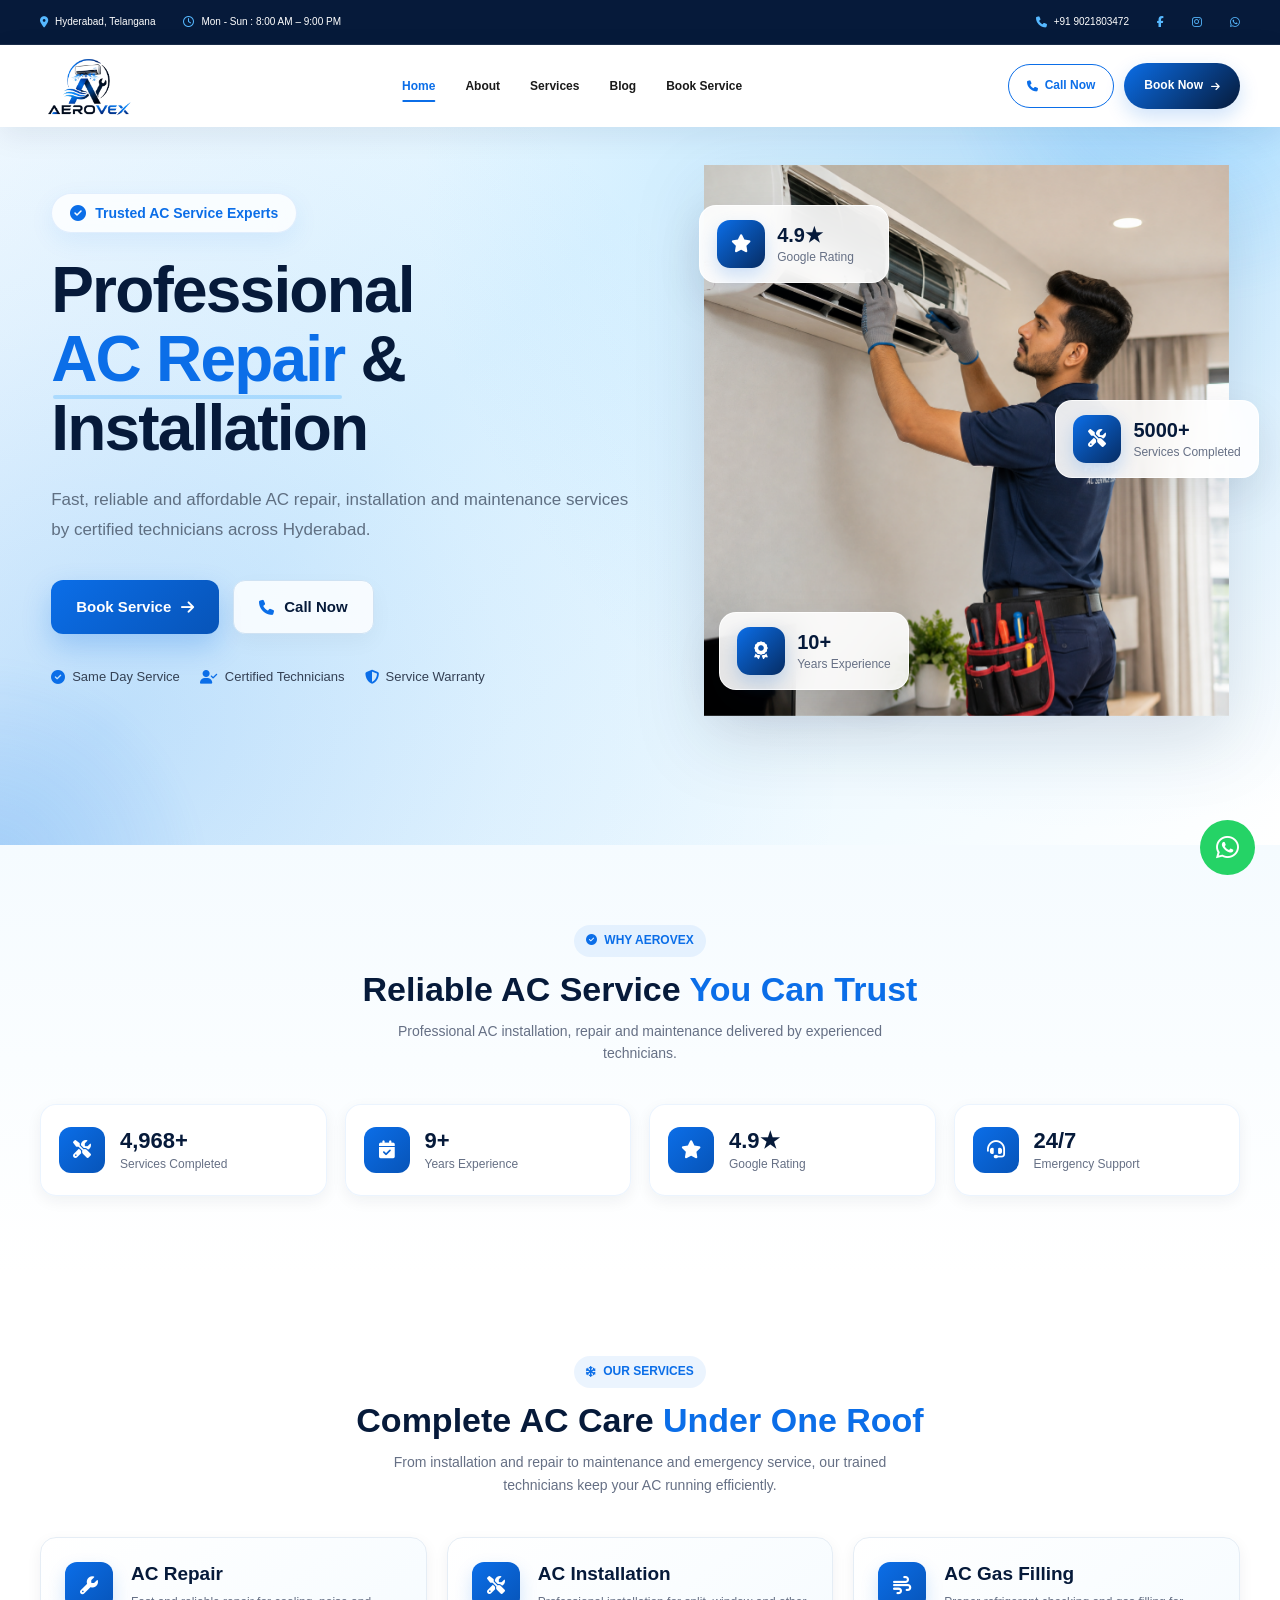
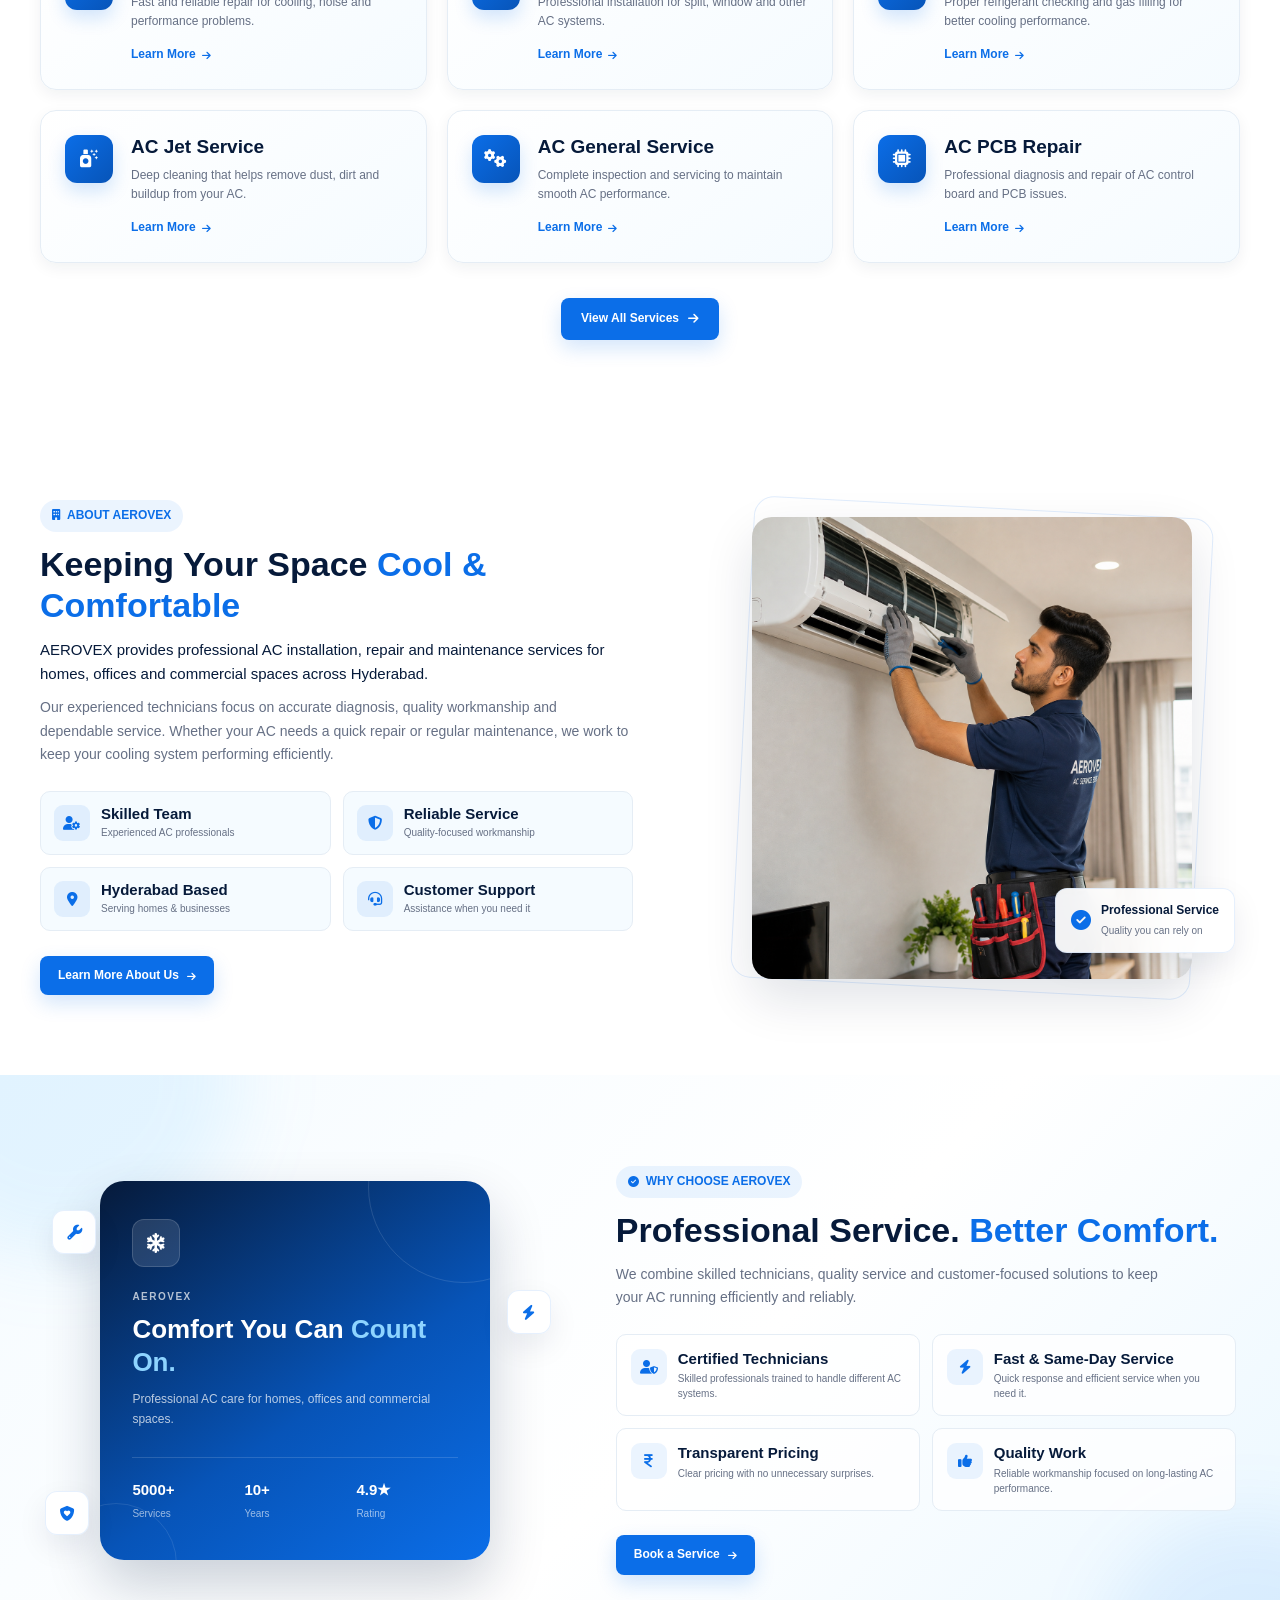
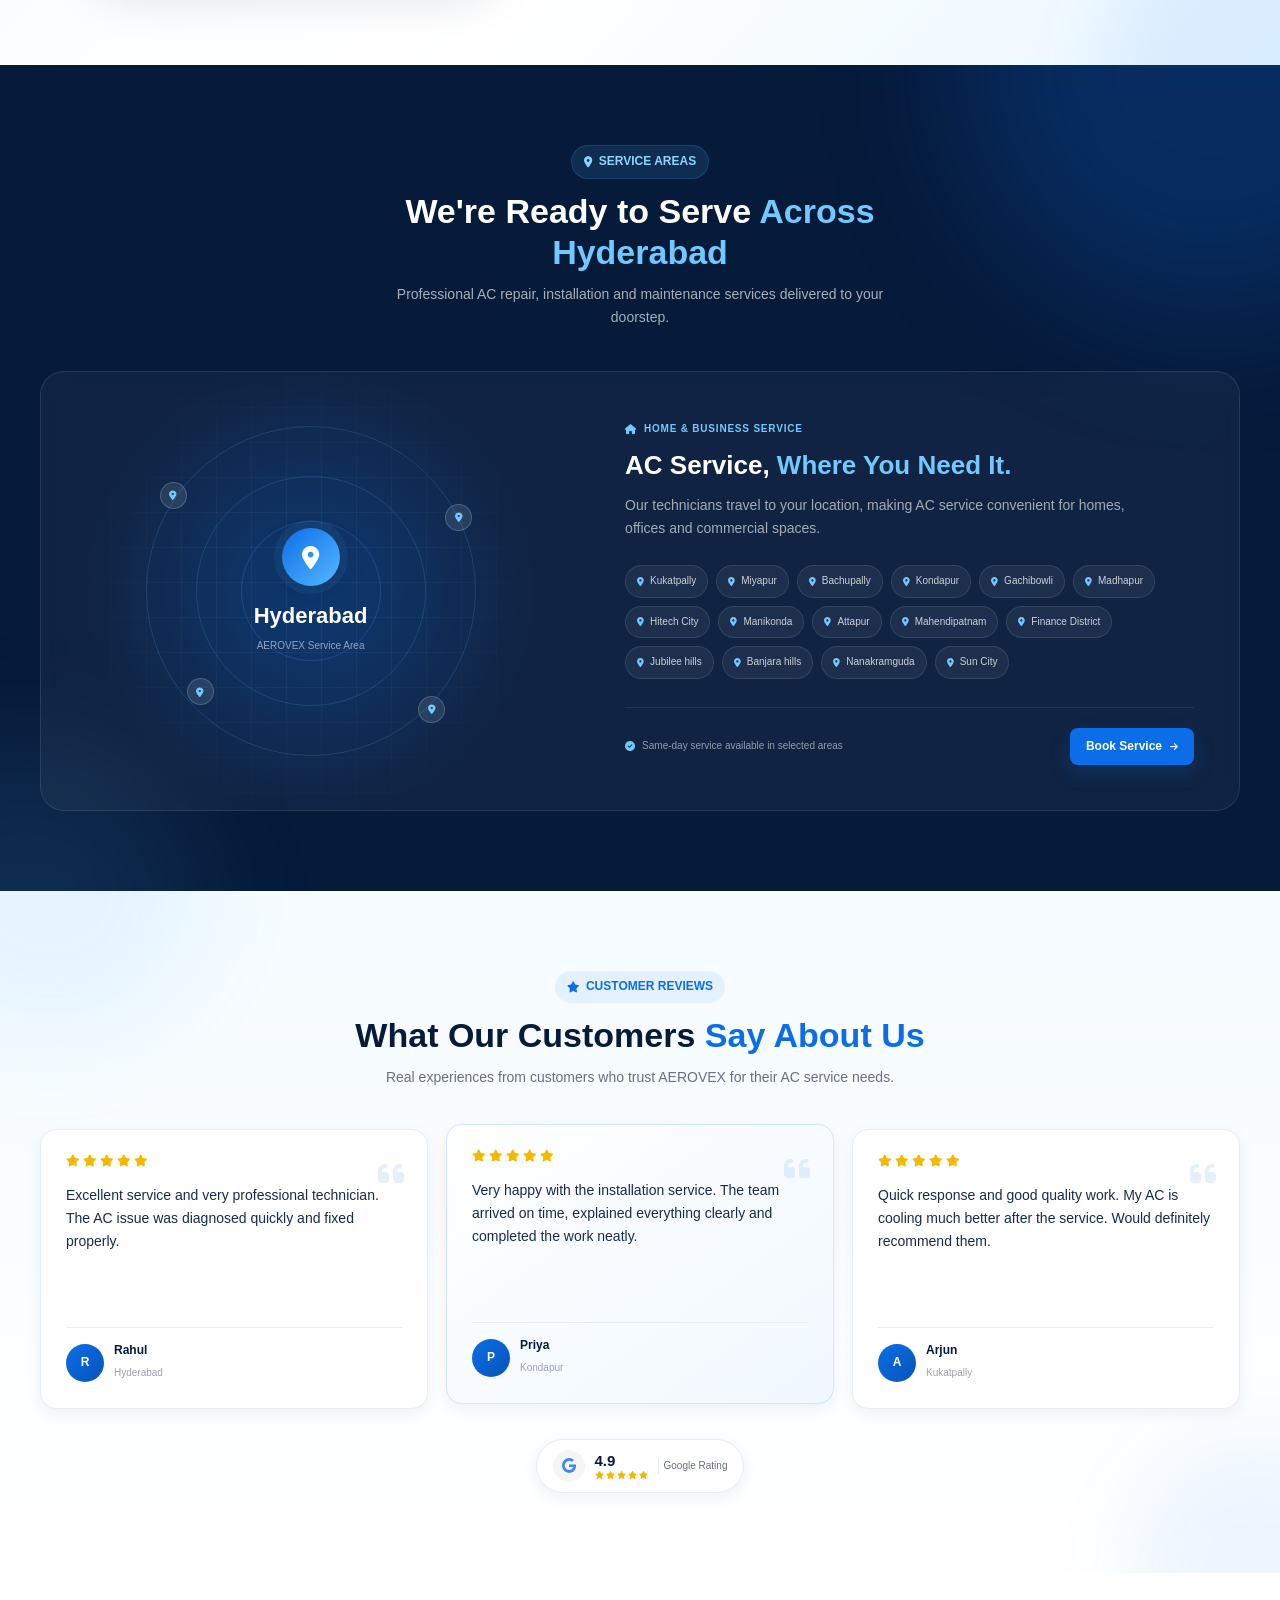
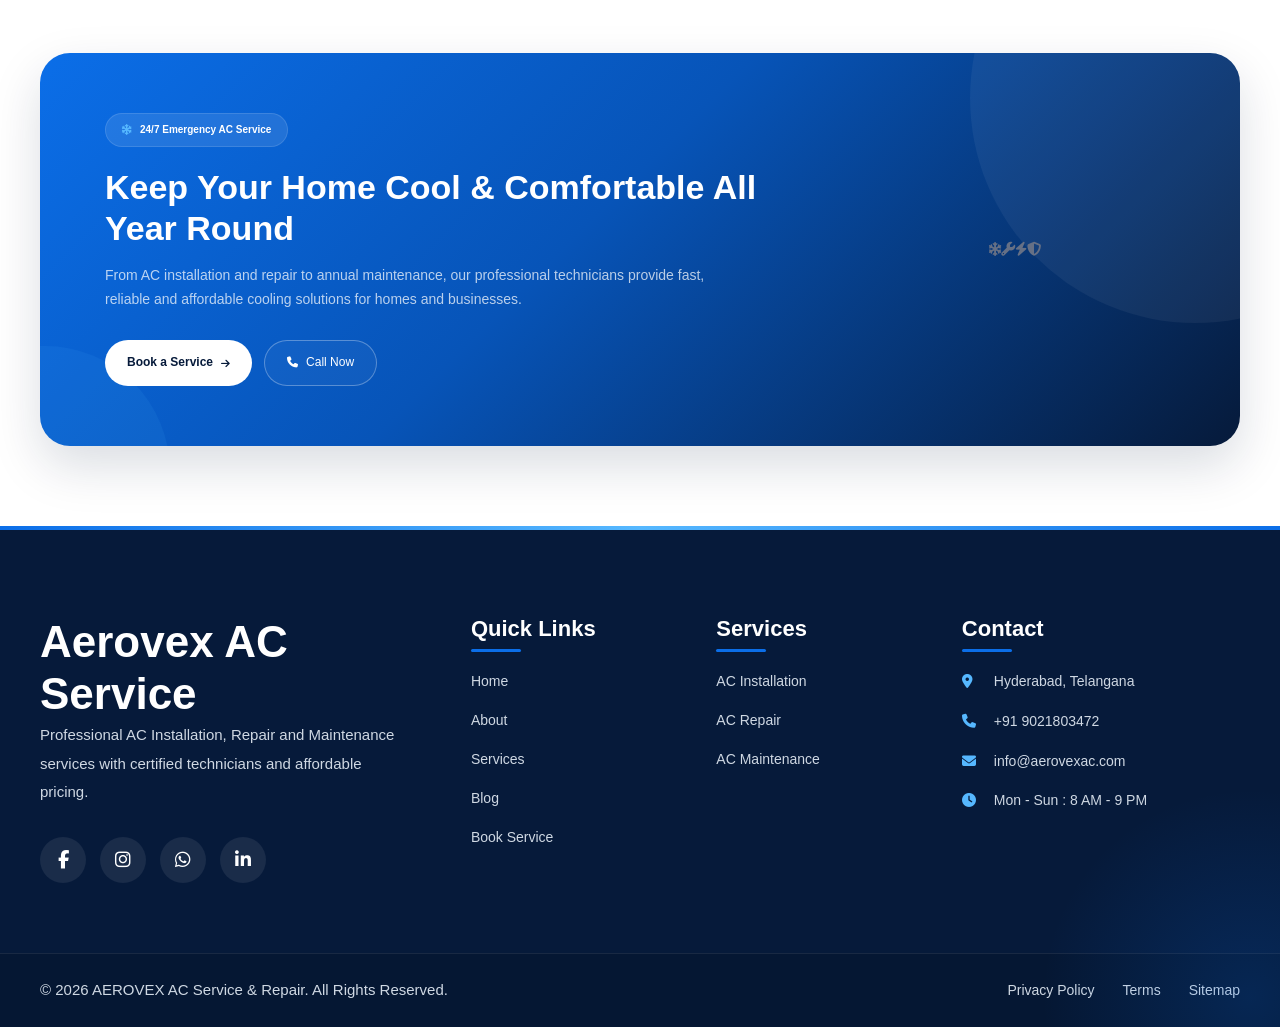
==== commit 939586af: "Update index.html" ====
--- a/index.html
+++ b/index.html
@@ -1547,7 +1547,7 @@
 
     <!-- Floating WhatsApp -->
 
-    <a href="https://wa.me/919021803472 target="_blank" rel="noopener" style="
+    <a href="https://wa.me/919021803472" target="_blank" rel="noopener" style="
         position: fixed;
         right: 25px;
         bottom: 25px;
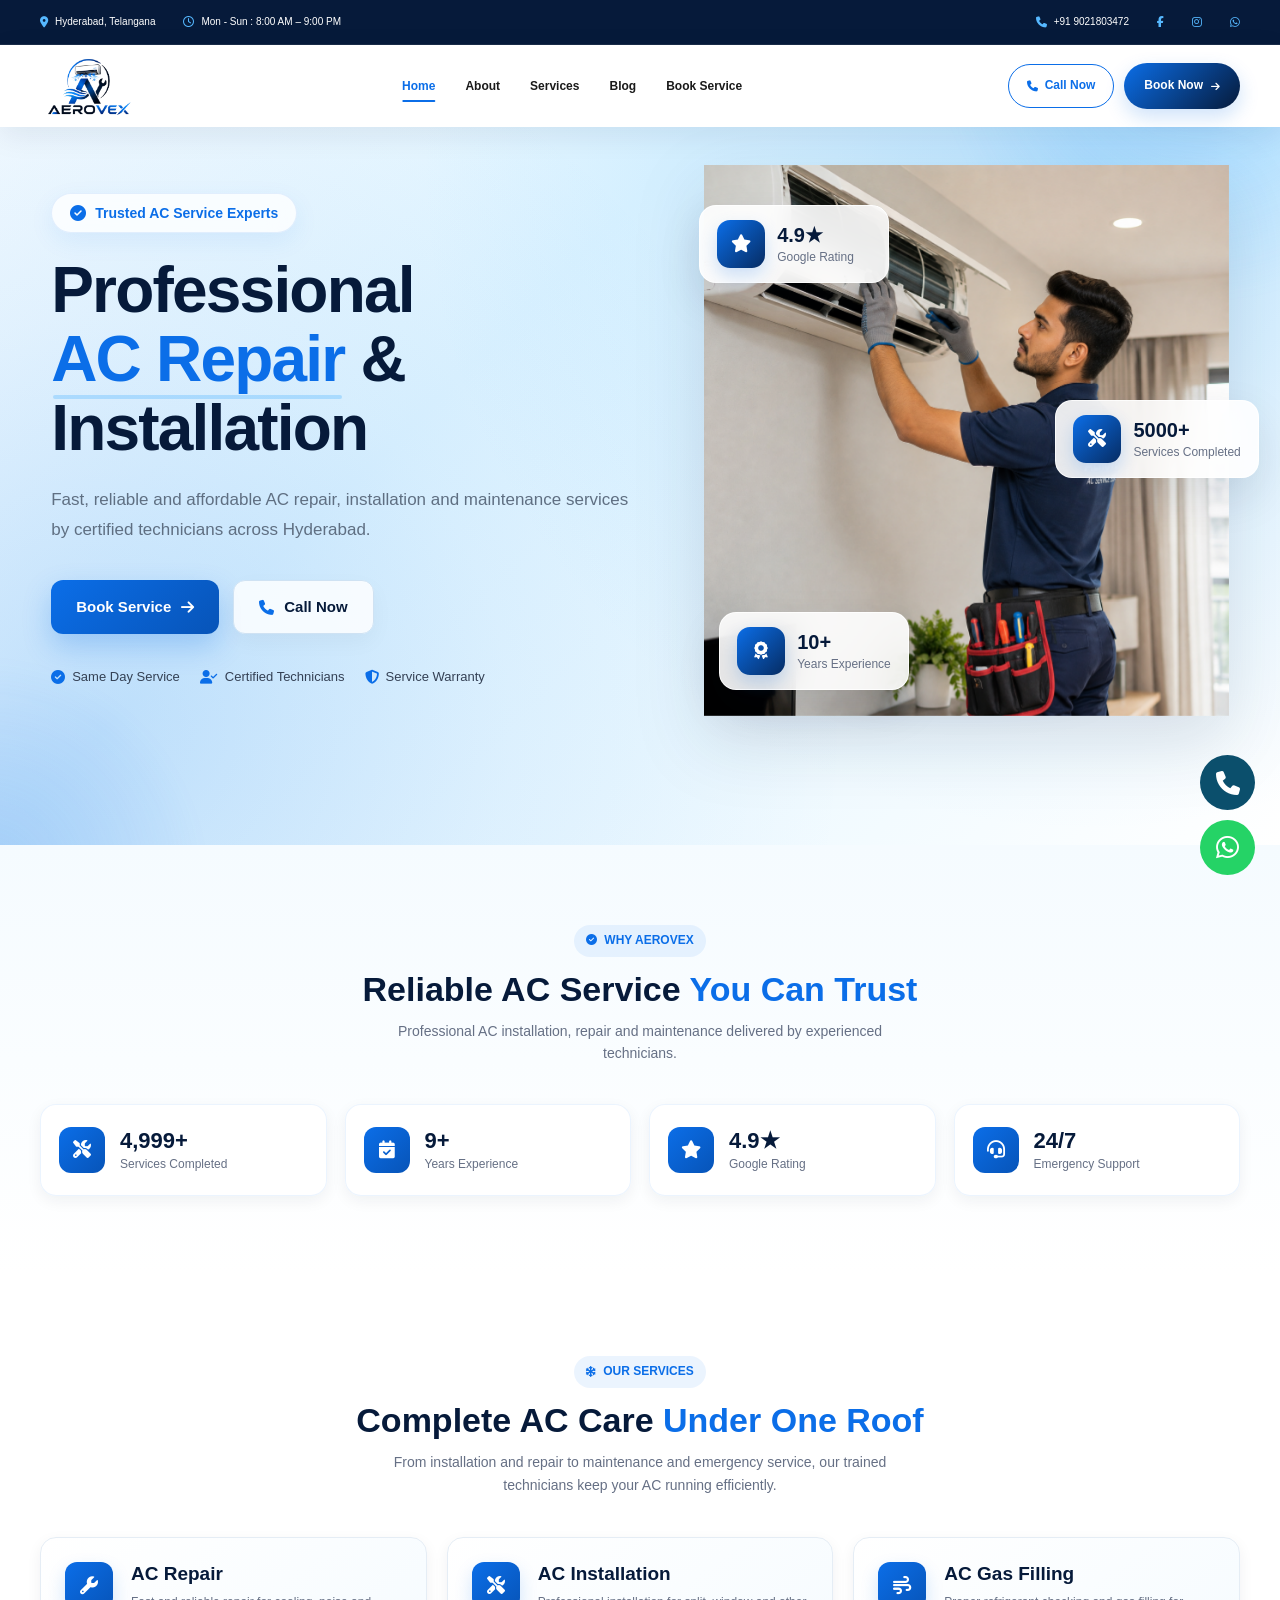
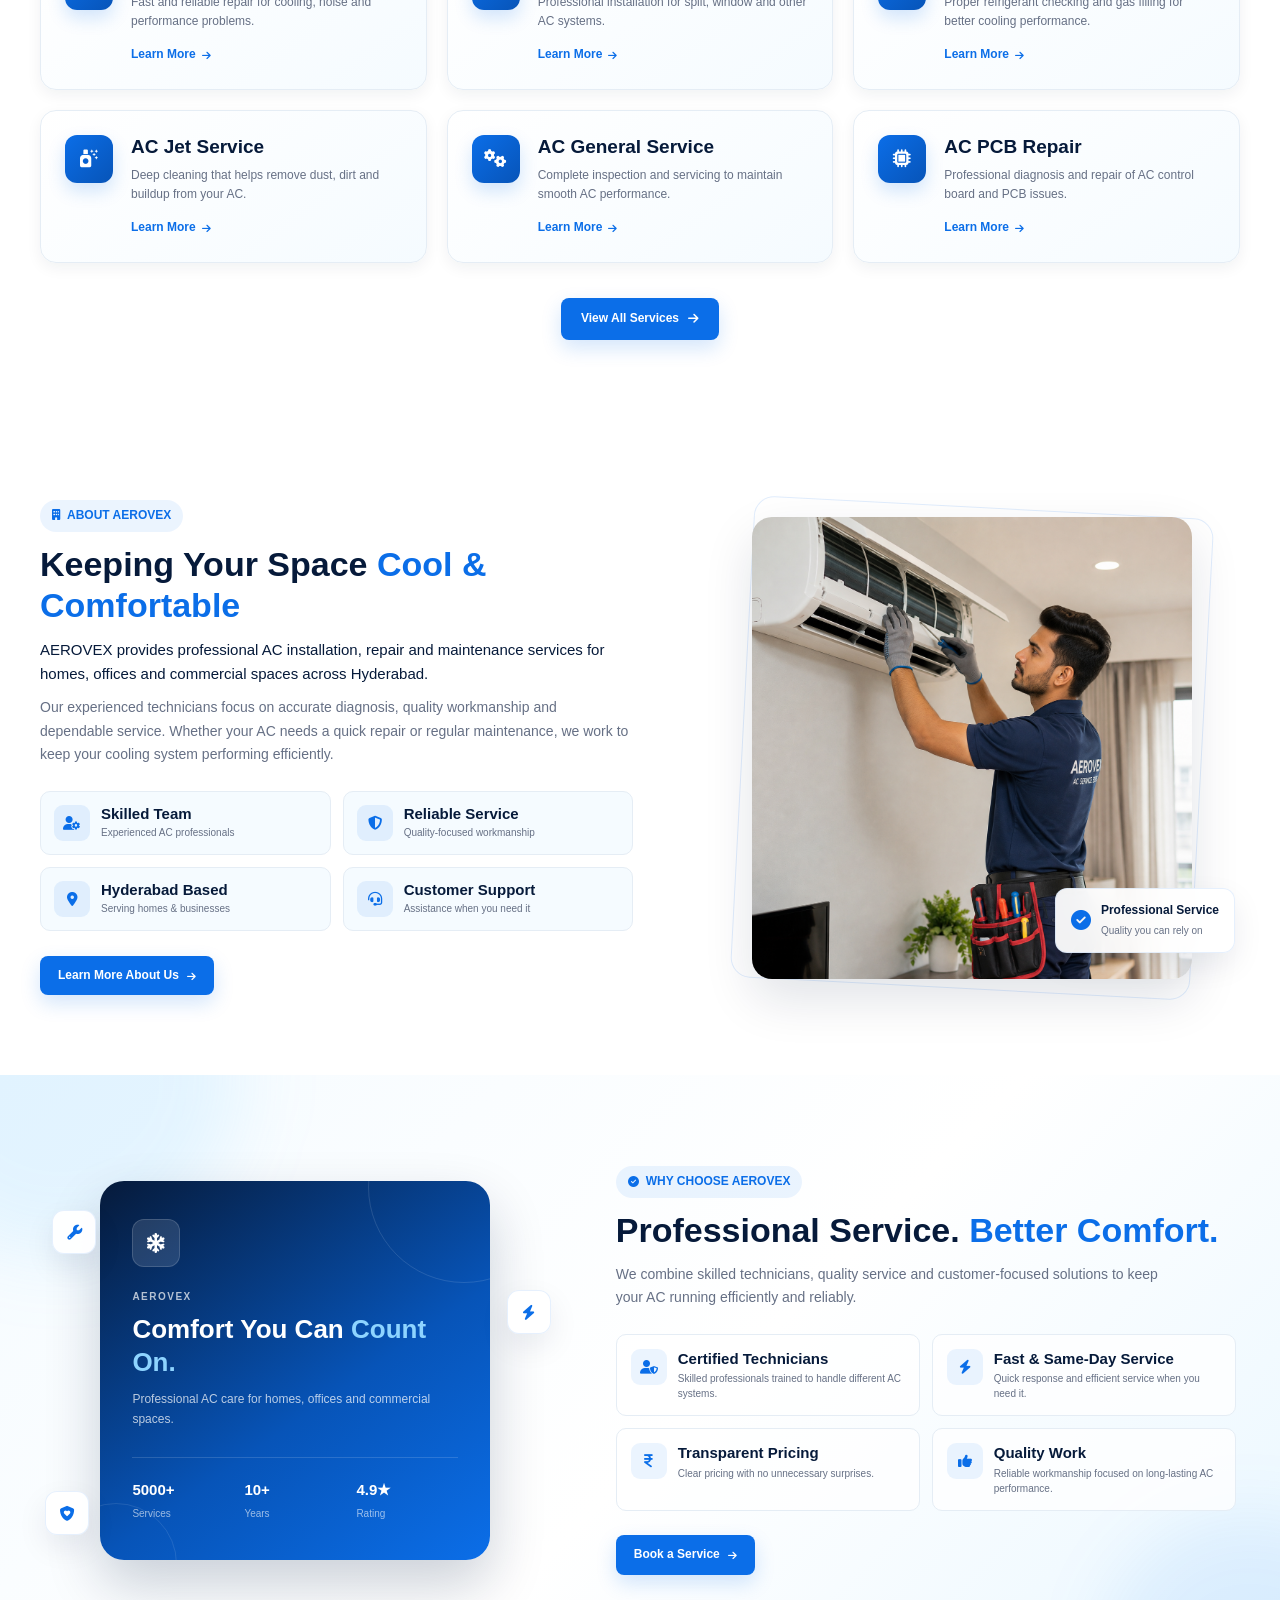
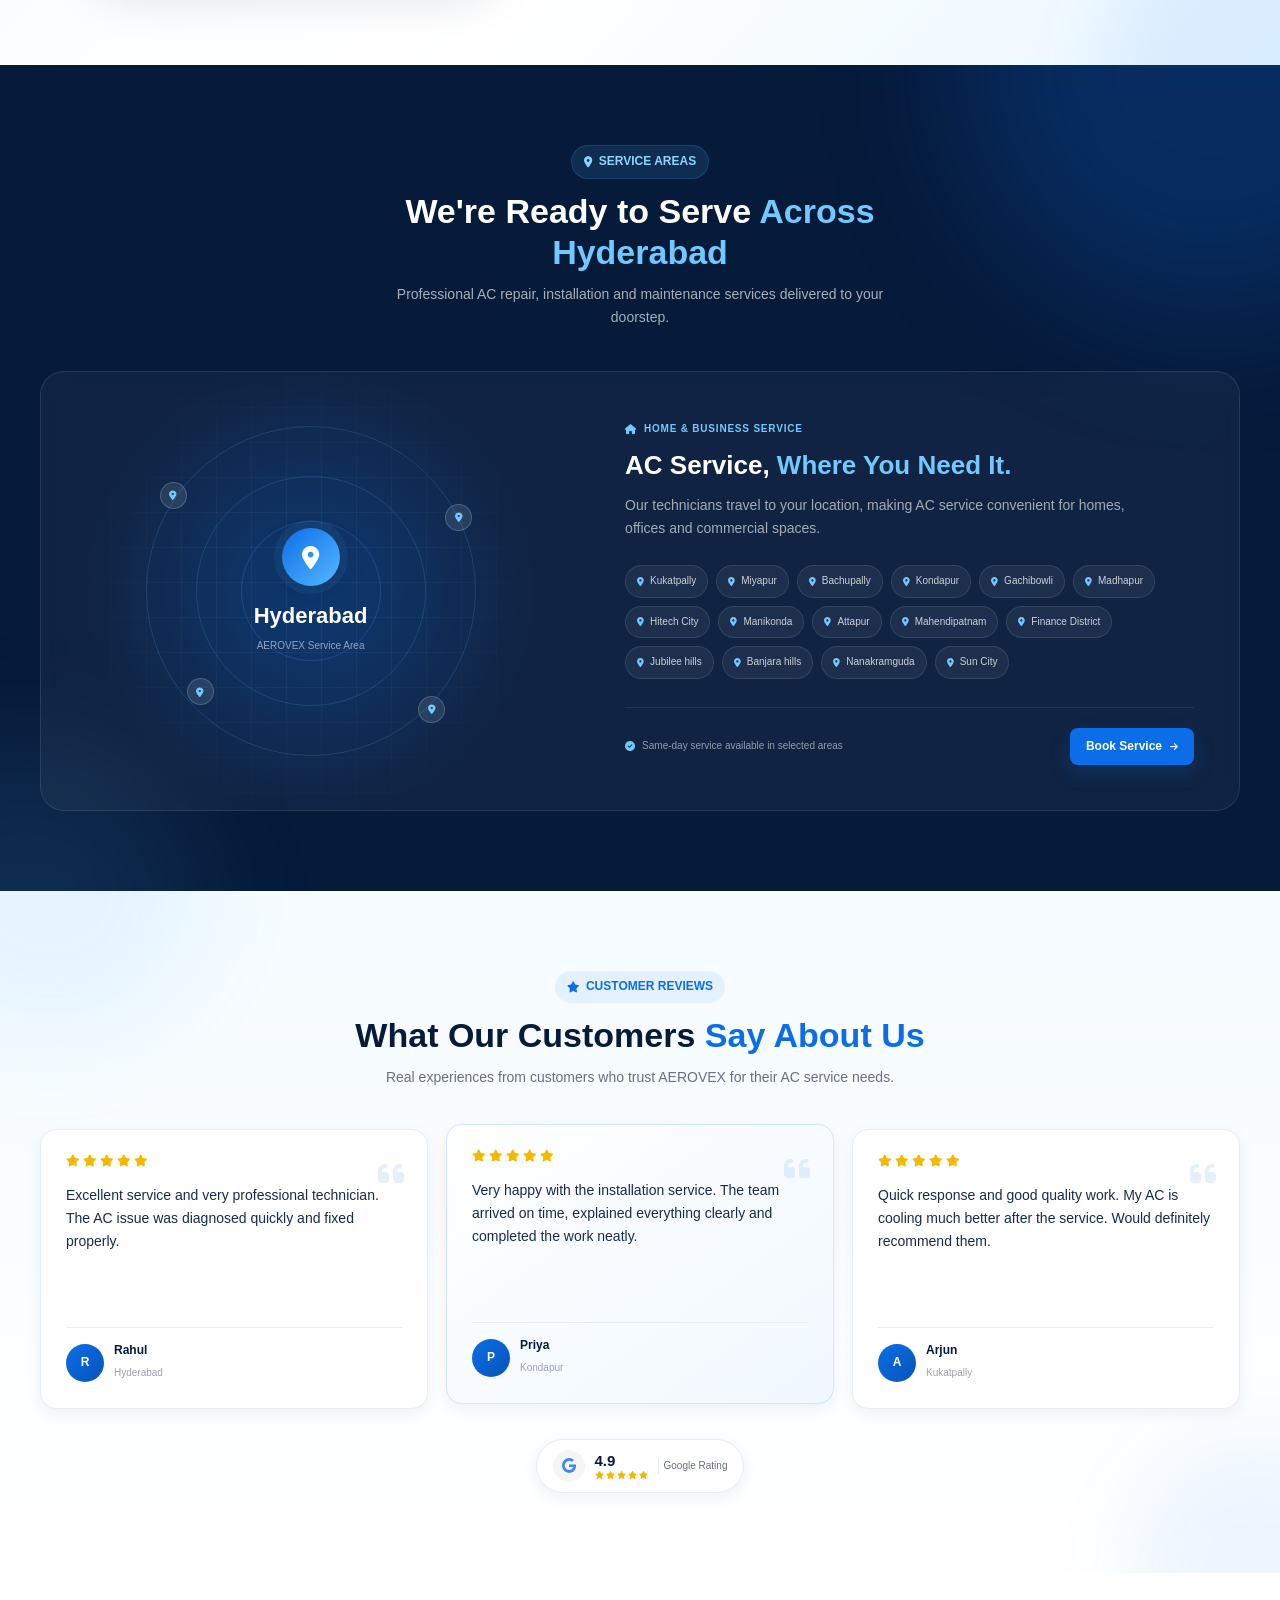
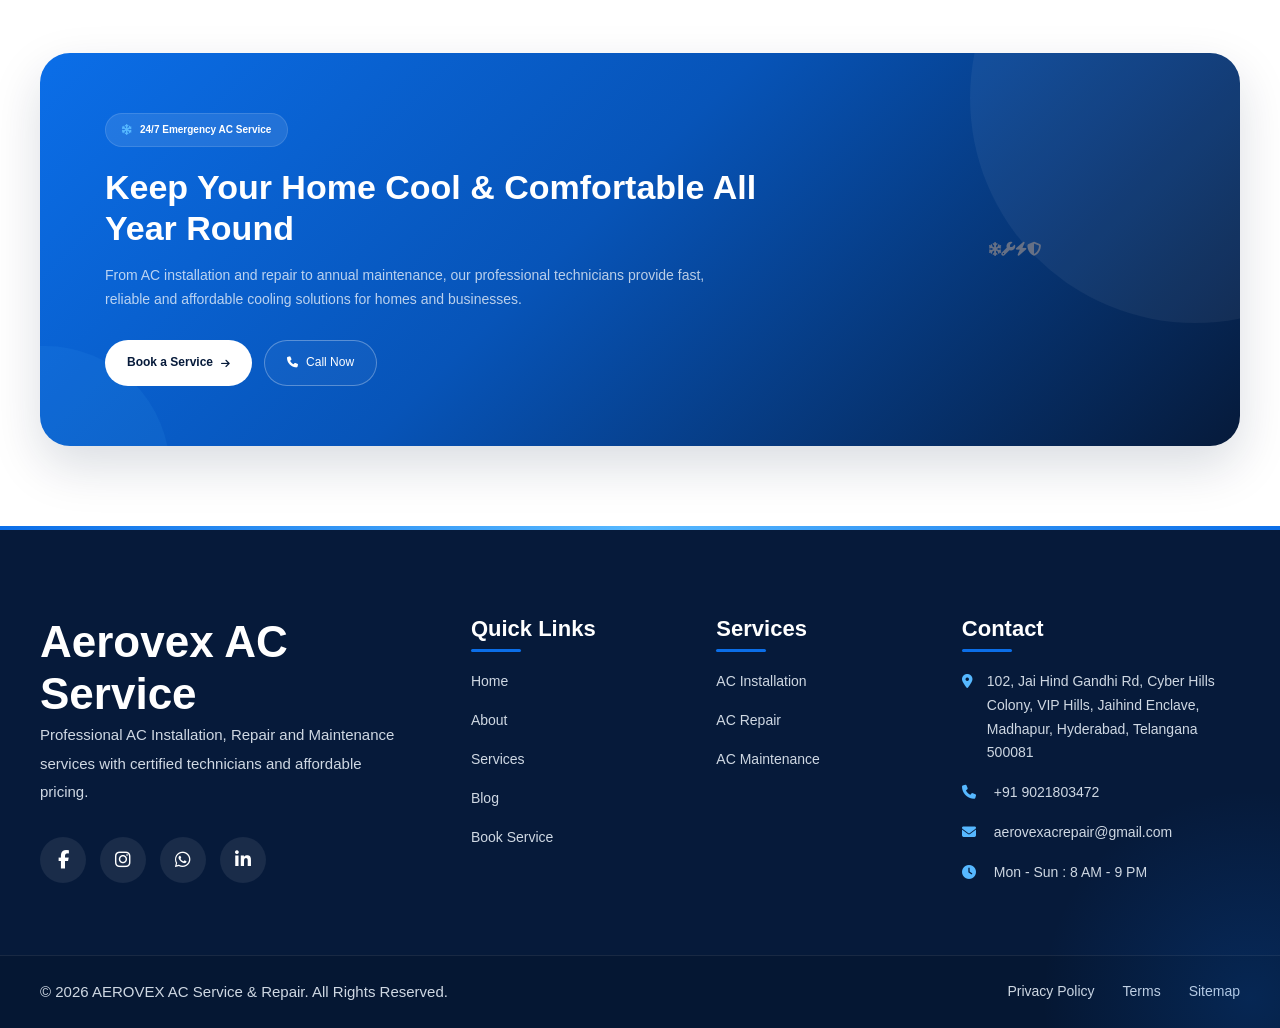
==== commit bb470209: "Update index.html" ====
--- a/index.html
+++ b/index.html
@@ -1545,6 +1545,29 @@
 
     </main>
 
+<!-- Call Button -->
+<a href="tel:+919021803472" style="
+    position: fixed;
+    right: 25px;
+    bottom: 90px;
+    width: 55px;
+    height: 55px;
+    background: #0B4F6C;
+    color: white;
+    border-radius: 50%;
+    display: flex;
+    align-items: center;
+    justify-content: center;
+    font-size: 24px;
+    text-decoration: none;
+    z-index: 999999;
+">
+    <i class="fa-solid fa-phone"></i>
+</a>
+
+
+    
+    
     <!-- Floating WhatsApp -->
 
     <a href="https://wa.me/919021803472" target="_blank" rel="noopener" style="
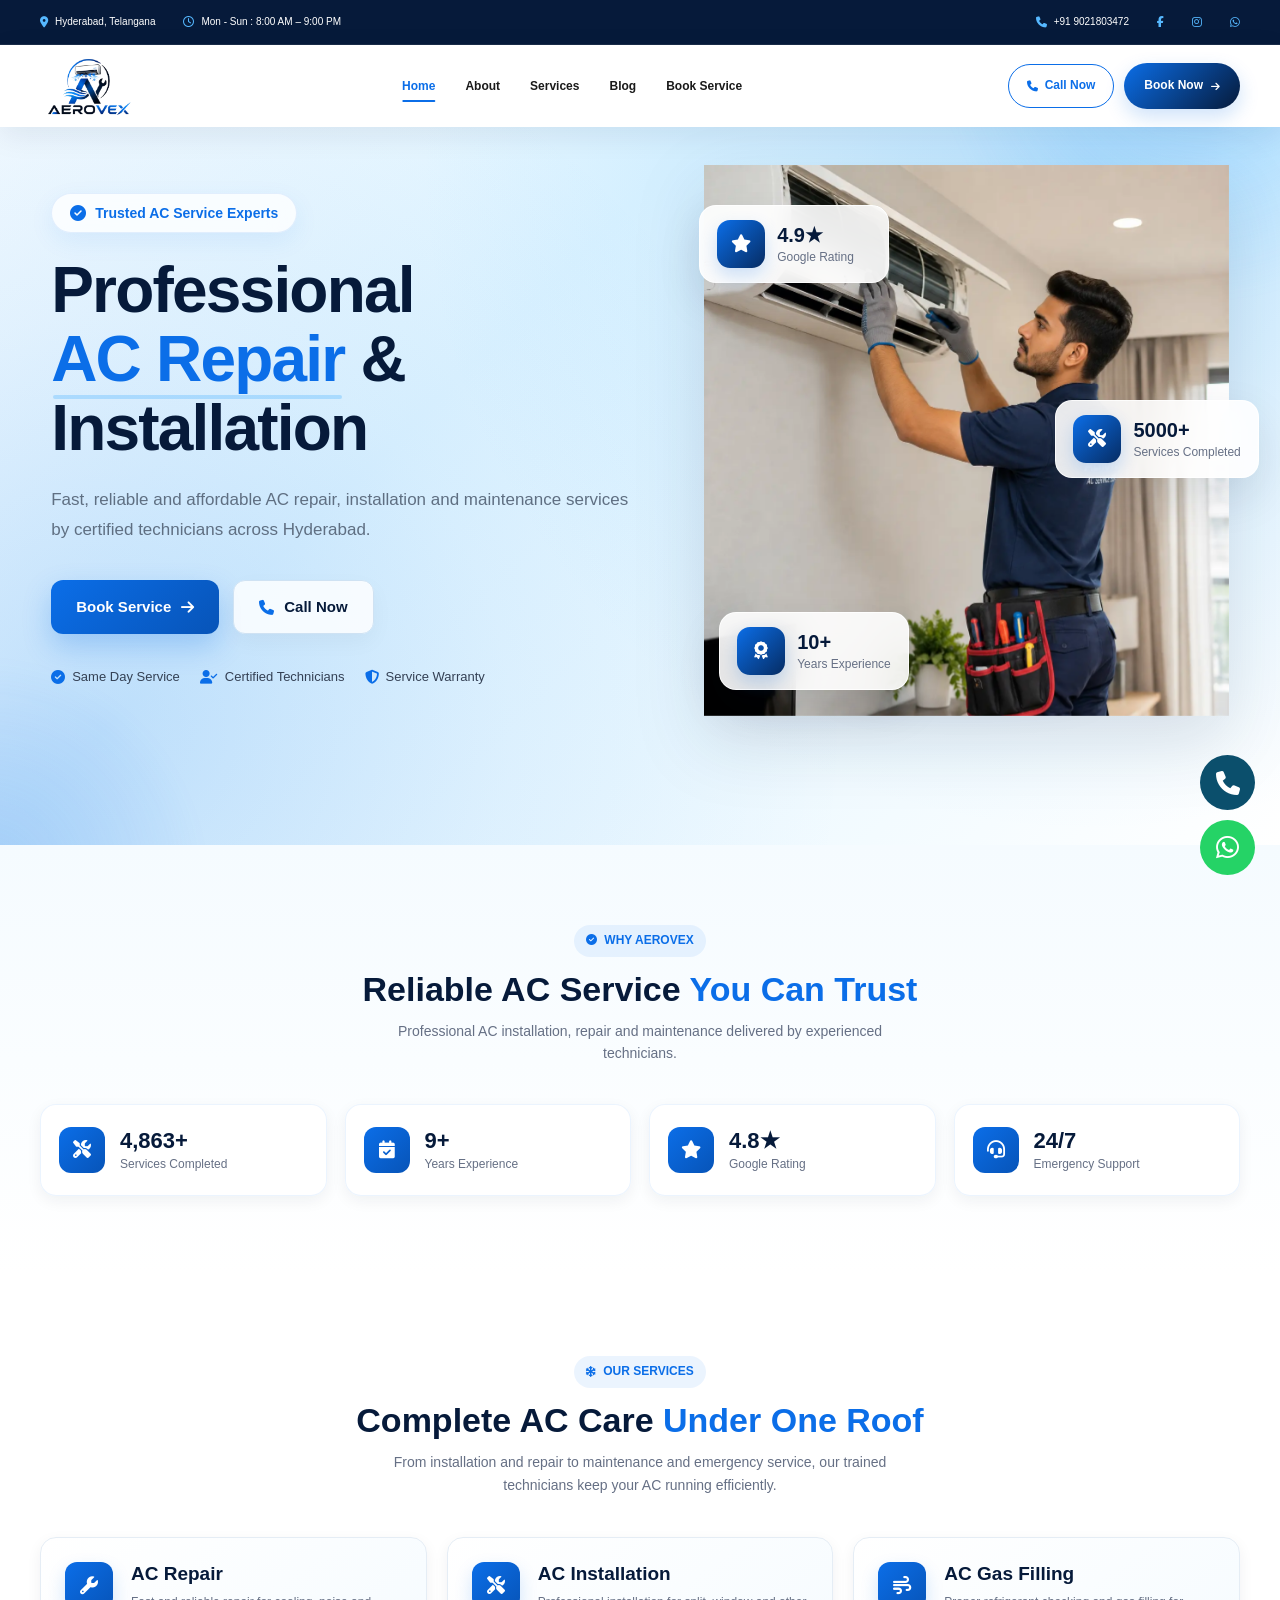
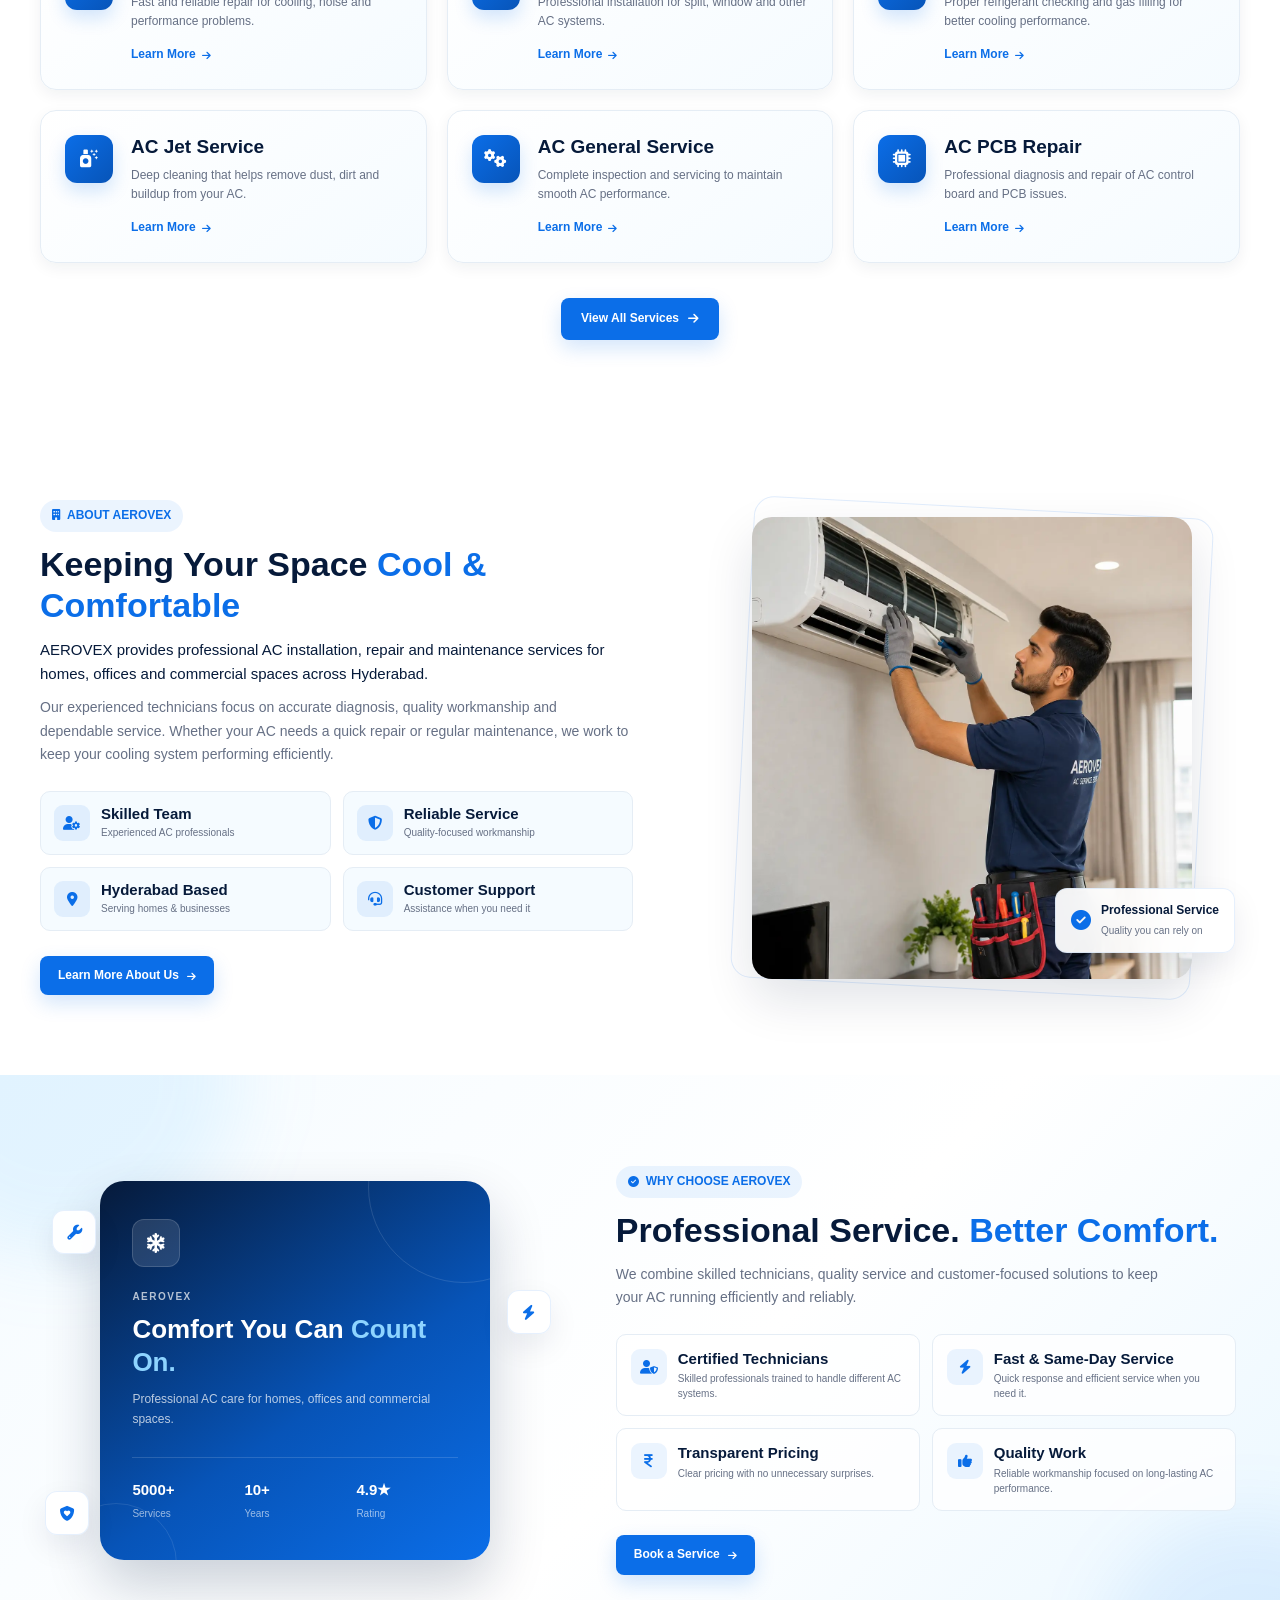
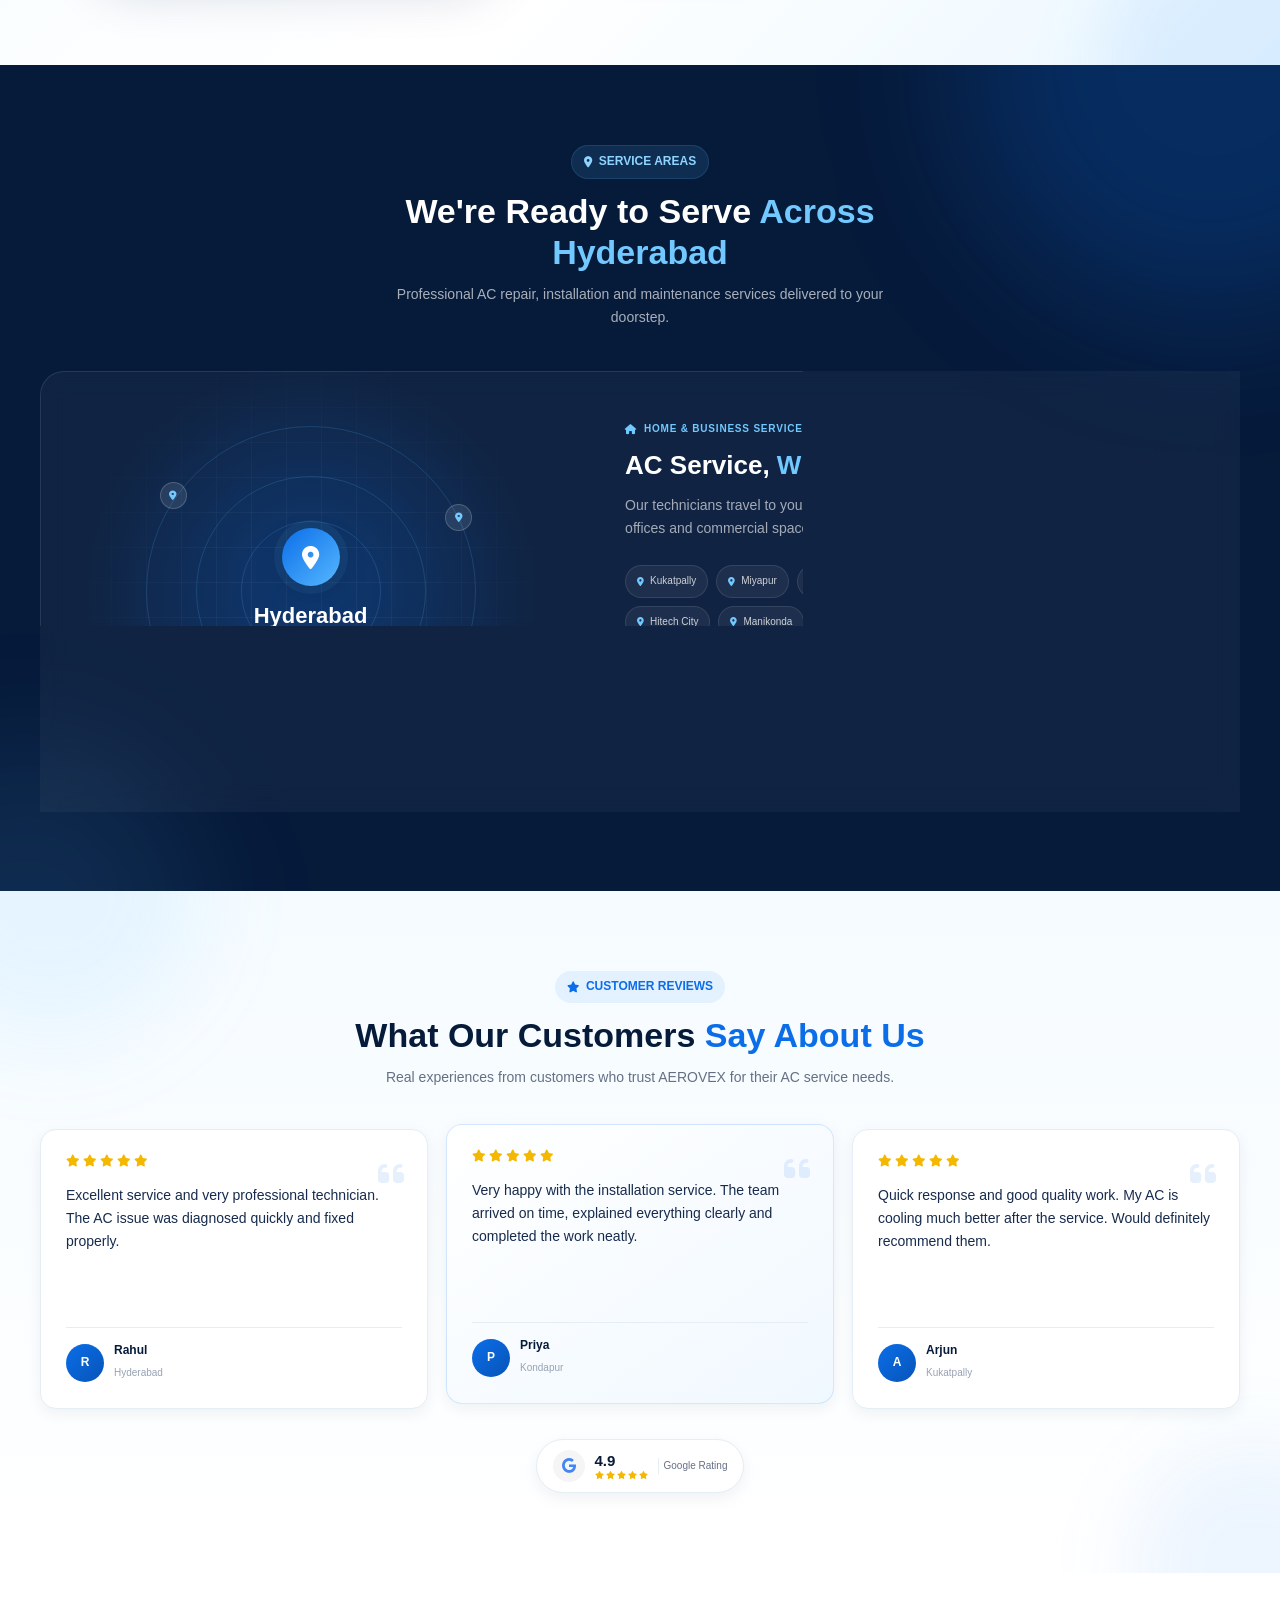
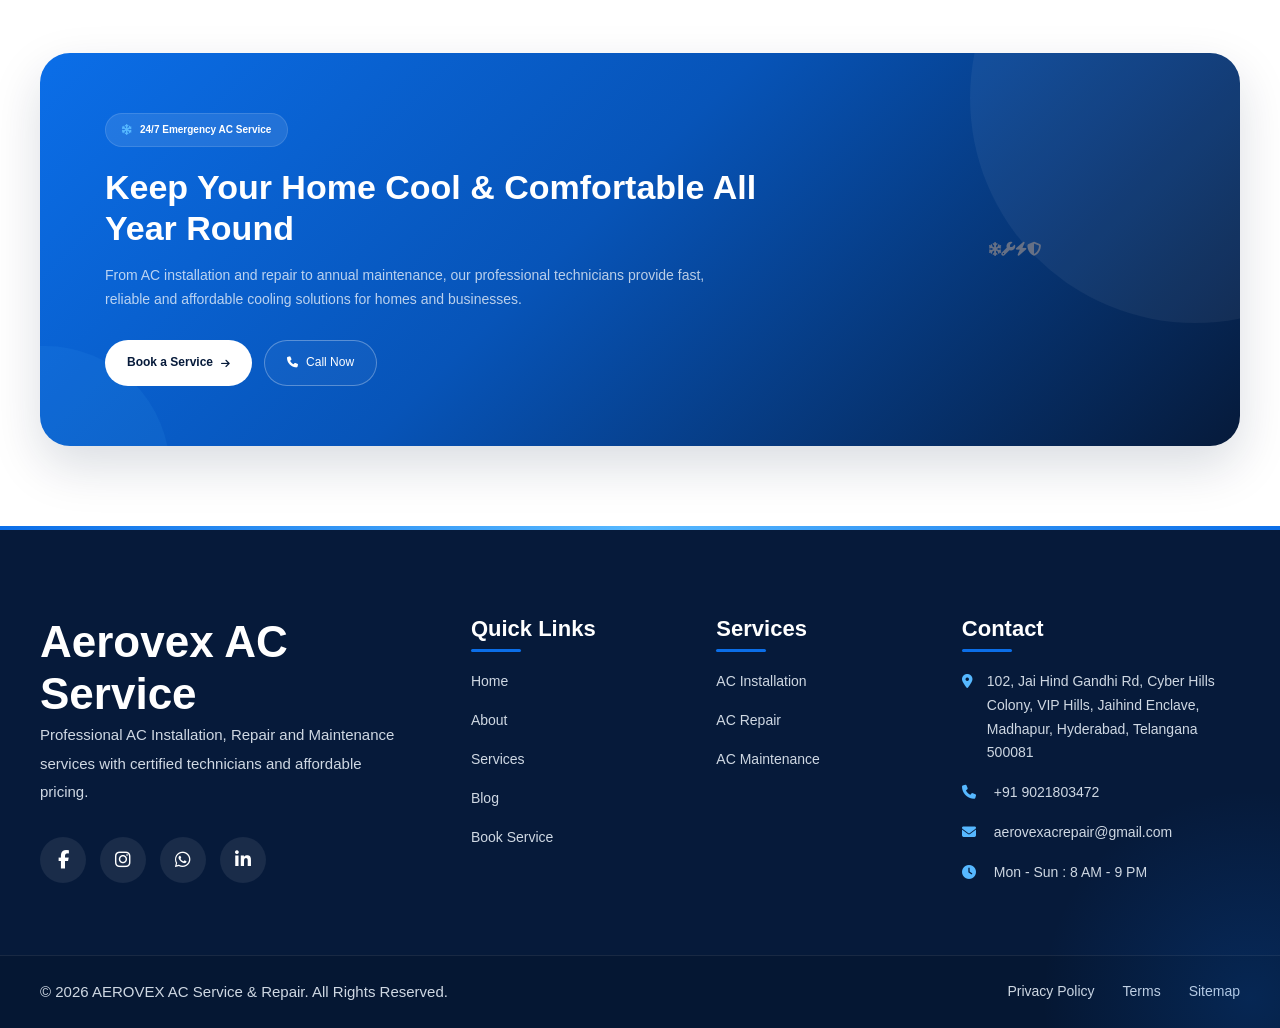
==== commit 75af7b0d: "Update index.html" ====
--- a/index.html
+++ b/index.html
@@ -174,7 +174,7 @@
 
                         <div class="hero-image">
 
-                            <img src="images/abouthome.png" alt="Professional AEROVEX AC Technician">
+                            <img src="images/abouthome.webp" alt="Professional AEROVEX AC Technician">
 
                         </div>
 
@@ -793,7 +793,7 @@
 
                         <div class="about-image">
 
-                            <img src="images/abouthome.png" alt="AEROVEX professional AC service">
+                            <img src="images/abouthome.webp" alt="AEROVEX professional AC service">
 
                         </div>
 
